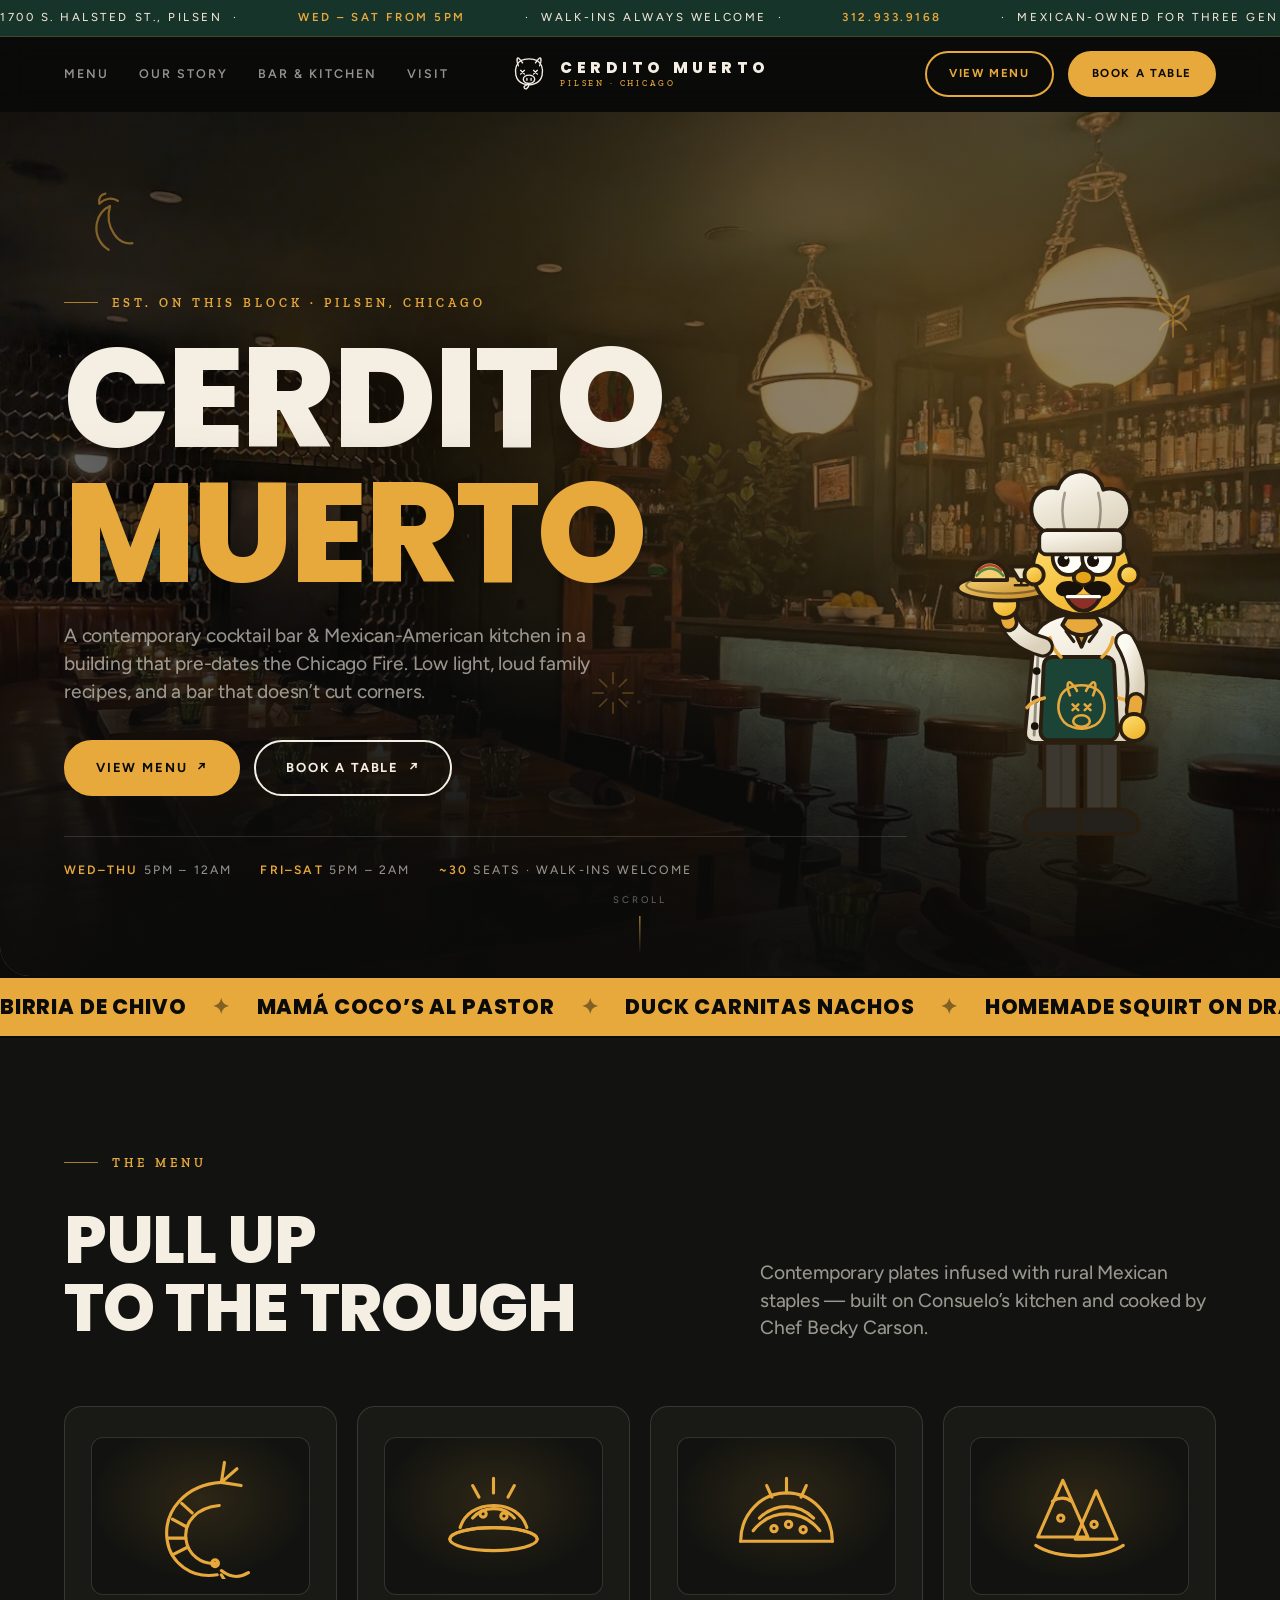
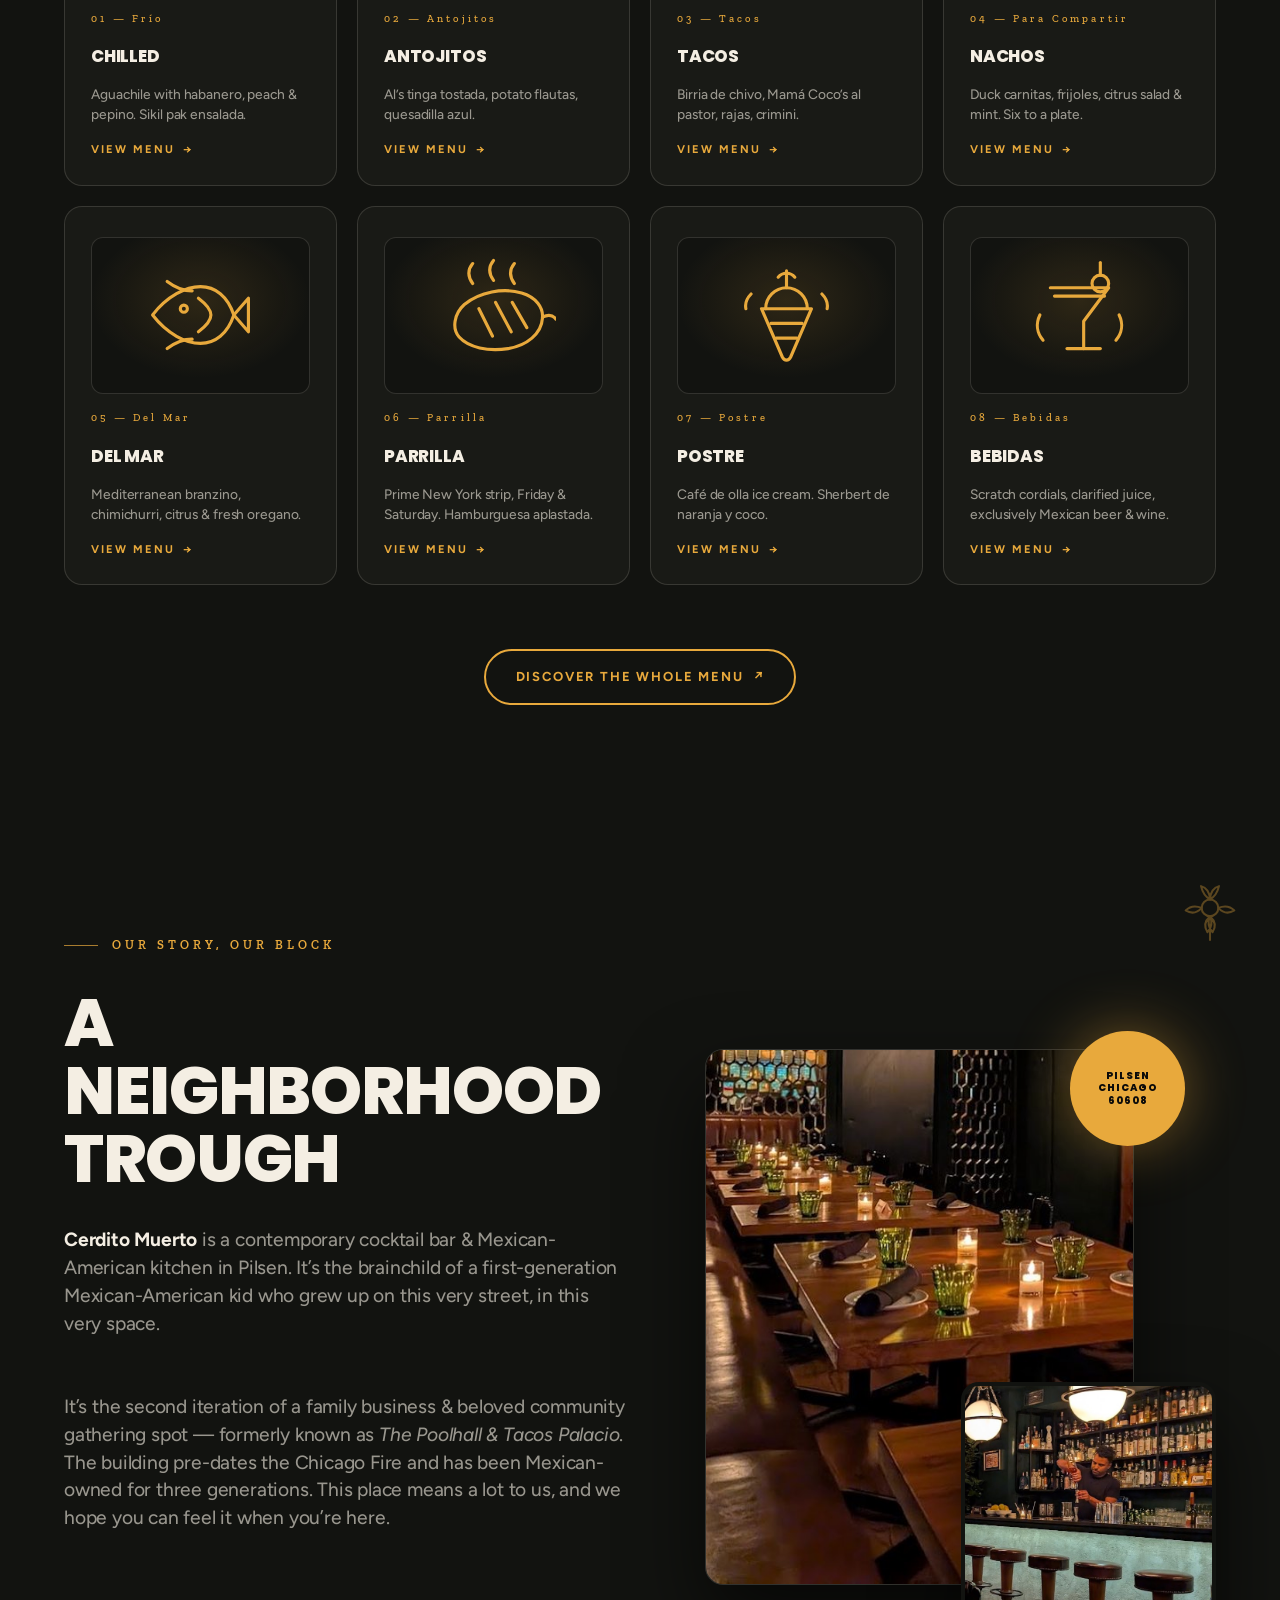
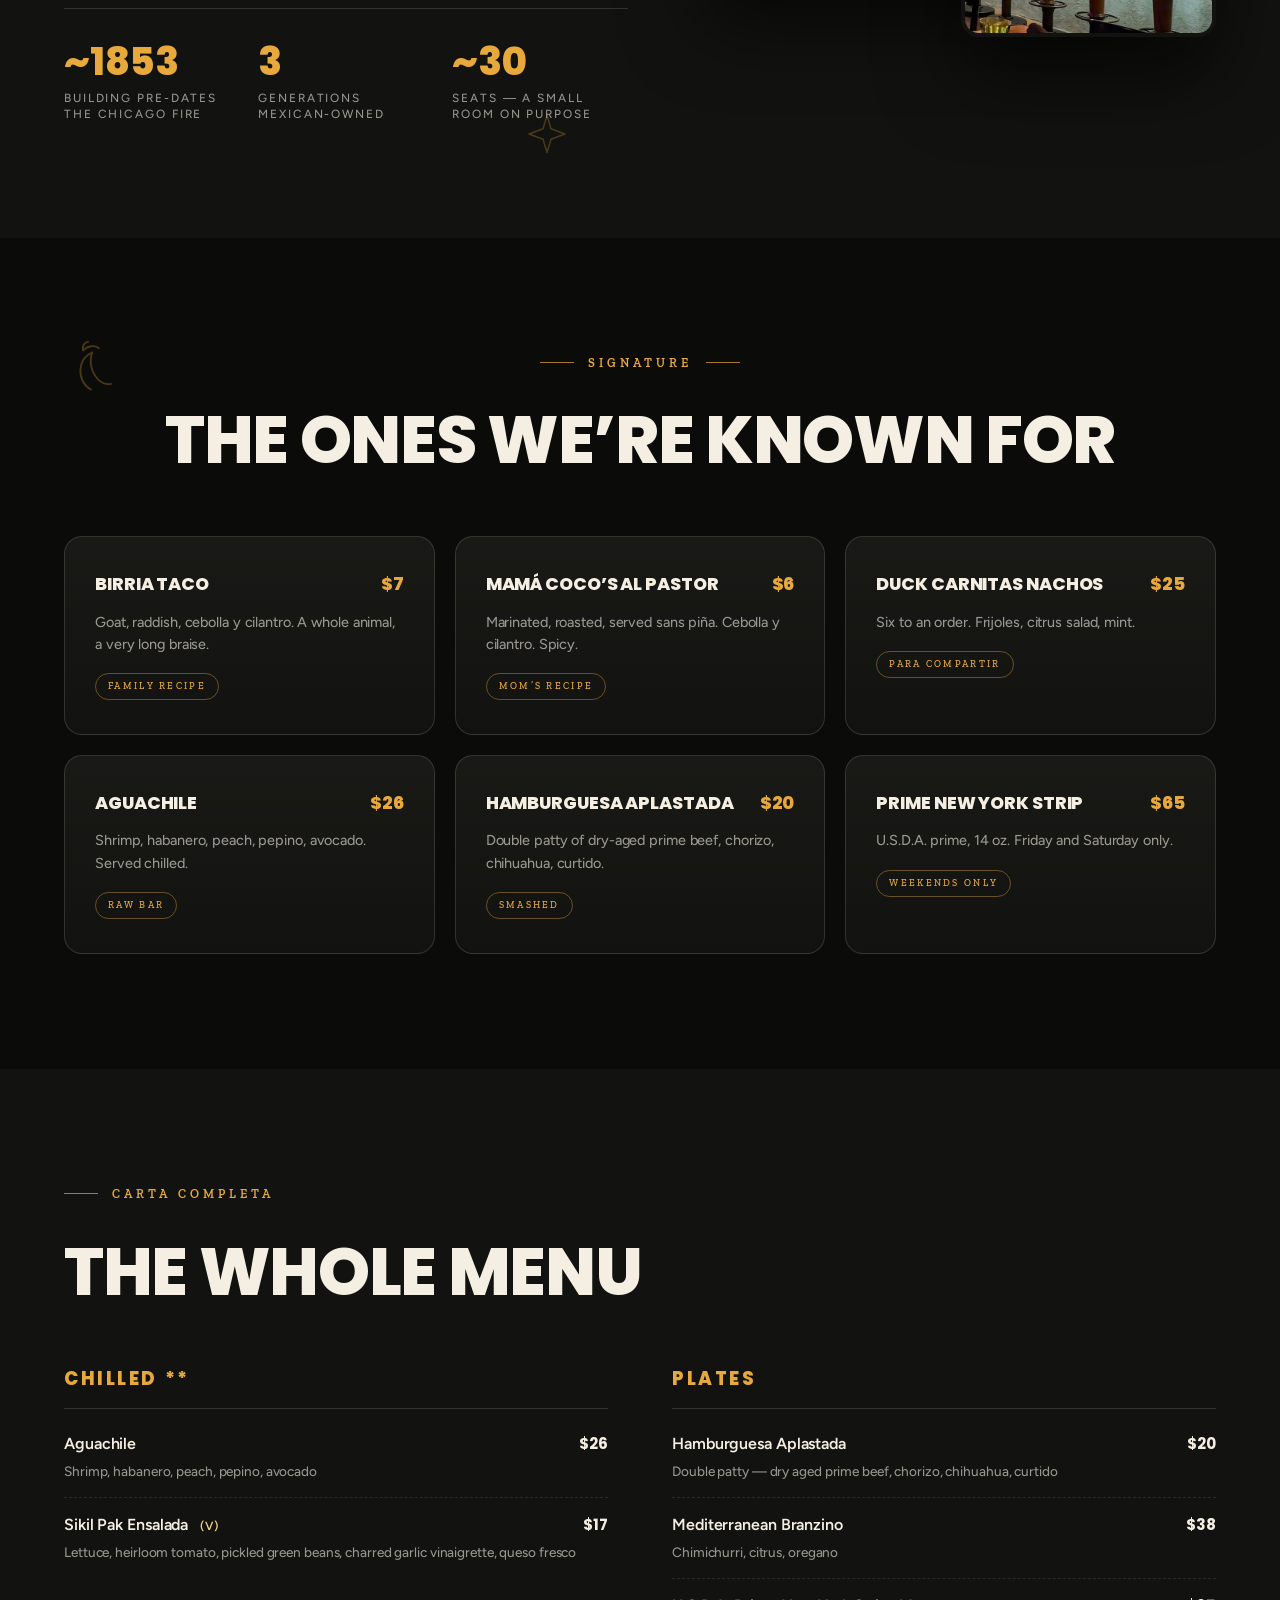
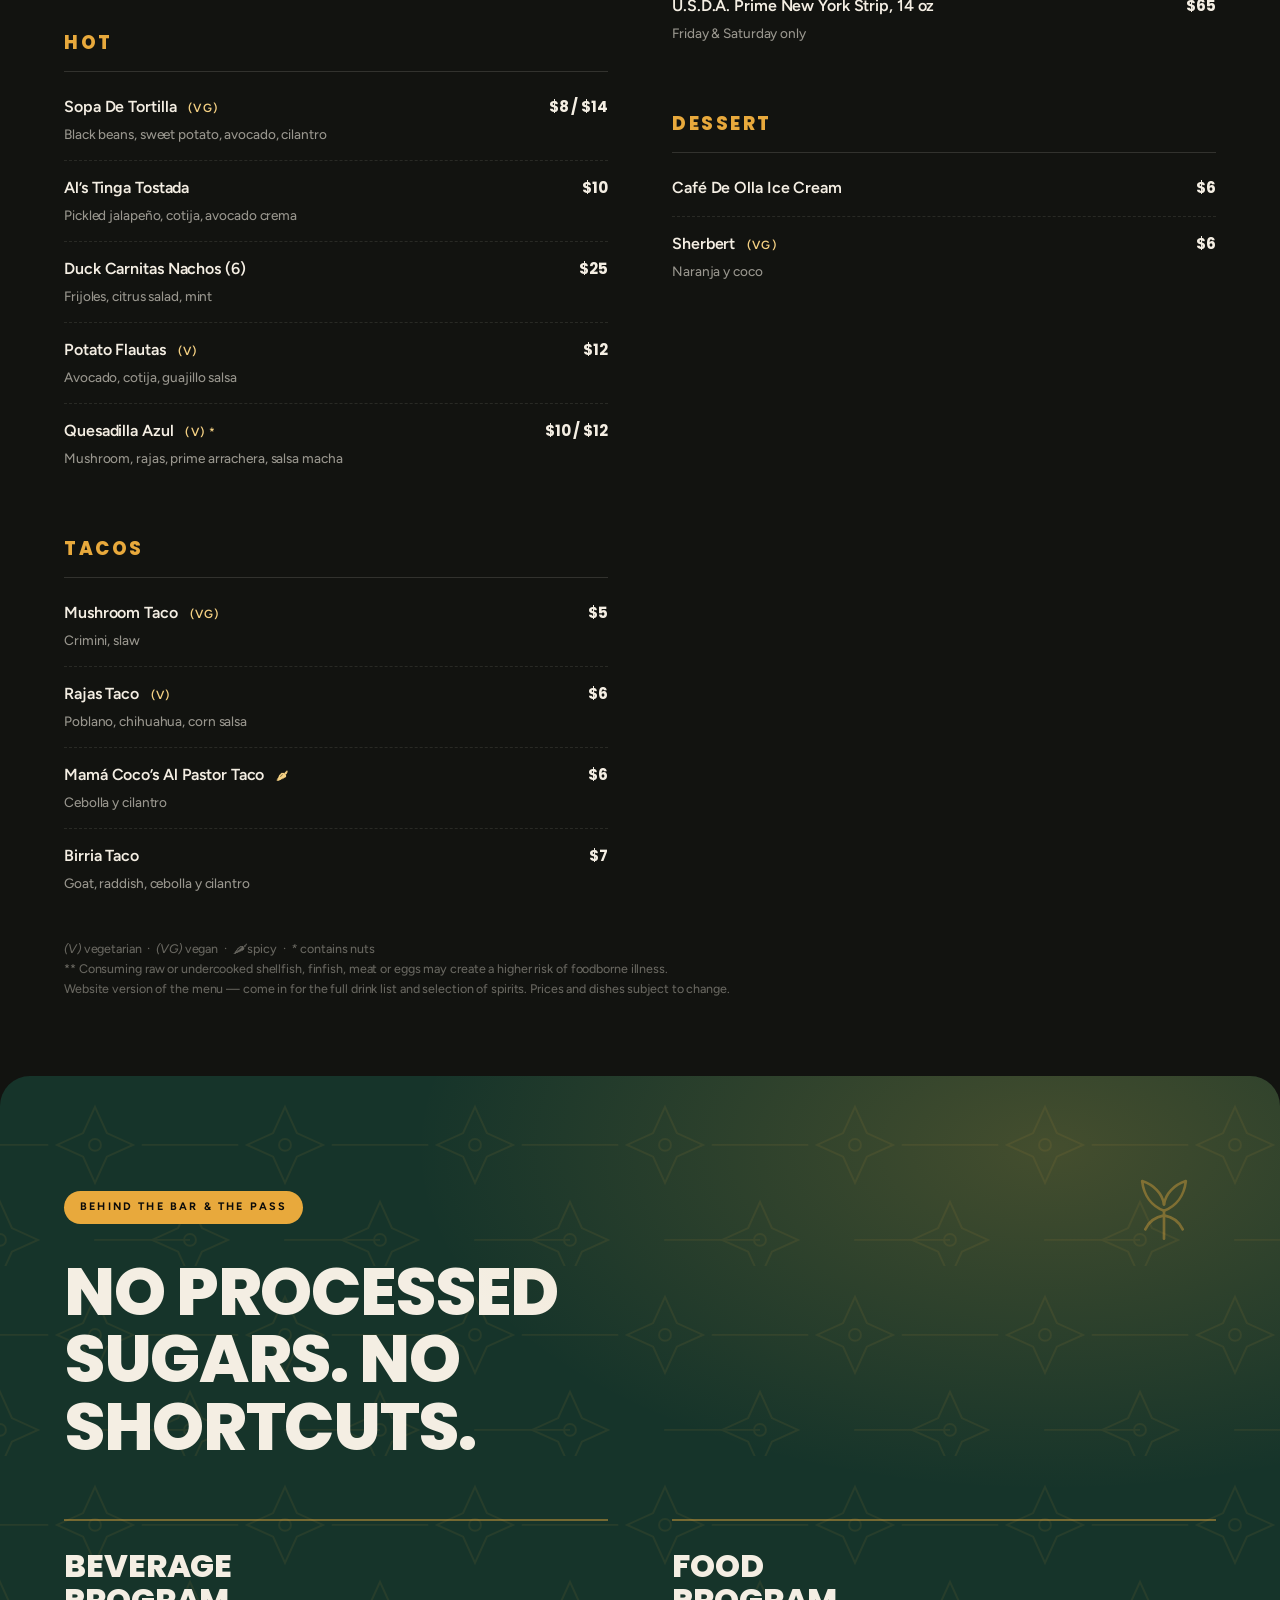
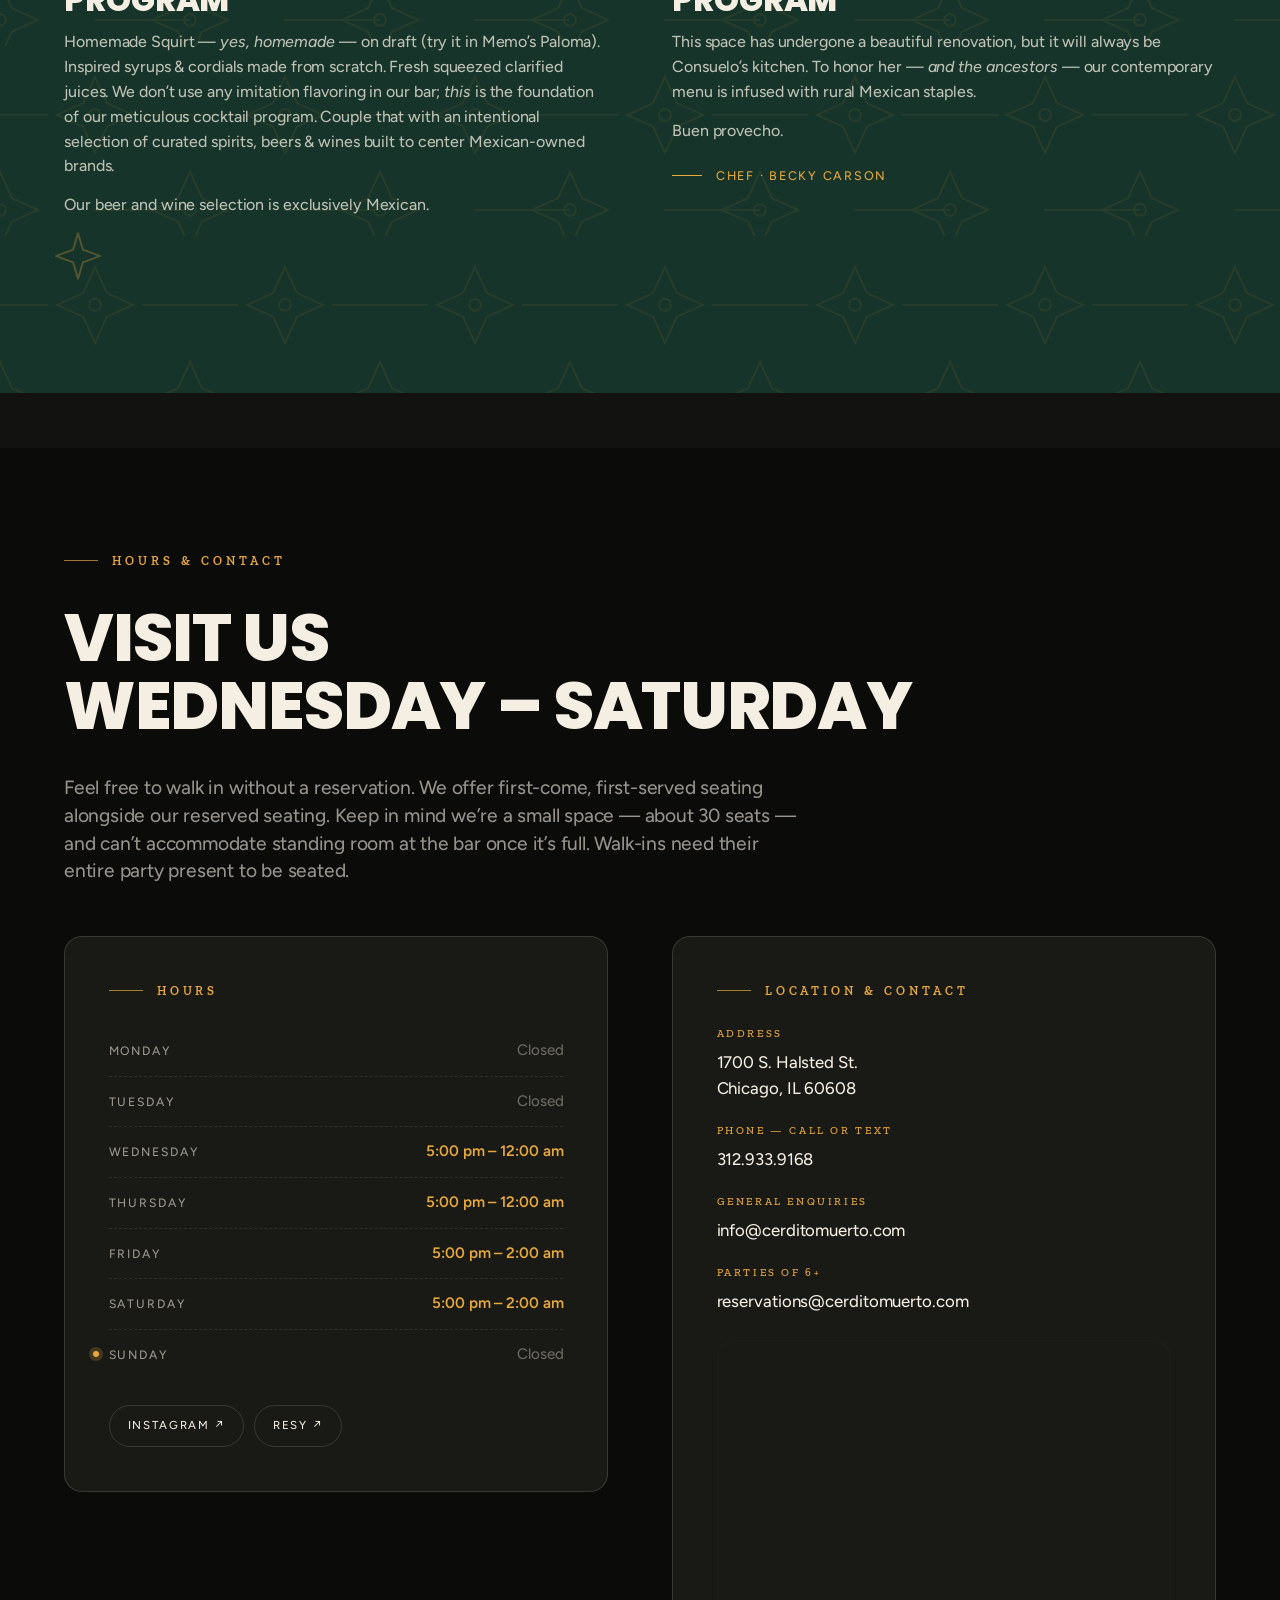
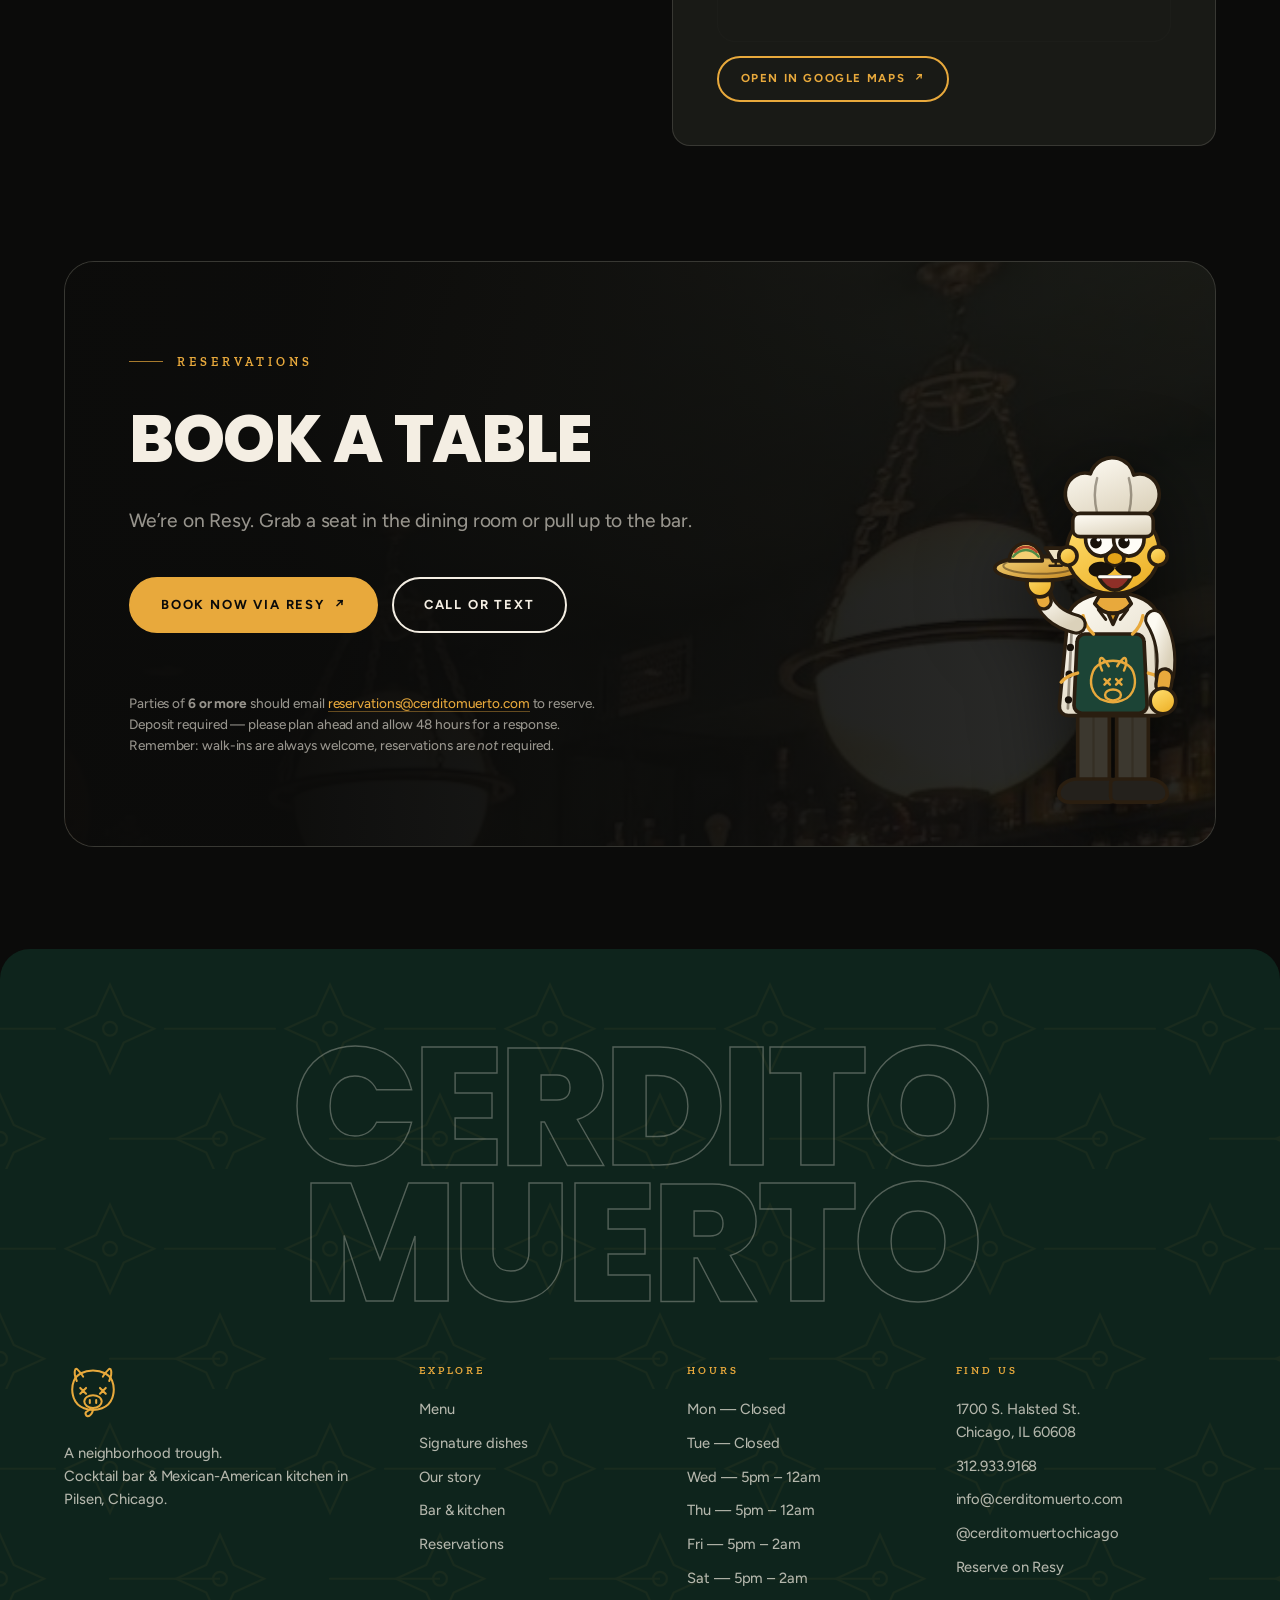
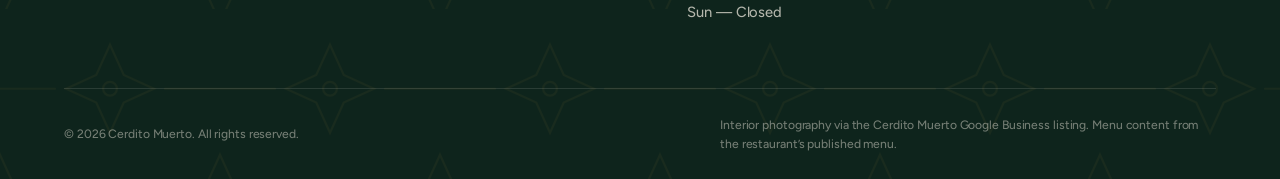
==== index.html @ 63a3d1e2 "initial commit" ====
<!DOCTYPE html>
<html lang="en">
<head>
<meta charset="utf-8">
<meta name="viewport" content="width=device-width, initial-scale=1">
<title>Cerdito Muerto — Cocktail Bar &amp; Mexican-American Kitchen in Pilsen, Chicago</title>
<meta name="description" content="A contemporary cocktail bar &amp; Mexican-American kitchen at 1700 S. Halsted St. in Pilsen. Birria, Mamá Coco's al pastor, duck carnitas nachos and a scratch cocktail program. Wednesday–Saturday from 5pm.">
<meta name="theme-color" content="#0B0B0A">

<meta property="og:type" content="restaurant">
<meta property="og:title" content="Cerdito Muerto — Pilsen, Chicago">
<meta property="og:description" content="A neighborhood trough. Cocktail bar &amp; Mexican-American kitchen at 1700 S. Halsted St.">
<meta property="og:image" content="assets/img/photos/hero-room.jpg">

<link rel="icon" href="assets/img/favicon.svg" type="image/svg+xml">
<link rel="preconnect" href="https://fonts.googleapis.com">
<link rel="preconnect" href="https://fonts.gstatic.com" crossorigin>
<link href="https://fonts.googleapis.com/css2?family=Poppins:wght@600;700;800;900&family=Figtree:wght@400;500;600;700&family=Zilla+Slab:wght@500;600&display=swap" rel="stylesheet">
<script>document.documentElement.classList.add("js")</script>
<link rel="stylesheet" href="assets/css/style.css">

<script type="application/ld+json">
{
  "@context": "https://schema.org",
  "@type": "Restaurant",
  "name": "Cerdito Muerto",
  "servesCuisine": ["Mexican", "Mexican-American"],
  "priceRange": "$$$",
  "image": "assets/img/photos/hero-room.jpg",
  "telephone": "+1-312-933-9168",
  "email": "info@cerditomuerto.com",
  "url": "https://cerditomuerto.com/",
  "address": {
    "@type": "PostalAddress",
    "streetAddress": "1700 S. Halsted St.",
    "addressLocality": "Chicago",
    "addressRegion": "IL",
    "postalCode": "60608",
    "addressCountry": "US"
  },
  "geo": { "@type": "GeoCoordinates", "latitude": 41.859038, "longitude": -87.6468161 },
  "sameAs": ["https://www.instagram.com/cerditomuertochicago"],
  "acceptsReservations": "https://resy.com/cities/chicago-il/venues/cerdito-muerto",
  "openingHoursSpecification": [
    { "@type": "OpeningHoursSpecification", "dayOfWeek": ["Wednesday","Thursday"], "opens": "17:00", "closes": "00:00" },
    { "@type": "OpeningHoursSpecification", "dayOfWeek": ["Friday","Saturday"], "opens": "17:00", "closes": "02:00" }
  ]
}
</script>
</head>

<body>

<!-- ============================ TOP TICKER ============================ -->
<div class="topbar" aria-hidden="true">
  <div class="topbar__track">
    <span>1700 S. Halsted St., Pilsen&nbsp;&nbsp;·&nbsp;&nbsp;<b>Wed – Sat from 5pm</b>&nbsp;&nbsp;·&nbsp;&nbsp;Walk-ins always welcome&nbsp;&nbsp;·&nbsp;&nbsp;<b>312.933.9168</b>&nbsp;&nbsp;·&nbsp;&nbsp;Mexican-owned for three generations</span>
    <span>1700 S. Halsted St., Pilsen&nbsp;&nbsp;·&nbsp;&nbsp;<b>Wed – Sat from 5pm</b>&nbsp;&nbsp;·&nbsp;&nbsp;Walk-ins always welcome&nbsp;&nbsp;·&nbsp;&nbsp;<b>312.933.9168</b>&nbsp;&nbsp;·&nbsp;&nbsp;Mexican-owned for three generations</span>
  </div>
</div>

<!-- ============================ HEADER ============================ -->
<header class="header" id="site-header">
  <div class="shell header__inner">

    <button class="burger" id="burger" aria-label="Open menu" aria-expanded="false" aria-controls="drawer">
      <i></i><i></i><i></i>
    </button>

    <nav class="header__nav" aria-label="Primary">
      <a href="#menu">Menu</a>
      <a href="#story">Our Story</a>
      <a href="#programs">Bar &amp; Kitchen</a>
      <a href="#visit">Visit</a>
    </nav>

    <a class="brandmark" href="#top" aria-label="Cerdito Muerto — home">
      <svg viewBox="0 0 200 210" fill="none" aria-hidden="true"><g stroke="currentColor" stroke-width="7" stroke-linecap="round" stroke-linejoin="round"><path d="M44 62c-6-14-9-28-6-38 1-4 5-5 8-2 8 8 15 16 20 25"/><path d="M156 62c6-14 9-28 6-38-1-4-5-5-8-2-8 8-15 16-20 25"/><path d="M100 26c-31 0-57 13-66 36-6 15-7 34-3 50 5 21 19 37 38 44 10 4 21 6 31 6s21-2 31-6c19-7 33-23 38-44 4-16 3-35-3-50-9-23-35-36-66-36z"/><path d="M56 86l20 20M76 86l-20 20M124 86l20 20M144 86l-20 20"/><ellipse cx="100" cy="133" rx="30" ry="22"/><path d="M89 128v10M111 128v10"/><path d="M100 155c0 12-4 21-11 26-5 4-12 3-14-3-2-5 1-10 6-12 6-3 10-6 12-11"/></g></svg>
      <span class="brandmark__txt">Cerdito Muerto<small>Pilsen · Chicago</small></span>
    </a>

    <div class="header__end">
      <a class="btn btn--sm btn--gold" href="#menu">View Menu</a>
      <a class="btn btn--sm btn--solid" href="https://resy.com/cities/chicago-il/venues/cerdito-muerto" target="_blank" rel="noopener">Book a Table</a>
    </div>
  </div>
</header>

<!-- ============================ DRAWER ============================ -->
<div class="drawer" id="drawer" aria-hidden="true">
  <nav class="drawer__nav" aria-label="Mobile">
    <a href="#menu">Menu</a>
    <a href="#signature">Signature</a>
    <a href="#story">Our Story</a>
    <a href="#programs">Bar &amp; Kitchen</a>
    <a href="#visit">Visit</a>
    <a href="#reserve">Reserve</a>
  </nav>
  <div class="drawer__foot">
    <span>1700 S. Halsted St., Chicago, IL 60608</span>
    <a href="tel:+13129339168">312.933.9168</a>
    <a href="mailto:info@cerditomuerto.com">info@cerditomuerto.com</a>
    <a href="https://www.instagram.com/cerditomuertochicago" target="_blank" rel="noopener">@cerditomuertochicago</a>
  </div>
</div>

<main id="top">

<!-- ============================ HERO ============================ -->
<section class="hero">
  <div class="hero__media">
    <img src="assets/img/photos/hero-room.jpg" alt="The dining room at Cerdito Muerto: green walls, brass pendant globes, a leather banquette and the backlit bar." fetchpriority="high" width="1593" height="896">
  </div>
  <div class="hero__scrim"></div>

  <!-- hand-drawn doodles -->
  <span class="doodle doodle--1" aria-hidden="true">
    <svg viewBox="0 0 100 100" fill="none" stroke="currentColor" stroke-width="3.4" stroke-linecap="round" stroke-linejoin="round"><path d="M34 22c8-8 20-10 28-4"/><path d="M50 26c-4 14-2 30 6 42 7 11 18 16 28 14"/><path d="M50 26c-10 4-18 14-20 26-3 16 4 32 18 40"/><path d="M34 22c-2-8 2-14 9-15"/></svg>
  </span>
  <span class="doodle doodle--2" aria-hidden="true">
    <svg viewBox="0 0 100 100" fill="none" stroke="currentColor" stroke-width="3.4" stroke-linecap="round" stroke-linejoin="round"><path d="M50 88V54"/><path d="M50 54C36 48 26 36 24 20c14 4 24 14 26 28"/><path d="M50 54c14-6 24-18 26-34-14 4-24 14-26 28"/><path d="M50 60c-10 2-18 8-22 16M50 60c10 2 18 8 22 16"/></svg>
  </span>
  <span class="doodle doodle--3" aria-hidden="true">
    <svg viewBox="0 0 100 100" fill="none" stroke="currentColor" stroke-width="3.4" stroke-linecap="round"><path d="M50 8v22M50 70v22M8 50h22M70 50h22M22 22l15 15M63 63l15 15M78 22L63 37M37 63L22 78"/></svg>
  </span>

  <div class="shell hero__inner">
    <div class="hero__grid">
      <div>
        <p class="eyebrow">Est. on this block · Pilsen, Chicago</p>
        <h1 class="display">
          <span>Cerdito</span>
          <span class="line-2">Muerto</span>
        </h1>
        <p class="lead hero__sub">
          A contemporary cocktail bar &amp; Mexican-American kitchen in a building that
          pre-dates the Chicago Fire. Low light, loud family recipes, and a bar that
          doesn&rsquo;t cut corners.
        </p>

        <div class="hero__cta">
          <a class="btn btn--solid" href="#menu">View Menu <span class="arw" aria-hidden="true">↗</span></a>
          <a class="btn" href="https://resy.com/cities/chicago-il/venues/cerdito-muerto" target="_blank" rel="noopener">Book a Table <span class="arw" aria-hidden="true">↗</span></a>
        </div>

        <div class="hero__meta">
          <span><b>Wed–Thu</b> 5pm – 12am</span>
          <span><b>Fri–Sat</b> 5pm – 2am</span>
          <span><b>~30</b> seats · walk-ins welcome</span>
        </div>
      </div>

      <img class="hero__chef" src="assets/img/art/chef.svg" width="400" height="640"
           alt="Cerdito Muerto's cartoon chef mascot, holding a tray with a taco, a coupe and a candle.">
    </div>
  </div>

  <div class="scrollcue" aria-hidden="true"><span>Scroll</span><i></i></div>
</section>

<!-- ============================ MARQUEE ============================ -->
<div class="marquee" aria-hidden="true">
  <div class="marquee__track">
    <span>Birria de Chivo <em>✦</em> Mamá Coco&rsquo;s Al Pastor <em>✦</em> Duck Carnitas Nachos <em>✦</em> Homemade Squirt on Draft <em>✦</em> Mezcal &amp; Tequila <em>✦</em> Aguachile <em>✦</em></span>
    <span>Birria de Chivo <em>✦</em> Mamá Coco&rsquo;s Al Pastor <em>✦</em> Duck Carnitas Nachos <em>✦</em> Homemade Squirt on Draft <em>✦</em> Mezcal &amp; Tequila <em>✦</em> Aguachile <em>✦</em></span>
  </div>
</div>

<!-- ============================ CATEGORIES ============================ -->
<section class="cats section" id="menu">
  <div class="shell">
    <div class="cats__head reveal">
      <div class="stack">
        <p class="eyebrow">The Menu</p>
        <h2 class="display">Pull up<br>to the trough</h2>
      </div>
      <p class="lead" style="max-width:38ch">
        Contemporary plates infused with rural Mexican staples — built on Consuelo&rsquo;s
        kitchen and cooked by Chef Becky Carson.
      </p>
    </div>

    <div class="cats__grid">
      <a class="cat reveal" href="#full-menu">
        <span class="cat__art"><img src="assets/img/art/cat/chilled.svg" alt="" width="120" height="120" loading="lazy"></span>
        <span class="cat__no">01 — Frío</span>
        <h3>Chilled</h3>
        <p>Aguachile with habanero, peach &amp; pepino. Sikil pak ensalada.</p>
        <span class="cat__go">View menu <span class="arw" aria-hidden="true">→</span></span>
      </a>

      <a class="cat reveal" href="#full-menu">
        <span class="cat__art"><img src="assets/img/art/cat/antojitos.svg" alt="" width="120" height="120" loading="lazy"></span>
        <span class="cat__no">02 — Antojitos</span>
        <h3>Antojitos</h3>
        <p>Al&rsquo;s tinga tostada, potato flautas, quesadilla azul.</p>
        <span class="cat__go">View menu <span class="arw" aria-hidden="true">→</span></span>
      </a>

      <a class="cat reveal" href="#full-menu">
        <span class="cat__art"><img src="assets/img/art/cat/tacos.svg" alt="" width="120" height="120" loading="lazy"></span>
        <span class="cat__no">03 — Tacos</span>
        <h3>Tacos</h3>
        <p>Birria de chivo, Mamá Coco&rsquo;s al pastor, rajas, crimini.</p>
        <span class="cat__go">View menu <span class="arw" aria-hidden="true">→</span></span>
      </a>

      <a class="cat reveal" href="#full-menu">
        <span class="cat__art"><img src="assets/img/art/cat/nachos.svg" alt="" width="120" height="120" loading="lazy"></span>
        <span class="cat__no">04 — Para Compartir</span>
        <h3>Nachos</h3>
        <p>Duck carnitas, frijoles, citrus salad &amp; mint. Six to a plate.</p>
        <span class="cat__go">View menu <span class="arw" aria-hidden="true">→</span></span>
      </a>

      <a class="cat reveal" href="#full-menu">
        <span class="cat__art"><img src="assets/img/art/cat/plates.svg" alt="" width="120" height="120" loading="lazy"></span>
        <span class="cat__no">05 — Del Mar</span>
        <h3>Del Mar</h3>
        <p>Mediterranean branzino, chimichurri, citrus &amp; fresh oregano.</p>
        <span class="cat__go">View menu <span class="arw" aria-hidden="true">→</span></span>
      </a>

      <a class="cat reveal" href="#full-menu">
        <span class="cat__art"><img src="assets/img/art/cat/parrilla.svg" alt="" width="120" height="120" loading="lazy"></span>
        <span class="cat__no">06 — Parrilla</span>
        <h3>Parrilla</h3>
        <p>Prime New York strip, Friday &amp; Saturday. Hamburguesa aplastada.</p>
        <span class="cat__go">View menu <span class="arw" aria-hidden="true">→</span></span>
      </a>

      <a class="cat reveal" href="#full-menu">
        <span class="cat__art"><img src="assets/img/art/cat/dessert.svg" alt="" width="120" height="120" loading="lazy"></span>
        <span class="cat__no">07 — Postre</span>
        <h3>Postre</h3>
        <p>Café de olla ice cream. Sherbert de naranja y coco.</p>
        <span class="cat__go">View menu <span class="arw" aria-hidden="true">→</span></span>
      </a>

      <a class="cat reveal" href="#programs">
        <span class="cat__art"><img src="assets/img/art/cat/bebidas.svg" alt="" width="120" height="120" loading="lazy"></span>
        <span class="cat__no">08 — Bebidas</span>
        <h3>Bebidas</h3>
        <p>Scratch cordials, clarified juice, exclusively Mexican beer &amp; wine.</p>
        <span class="cat__go">View menu <span class="arw" aria-hidden="true">→</span></span>
      </a>
    </div>

    <div class="cats__foot reveal">
      <a class="btn btn--gold" href="#full-menu">Discover the whole menu <span class="arw" aria-hidden="true">↗</span></a>
    </div>
  </div>
</section>

<!-- ============================ STORY ============================ -->
<section class="story section" id="story">
  <span class="doodle doodle--story-1" aria-hidden="true"><svg viewBox="0 0 100 100" fill="none" stroke="currentColor" stroke-width="3.2" stroke-linecap="round" stroke-linejoin="round"><circle cx="50" cy="42" r="13"/><path d="M50 29c0-11 6-19 14-21-2 9-6 16-14 21M50 29c0-11-6-19-14-21 2 9 6 16 14 21M63 42c10-4 19-2 25 4-8 5-16 6-25-4M37 42c-10-4-19-2-25 4 8 5 16 6 25-4M50 55c-4 10-2 19 4 25 5-8 6-16-4-25M50 55c4 10 2 19-4 25-5-8-6-16 4-25"/><path d="M50 68v24"/></svg></span>
  <span class="doodle doodle--story-2" aria-hidden="true"><svg viewBox="0 0 100 100" fill="none" stroke="currentColor" stroke-width="3.4" stroke-linecap="round" stroke-linejoin="round"><path d="M50 8l9 30 32 12-32 12-9 30-9-30L9 50l32-12z"/></svg></span>
  <div class="shell story__grid">
    <div class="story__copy stack reveal">
      <p class="eyebrow">Our story, our block</p>
      <h2 class="display">A neighborhood<br>trough</h2>
      <p class="lead">
        <strong>Cerdito Muerto</strong> is a contemporary cocktail bar &amp; Mexican-American
        kitchen in Pilsen. It&rsquo;s the brainchild of a first-generation Mexican-American kid
        who grew up on this very street, in this very space.
      </p>
      <p class="lead">
        It&rsquo;s the second iteration of a family business &amp; beloved community gathering
        spot — formerly known as <em>The Poolhall &amp; Tacos Palacio</em>. The building
        pre-dates the Chicago Fire and has been Mexican-owned for three generations.
        This place means a lot to us, and we hope you can feel it when you&rsquo;re here.
      </p>

      <dl class="facts">
        <div><dt>~1853</dt><dd>Building pre-dates<br>the Chicago Fire</dd></div>
        <div><dt>3</dt><dd>Generations<br>Mexican-owned</dd></div>
        <div><dt>~30</dt><dd>Seats — a small<br>room on purpose</dd></div>
      </dl>
    </div>

    <div class="story__art reveal">
      <img class="im-a" src="assets/img/photos/detail-tables.jpg" alt="Candlelit tables and the leather banquette running along the dining room wall." loading="lazy" width="900" height="602">
      <img class="im-b" src="assets/img/photos/detail-bar.jpg" alt="A bartender pouring at the backlit bar, shelves of agave spirits behind." loading="lazy" width="638" height="719">
      <span class="story__badge" aria-hidden="true"><span>Pilsen<br>Chicago<br>60608</span></span>
    </div>
  </div>
</section>

<!-- ============================ SIGNATURE ============================ -->
<section class="sig section" id="signature">
  <span class="doodle doodle--sig" aria-hidden="true"><svg viewBox="0 0 100 100" fill="none" stroke="currentColor" stroke-width="3.4" stroke-linecap="round" stroke-linejoin="round"><path d="M34 22c8-8 20-10 28-4"/><path d="M50 26c-4 14-2 30 6 42 7 11 18 16 28 14"/><path d="M50 26c-10 4-18 14-20 26-3 16 4 32 18 40"/><path d="M34 22c-2-8 2-14 9-15"/></svg></span>
  <div class="shell">
    <div class="stack center reveal">
      <p class="eyebrow is-centered">Signature</p>
      <h2 class="display">The ones we&rsquo;re known for</h2>
    </div>

    <div class="sig__grid">
      <article class="dish reveal">
        <div class="dish__top"><h3>Birria Taco</h3><span class="dish__price">$7</span></div>
        <p>Goat, raddish, cebolla y cilantro. A whole animal, a very long braise.</p>
        <span class="dish__tag">Family recipe</span>
      </article>

      <article class="dish reveal">
        <div class="dish__top"><h3>Mamá Coco&rsquo;s Al Pastor</h3><span class="dish__price">$6</span></div>
        <p>Marinated, roasted, served sans piña. Cebolla y cilantro. Spicy.</p>
        <span class="dish__tag">Mom&rsquo;s recipe</span>
      </article>

      <article class="dish reveal">
        <div class="dish__top"><h3>Duck Carnitas Nachos</h3><span class="dish__price">$25</span></div>
        <p>Six to an order. Frijoles, citrus salad, mint.</p>
        <span class="dish__tag">Para compartir</span>
      </article>

      <article class="dish reveal">
        <div class="dish__top"><h3>Aguachile</h3><span class="dish__price">$26</span></div>
        <p>Shrimp, habanero, peach, pepino, avocado. Served chilled.</p>
        <span class="dish__tag">Raw bar</span>
      </article>

      <article class="dish reveal">
        <div class="dish__top"><h3>Hamburguesa Aplastada</h3><span class="dish__price">$20</span></div>
        <p>Double patty of dry-aged prime beef, chorizo, chihuahua, curtido.</p>
        <span class="dish__tag">Smashed</span>
      </article>

      <article class="dish reveal">
        <div class="dish__top"><h3>Prime New York Strip</h3><span class="dish__price">$65</span></div>
        <p>U.S.D.A. prime, 14 oz. Friday and Saturday only.</p>
        <span class="dish__tag">Weekends only</span>
      </article>
    </div>
  </div>
</section>

<!-- ============================ FULL MENU ============================ -->
<section class="menu section" id="full-menu">
  <div class="shell">
    <div class="stack reveal" style="margin-bottom:8px">
      <p class="eyebrow">Carta completa</p>
      <h2 class="display">The whole menu</h2>
    </div>

    <div class="menu__cols">
      <div class="reveal">
        <div class="menu__block">
          <h3>Chilled **</h3>
          <div class="row">
            <span class="row__name">Aguachile</span><span class="row__price">$26</span>
            <span class="row__desc">Shrimp, habanero, peach, pepino, avocado</span>
          </div>
          <div class="row">
            <span class="row__name">Sikil Pak Ensalada <em>(V)</em></span><span class="row__price">$17</span>
            <span class="row__desc">Lettuce, heirloom tomato, pickled green beans, charred garlic vinaigrette, queso fresco</span>
          </div>
        </div>

        <div class="menu__block">
          <h3>Hot</h3>
          <div class="row">
            <span class="row__name">Sopa De Tortilla <em>(VG)</em></span><span class="row__price">$8 / $14</span>
            <span class="row__desc">Black beans, sweet potato, avocado, cilantro</span>
          </div>
          <div class="row">
            <span class="row__name">Al&rsquo;s Tinga Tostada</span><span class="row__price">$10</span>
            <span class="row__desc">Pickled jalapeño, cotija, avocado crema</span>
          </div>
          <div class="row">
            <span class="row__name">Duck Carnitas Nachos (6)</span><span class="row__price">$25</span>
            <span class="row__desc">Frijoles, citrus salad, mint</span>
          </div>
          <div class="row">
            <span class="row__name">Potato Flautas <em>(V)</em></span><span class="row__price">$12</span>
            <span class="row__desc">Avocado, cotija, guajillo salsa</span>
          </div>
          <div class="row">
            <span class="row__name">Quesadilla Azul <em>(V) *</em></span><span class="row__price">$10 / $12</span>
            <span class="row__desc">Mushroom, rajas, prime arrachera, salsa macha</span>
          </div>
        </div>
        <div class="menu__block">
          <h3>Tacos</h3>
          <div class="row">
            <span class="row__name">Mushroom Taco <em>(VG)</em></span><span class="row__price">$5</span>
            <span class="row__desc">Crimini, slaw</span>
          </div>
          <div class="row">
            <span class="row__name">Rajas Taco <em>(V)</em></span><span class="row__price">$6</span>
            <span class="row__desc">Poblano, chihuahua, corn salsa</span>
          </div>
          <div class="row">
            <span class="row__name">Mamá Coco&rsquo;s Al Pastor Taco <em>🌶</em></span><span class="row__price">$6</span>
            <span class="row__desc">Cebolla y cilantro</span>
          </div>
          <div class="row">
            <span class="row__name">Birria Taco</span><span class="row__price">$7</span>
            <span class="row__desc">Goat, raddish, cebolla y cilantro</span>
          </div>
        </div>
      </div>

      <div class="reveal">
        <div class="menu__block">
          <h3>Plates</h3>
          <div class="row">
            <span class="row__name">Hamburguesa Aplastada</span><span class="row__price">$20</span>
            <span class="row__desc">Double patty — dry aged prime beef, chorizo, chihuahua, curtido</span>
          </div>
          <div class="row">
            <span class="row__name">Mediterranean Branzino</span><span class="row__price">$38</span>
            <span class="row__desc">Chimichurri, citrus, oregano</span>
          </div>
          <div class="row">
            <span class="row__name">U.S.D.A. Prime New York Strip, 14 oz</span><span class="row__price">$65</span>
            <span class="row__desc">Friday &amp; Saturday only</span>
          </div>
        </div>

        <div class="menu__block">
          <h3>Dessert</h3>
          <div class="row">
            <span class="row__name">Café De Olla Ice Cream</span><span class="row__price">$6</span>
          </div>
          <div class="row">
            <span class="row__name">Sherbert <em>(VG)</em></span><span class="row__price">$6</span>
            <span class="row__desc">Naranja y coco</span>
          </div>
        </div>
      </div>
    </div>

    <p class="menu__note">
      <em>(V)</em> vegetarian &nbsp;·&nbsp; <em>(VG)</em> vegan &nbsp;·&nbsp; <em>🌶</em> spicy &nbsp;·&nbsp; <em>*</em> contains nuts<br>
      ** Consuming raw or undercooked shellfish, finfish, meat or eggs may create a higher risk of foodborne illness.<br>
      Website version of the menu — come in for the full drink list and selection of spirits. Prices and dishes subject to change.
    </p>
  </div>

  <!-- ===== PROGRAMS PANEL (overlapping, patterned) ===== -->
  <div class="programs section" id="programs">
    <span class="doodle doodle--prog-1" aria-hidden="true"><svg viewBox="0 0 100 100" fill="none" stroke="currentColor" stroke-width="3.4" stroke-linecap="round" stroke-linejoin="round"><path d="M50 92V56"/><path d="M50 56C34 50 24 36 22 18c15 5 26 16 28 30"/><path d="M50 56c16-6 26-20 28-38-15 5-26 16-28 30"/><path d="M50 62c-11 2-20 9-24 18M50 62c11 2 20 9 24 18"/></svg></span>
    <span class="doodle doodle--prog-2" aria-hidden="true"><svg viewBox="0 0 100 100" fill="none" stroke="currentColor" stroke-width="3.4" stroke-linecap="round" stroke-linejoin="round"><path d="M50 8l9 30 32 12-32 12-9 30-9-30L9 50l32-12z"/></svg></span>
    <div class="shell">
      <div class="stack reveal">
        <span class="pill">Behind the bar &amp; the pass</span>
        <h2 class="display" style="max-width:16ch">No processed sugars. No shortcuts.</h2>
      </div>

      <div class="programs__grid">
        <article class="prog reveal">
          <h3>Beverage<br>Program</h3>
          <p>
            Homemade Squirt — <em>yes, homemade</em> — on draft (try it in Memo&rsquo;s Paloma).
            Inspired syrups &amp; cordials made from scratch. Fresh squeezed clarified juices.
            We don&rsquo;t use any imitation flavoring in our bar; <em>this</em> is the foundation
            of our meticulous cocktail program. Couple that with an intentional selection of
            curated spirits, beers &amp; wines built to center Mexican-owned brands.
          </p>
          <p>Our beer and wine selection is exclusively Mexican.</p>
        </article>

        <article class="prog reveal">
          <h3>Food<br>Program</h3>
          <p>
            This space has undergone a beautiful renovation, but it will always be
            Consuelo&rsquo;s kitchen. To honor her — <em>and the ancestors</em> — our
            contemporary menu is infused with rural Mexican staples.
          </p>
          <p>Buen provecho.</p>
          <span class="prog__chef"><span aria-hidden="true"></span> Chef · Becky Carson</span>
        </article>
      </div>
    </div>
  </div>
</section>

<!-- ============================ VISIT ============================ -->
<section class="visit section" id="visit">
  <div class="shell">
    <div class="stack reveal" style="margin-bottom:clamp(32px,4vw,56px)">
      <p class="eyebrow">Hours &amp; contact</p>
      <h2 class="display">Visit us<br>Wednesday – Saturday</h2>
      <p class="lead">
        Feel free to walk in without a reservation. We offer first-come, first-served seating
        alongside our reserved seating. Keep in mind we&rsquo;re a small space — about 30 seats —
        and can&rsquo;t accommodate standing room at the bar once it&rsquo;s full. Walk-ins need
        their entire party present to be seated.
      </p>
    </div>

    <div class="visit__grid">
      <div class="card reveal">
        <p class="eyebrow">Hours</p>
        <dl class="hours" id="hours">
          <div class="is-shut" data-day="1"><dt>Monday</dt><dd>Closed</dd></div>
          <div class="is-shut" data-day="2"><dt>Tuesday</dt><dd>Closed</dd></div>
          <div class="is-open" data-day="3"><dt>Wednesday</dt><dd>5:00 pm – 12:00 am</dd></div>
          <div class="is-open" data-day="4"><dt>Thursday</dt><dd>5:00 pm – 12:00 am</dd></div>
          <div class="is-open" data-day="5"><dt>Friday</dt><dd>5:00 pm – 2:00 am</dd></div>
          <div class="is-open" data-day="6"><dt>Saturday</dt><dd>5:00 pm – 2:00 am</dd></div>
          <div class="is-shut" data-day="0"><dt>Sunday</dt><dd>Closed</dd></div>
        </dl>

        <div class="socials">
          <a href="https://www.instagram.com/cerditomuertochicago" target="_blank" rel="noopener">Instagram ↗</a>
          <a href="https://resy.com/cities/chicago-il/venues/cerdito-muerto" target="_blank" rel="noopener">Resy ↗</a>
        </div>
      </div>

      <div class="card reveal">
        <p class="eyebrow">Location &amp; contact</p>
        <div class="contact">
          <p><small>Address</small>1700 S. Halsted St.<br>Chicago, IL 60608</p>
          <p><small>Phone — call or text</small><a href="tel:+13129339168">312.933.9168</a></p>
          <p><small>General enquiries</small><a href="mailto:info@cerditomuerto.com">info@cerditomuerto.com</a></p>
          <p><small>Parties of 6+</small><a href="mailto:reservations@cerditomuerto.com">reservations@cerditomuerto.com</a></p>
        </div>

        <div class="map">
          <iframe
            title="Map to Cerdito Muerto, 1700 S. Halsted St., Chicago"
            src="https://maps.google.com/maps?q=Cerdito%20Muerto%2C%201700%20S%20Halsted%20St%2C%20Chicago%2C%20IL%2060608&amp;t=m&amp;z=16&amp;output=embed"
            loading="lazy" referrerpolicy="no-referrer-when-downgrade"
            allowfullscreen></iframe>
        </div>
        <p style="margin-top:14px"><a class="btn btn--sm btn--gold" href="https://www.google.com/maps/place/CERDITO+MUERTO/@41.859038,-87.6468161,17z" target="_blank" rel="noopener">Open in Google Maps <span class="arw" aria-hidden="true">↗</span></a></p>
      </div>
    </div>
  </div>
</section>

<!-- ============================ RESERVE ============================ -->
<section class="reserve" id="reserve">
  <div class="reserve__media">
    <img src="assets/img/photos/detail-lights.jpg" alt="" loading="lazy" aria-hidden="true">
  </div>
  <img class="reserve__chef" src="assets/img/art/chef.svg" alt="" aria-hidden="true" loading="lazy">
  <div class="reserve__inner stack">
    <p class="eyebrow">Reservations</p>
    <h2 class="display">Book a table</h2>
    <p class="lead">We&rsquo;re on Resy. Grab a seat in the dining room or pull up to the bar.</p>
    <div class="hero__cta" style="margin-top:8px">
      <a class="btn btn--solid" href="https://resy.com/cities/chicago-il/venues/cerdito-muerto" target="_blank" rel="noopener">Book now via Resy <span class="arw" aria-hidden="true">↗</span></a>
      <a class="btn" href="tel:+13129339168">Call or text</a>
    </div>
    <p class="reserve__note">
      Parties of <strong>6 or more</strong> should email
      <a href="mailto:reservations@cerditomuerto.com">reservations@cerditomuerto.com</a> to reserve.
      Deposit required — please plan ahead and allow 48 hours for a response.
      Remember: walk-ins are always welcome, reservations are <em>not</em> required.
    </p>
  </div>
</section>

</main>

<!-- ============================ FOOTER ============================ -->
<footer class="footer">
  <div class="shell">
    <div class="footer__wordmark" aria-hidden="true">Cerdito Muerto</div>

    <div class="footer__grid">
      <div>
        <svg class="footer__pig" viewBox="0 0 200 210" fill="none" aria-hidden="true"><g stroke="currentColor" stroke-width="7" stroke-linecap="round" stroke-linejoin="round"><path d="M44 62c-6-14-9-28-6-38 1-4 5-5 8-2 8 8 15 16 20 25"/><path d="M156 62c6-14 9-28 6-38-1-4-5-5-8-2-8 8-15 16-20 25"/><path d="M100 26c-31 0-57 13-66 36-6 15-7 34-3 50 5 21 19 37 38 44 10 4 21 6 31 6s21-2 31-6c19-7 33-23 38-44 4-16 3-35-3-50-9-23-35-36-66-36z"/><path d="M56 86l20 20M76 86l-20 20M124 86l20 20M144 86l-20 20"/><ellipse cx="100" cy="133" rx="30" ry="22"/><path d="M89 128v10M111 128v10"/><path d="M100 155c0 12-4 21-11 26-5 4-12 3-14-3-2-5 1-10 6-12 6-3 10-6 12-11"/></g></svg>
        <p>A neighborhood trough.<br>Cocktail bar &amp; Mexican-American kitchen in Pilsen, Chicago.</p>
      </div>

      <div>
        <h4>Explore</h4>
        <ul>
          <li><a href="#menu">Menu</a></li>
          <li><a href="#signature">Signature dishes</a></li>
          <li><a href="#story">Our story</a></li>
          <li><a href="#programs">Bar &amp; kitchen</a></li>
          <li><a href="#reserve">Reservations</a></li>
        </ul>
      </div>

      <div>
        <h4>Hours</h4>
        <ul>
          <li>Mon — Closed</li>
          <li>Tue — Closed</li>
          <li>Wed — 5pm – 12am</li>
          <li>Thu — 5pm – 12am</li>
          <li>Fri — 5pm – 2am</li>
          <li>Sat — 5pm – 2am</li>
          <li>Sun — Closed</li>
        </ul>
      </div>

      <div>
        <h4>Find us</h4>
        <ul>
          <li>1700 S. Halsted St.<br>Chicago, IL 60608</li>
          <li><a href="tel:+13129339168">312.933.9168</a></li>
          <li><a href="mailto:info@cerditomuerto.com">info@cerditomuerto.com</a></li>
          <li><a href="https://www.instagram.com/cerditomuertochicago" target="_blank" rel="noopener">@cerditomuertochicago</a></li>
          <li><a href="https://resy.com/cities/chicago-il/venues/cerdito-muerto" target="_blank" rel="noopener">Reserve on Resy</a></li>
        </ul>
      </div>
    </div>

    <div class="footer__bar">
      <span>© <span id="yr">2026</span> Cerdito Muerto. All rights reserved.</span>
      <span class="credit">Interior photography via the Cerdito Muerto Google Business listing. Menu content from the restaurant&rsquo;s published menu.</span>
    </div>
  </div>
</footer>

<script src="assets/js/main.js" defer></script>
</body>
</html>
---- assets/css/style.css ----
/* ==========================================================================
   CERDITO MUERTO — 1700 S. Halsted St, Pilsen, Chicago
   Structure & layout system adapted from the burritomadre.rs reference:
   full-bleed rounded hero, 8-up category grid, overlapping image story block,
   patterned accent panel with negative-margin overlap, tall column footer.
   Palette sampled from the room itself: green walls, brass light, cream type.
   ========================================================================== */

/* ---------- tokens ---------- */
:root {
  --ink:        #0B0B0A;
  --ink-2:      #121310;
  --ink-3:      #191A16;
  --ink-4:      #22231D;

  --green:      #16342A;
  --green-2:    #235741;   /* sampled from the brand green */
  --green-3:    #0E241C;

  --gold:       #E8A93C;   /* the pendant lights */
  --gold-2:     #F5D183;
  --gold-soft:  rgba(232,169,60,.16);
  --ember:      #C4622D;

  --cream:      #F4EEE3;
  --cream-2:    #EFE6D6;
  --muted:      rgba(244,238,227,.60);
  --muted-2:    rgba(244,238,227,.38);
  --hair:       rgba(244,238,227,.14);

  --r:      30px;   /* the reference's signature panel radius */
  --r-md:   18px;
  --r-sm:   12px;

  --display: "Poppins", "Helvetica Neue", Arial, sans-serif;
  --body:    "Figtree", "Helvetica Neue", Arial, sans-serif;
  --label:   "Zilla Slab", Georgia, serif;

  --pad:    clamp(20px, 5vw, 64px);
  --gap-xl: clamp(64px, 9vw, 150px);

  --ease: cubic-bezier(.22, .61, .36, 1);
}

/* ---------- reset ---------- */
*, *::before, *::after { box-sizing: border-box; }
* { margin: 0; }
html { -webkit-text-size-adjust: 100%; }
@media (prefers-reduced-motion: no-preference) { html { scroll-behavior: smooth; } }

body {
  background: var(--ink);
  color: var(--cream);
  font-family: var(--body);
  font-size: 16px;
  font-weight: 450;
  line-height: 1.55;
  letter-spacing: -.1px;
  -webkit-font-smoothing: antialiased;
  overflow-x: hidden;
}

img, svg { display: block; max-width: 100%; }
img { height: auto; }
a { color: inherit; text-decoration: none; }
button { font: inherit; color: inherit; background: none; border: 0; cursor: pointer; }
ul { list-style: none; padding: 0; }

::selection { background: var(--gold); color: var(--ink); }

:focus-visible { outline: 2px solid var(--gold); outline-offset: 3px; border-radius: 4px; }

/* ---------- type scale ---------- */
.display {
  font-family: var(--display);
  font-weight: 800;
  text-transform: uppercase;
  line-height: .96;
  letter-spacing: -.02em;
}
h1.display  { font-size: clamp(3rem, 11vw, 9.5rem); }
h2.display  { font-size: clamp(2rem, 5.2vw, 4.2rem); line-height: 1.02; }
h3.display  { font-size: clamp(1.35rem, 2.4vw, 2rem); }

.eyebrow {
  font-family: var(--label);
  font-size: clamp(.68rem, 1.1vw, .78rem);
  font-weight: 600;
  text-transform: uppercase;
  letter-spacing: .32em;
  color: var(--gold);
  display: flex;
  align-items: center;
  gap: 14px;
}
.eyebrow::before {
  content: "";
  width: 34px; height: 1px;
  background: var(--gold);
  opacity: .7;
  flex: none;
}
.eyebrow.is-centered { justify-content: center; }
.eyebrow.is-centered::after {
  content: ""; width: 34px; height: 1px; background: var(--gold); opacity: .7; flex: none;
}

.lead {
  font-size: clamp(1.05rem, 1.5vw, 1.375rem);
  line-height: 1.45;
  letter-spacing: -.2px;
  color: var(--muted);
  max-width: 62ch;
}

/* ---------- layout ---------- */
.shell { width: 100%; max-width: 1560px; margin-inline: auto; padding-inline: var(--pad); }
.section { padding-block: var(--gap-xl); }
.stack   { display: flex; flex-direction: column; gap: clamp(20px, 3vw, 34px); }
.center  { text-align: center; align-items: center; }

/* ---------- buttons ---------- */
.btn {
  --btn-bg: transparent;
  --btn-fg: var(--cream);
  --btn-bd: var(--cream);
  position: relative;
  display: inline-flex;
  align-items: center;
  justify-content: center;
  gap: 10px;
  padding: 16px 30px;
  border: 2px solid var(--btn-bd);
  border-radius: 999px;
  background: var(--btn-bg);
  color: var(--btn-fg);
  font-family: var(--body);
  font-size: .8125rem;
  font-weight: 700;
  text-transform: uppercase;
  letter-spacing: .14em;
  white-space: nowrap;
  overflow: hidden;
  transition: color .35s var(--ease), border-color .35s var(--ease), transform .35s var(--ease);
  isolation: isolate;
}
.btn::after {
  content: "";
  position: absolute; inset: 0; z-index: -1;
  background: var(--btn-bd);
  transform: translateY(101%);
  transition: transform .45s var(--ease);
}
.btn:hover { color: var(--ink); transform: translateY(-2px); }
.btn:hover::after { transform: translateY(0); }
.btn .arw { transition: transform .35s var(--ease); }
.btn:hover .arw { transform: translate(3px, -3px); }

.btn--gold  { --btn-bd: var(--gold); --btn-fg: var(--gold); }
.btn--solid { --btn-bd: var(--gold); --btn-bg: var(--gold); --btn-fg: var(--ink); }
.btn--solid::after { background: var(--cream); }
.btn--solid:hover { color: var(--ink); }
.btn--ink   { --btn-bd: var(--ink); --btn-fg: var(--ink); }
.btn--ink::after { background: var(--ink); }
.btn--ink:hover { color: var(--cream); }
.btn--sm { padding: 12px 22px; font-size: .72rem; }

/* ==========================================================================
   HEADER
   ========================================================================== */
.topbar {
  background: var(--green);
  color: var(--cream-2);
  font-size: .72rem;
  letter-spacing: .22em;
  text-transform: uppercase;
  overflow: hidden;
  border-bottom: 1px solid rgba(232,169,60,.18);
}
.topbar__track {
  display: flex;
  gap: 3rem;
  width: max-content;
  padding-block: 9px;
  animation: ticker 44s linear infinite;
}
.topbar__track span { display: inline-flex; align-items: center; gap: 3rem; white-space: nowrap; }
.topbar__track b { color: var(--gold); font-weight: 600; }
@keyframes ticker { to { transform: translateX(-50%); } }
@media (prefers-reduced-motion: reduce) { .topbar__track { animation: none; } }

.header {
  position: sticky;
  top: 0;
  z-index: 60;
  background: rgba(11,11,10,.72);
  backdrop-filter: blur(14px) saturate(140%);
  -webkit-backdrop-filter: blur(14px) saturate(140%);
  border-bottom: 1px solid transparent;
  transition: background .4s var(--ease), border-color .4s var(--ease);
}
.header.is-stuck { background: rgba(11,11,10,.95); border-bottom-color: var(--hair); }

.header__inner {
  display: grid;
  grid-template-columns: 1fr auto 1fr;
  align-items: center;
  gap: 20px;
  padding-block: 14px;
}
.header__nav { display: flex; align-items: center; gap: 30px; }
.header__nav a {
  font-size: .78rem;
  font-weight: 600;
  text-transform: uppercase;
  letter-spacing: .16em;
  color: var(--muted);
  position: relative;
  padding-block: 4px;
  transition: color .3s var(--ease);
}
.header__nav a::after {
  content: ""; position: absolute; left: 0; bottom: 0;
  width: 100%; height: 1.5px; background: var(--gold);
  transform: scaleX(0); transform-origin: right;
  transition: transform .4s var(--ease);
}
.header__nav a:hover { color: var(--cream); }
.header__nav a:hover::after { transform: scaleX(1); transform-origin: left; }

.brandmark {
  display: flex;
  align-items: center;
  gap: 12px;
  justify-self: center;
  color: var(--cream);
}
.brandmark svg { width: 38px; color: var(--cream); transition: color .4s var(--ease), transform .5s var(--ease); }
.brandmark:hover svg { color: var(--gold); transform: rotate(-6deg); }
.brandmark__txt {
  font-family: var(--display);
  font-weight: 800;
  font-size: .95rem;
  letter-spacing: .3em;
  text-transform: uppercase;
  line-height: 1;
}
.brandmark__txt small {
  display: block;
  font-family: var(--label);
  font-size: .52rem;
  letter-spacing: .34em;
  color: var(--gold);
  margin-top: 4px;
  font-weight: 500;
}

.header__end { display: flex; align-items: center; gap: 14px; justify-self: end; }

.burger {
  display: none;
  width: 46px; height: 46px;
  border: 1px solid var(--hair);
  border-radius: 50%;
  align-items: center; justify-content: center;
  flex-direction: column; gap: 5px;
}
.burger i { display: block; width: 18px; height: 1.6px; background: var(--cream); transition: transform .35s var(--ease), opacity .3s; }
.burger.is-open i:nth-child(1) { transform: translateY(6.6px) rotate(45deg); }
.burger.is-open i:nth-child(2) { opacity: 0; }
.burger.is-open i:nth-child(3) { transform: translateY(-6.6px) rotate(-45deg); }

/* mobile drawer */
.drawer {
  position: fixed; inset: 0; z-index: 55;
  background: var(--ink);
  padding: 120px var(--pad) 48px;
  display: flex; flex-direction: column; justify-content: space-between;
  transform: translateY(-100%);
  transition: transform .6s var(--ease);
  overflow-y: auto;
}
.drawer.is-open { transform: translateY(0); }
.drawer__nav { display: flex; flex-direction: column; gap: 4px; }
.drawer__nav a {
  font-family: var(--display); font-weight: 800; text-transform: uppercase;
  font-size: clamp(2rem, 9vw, 3.4rem); line-height: 1.06;
  color: var(--cream); transition: color .3s var(--ease), padding-left .3s var(--ease);
}
.drawer__nav a:hover { color: var(--gold); padding-left: 10px; }
.drawer__foot { color: var(--muted); font-size: .85rem; display: grid; gap: 6px; padding-top: 30px; border-top: 1px solid var(--hair); }

/* ==========================================================================
   HERO  — full-bleed, radius 0 0 30px 30px (reference signature)
   ========================================================================== */
.hero {
  position: relative;
  min-height: min(96vh, 900px);
  display: flex;
  align-items: flex-end;
  overflow: hidden;
  border-radius: 0 0 var(--r) var(--r);
  isolation: isolate;
}
.hero__media { position: absolute; inset: 0; z-index: -2; }
.hero__media img { width: 100%; height: 100%; object-fit: cover; object-position: 60% 50%; }
.hero__scrim {
  position: absolute; inset: 0; z-index: -1;
  background:
    radial-gradient(120% 90% at 78% 26%, rgba(232,169,60,.30) 0%, transparent 58%),
    radial-gradient(90% 70% at 20% 90%, rgba(11,11,10,.92) 0%, transparent 70%),
    linear-gradient(to top, rgba(11,11,10,.96) 4%, rgba(11,11,10,.55) 42%, rgba(11,11,10,.62) 100%);
}
.hero__inner { position: relative; width: 100%; padding-block: clamp(48px, 8vw, 96px); }
.hero__grid { display: grid; grid-template-columns: minmax(0,1fr) auto; align-items: end; gap: 40px; }

.hero h1 {
  margin-top: 18px;
  text-shadow: 0 8px 60px rgba(0,0,0,.6);
}
.hero h1 span { display: block; }
.hero h1 .line-2 { color: var(--gold); }
.hero__sub { margin-top: 22px; max-width: 46ch; }
.hero__cta { display: flex; flex-wrap: wrap; gap: 14px; margin-top: 34px; }

.hero__meta {
  display: flex; flex-wrap: wrap; gap: 10px 28px;
  margin-top: 40px; padding-top: 24px;
  border-top: 1px solid var(--hair);
  font-size: .76rem; text-transform: uppercase; letter-spacing: .18em;
  color: var(--muted);
}
.hero__meta b { color: var(--gold); font-weight: 600; }

/* chef mascot in hero */
.hero__chef {
  width: clamp(190px, 21vw, 330px);
  filter: drop-shadow(0 26px 46px rgba(0,0,0,.6)) drop-shadow(0 0 60px rgba(232,169,60,.25));
  animation: bob 6s ease-in-out infinite;
  transform-origin: bottom center;
  justify-self: end;
}
@keyframes bob { 0%,100% { transform: translateY(0) rotate(-1.2deg);} 50% { transform: translateY(-14px) rotate(1.2deg);} }
@media (prefers-reduced-motion: reduce) { .hero__chef { animation: none; } }

.scrollcue {
  position: absolute; left: 50%; bottom: 22px; transform: translateX(-50%);
  display: flex; flex-direction: column; align-items: center; gap: 8px;
  font-size: .6rem; letter-spacing: .3em; text-transform: uppercase; color: var(--muted-2);
}
.scrollcue i { display: block; width: 1px; height: 38px; background: linear-gradient(var(--gold), transparent); }

/* floating doodles */
.doodle { position: absolute; color: var(--gold); opacity: .5; pointer-events: none; display: block; }
.doodle svg { width: 100%; }
.doodle--1 { top: 9%;   left: 6%;  width: 66px;  animation: drift 11s ease-in-out infinite; }
.doodle--2 { top: 20%;  right: 6%; width: 60px;  opacity: .4; animation: drift 14s ease-in-out infinite reverse; }
.doodle--3 { bottom: 30%; left: 46%; width: 48px; opacity: .3; animation: spin 26s linear infinite; }
@keyframes drift { 0%,100% { transform: translate(0,0) rotate(0); } 50% { transform: translate(10px,-16px) rotate(8deg); } }
@keyframes spin  { to { transform: rotate(360deg); } }
@media (prefers-reduced-motion: reduce) { .doodle { animation: none !important; } }

/* section doodles */
.doodle--story-1  { top: 6%;   right: 3%;  width: 64px; opacity: .34; animation: drift 13s ease-in-out infinite; }
.doodle--story-2  { bottom: 8%; left: 41%; width: 44px; opacity: .26; animation: spin 32s linear infinite; }
.doodle--prog-1   { top: 10%;  right: 6%;  width: 78px; opacity: .40; animation: drift 15s ease-in-out infinite reverse; }
.doodle--prog-2   { bottom: 12%; left: 4%; width: 54px; opacity: .30; animation: drift 17s ease-in-out infinite; }
.doodle--sig      { top: 12%;  left: 5%;   width: 56px; opacity: .28; animation: spin 40s linear infinite; }
@media (max-width: 720px) { .doodle--story-2, .doodle--prog-2, .doodle--sig { display: none; } }

/* ==========================================================================
   MARQUEE
   ========================================================================== */
.marquee {
  background: var(--gold);
  color: var(--ink);
  overflow: hidden;
  border-block: 2px solid var(--ink);
}
.marquee__track {
  display: flex; width: max-content; padding-block: 13px;
  animation: ticker 32s linear infinite;
  font-family: var(--display); font-weight: 800; text-transform: uppercase;
  font-size: clamp(.85rem, 1.7vw, 1.3rem); letter-spacing: .04em;
}
.marquee__track span { display: inline-flex; align-items: center; gap: 1.6rem; padding-right: 1.6rem; white-space: nowrap; }
.marquee__track em { font-style: normal; opacity: .45; }
@media (prefers-reduced-motion: reduce) { .marquee__track { animation: none; } }

/* ==========================================================================
   MENU CATEGORY GRID  — 4 up desktop / 2 up mobile (reference behaviour)
   ========================================================================== */
.cats { background: var(--ink-2); }
.cats__head { display: flex; flex-wrap: wrap; align-items: flex-end; justify-content: space-between; gap: 28px; margin-bottom: clamp(36px, 5vw, 68px); }

.cats__grid {
  display: grid;
  grid-template-columns: repeat(4, minmax(0, 1fr));
  gap: 20px;
}
.cat {
  position: relative;
  display: flex; flex-direction: column; gap: 16px;
  padding: 30px 26px 26px;
  background: var(--ink-3);
  border: 1px solid var(--hair);
  border-radius: var(--r-md);
  overflow: hidden;
  transition: transform .5s var(--ease), border-color .5s var(--ease), background .5s var(--ease);
}
.cat::before {
  content: "";
  position: absolute; inset: 0;
  background: radial-gradient(90% 70% at 50% 0%, var(--gold-soft), transparent 70%);
  opacity: 0; transition: opacity .5s var(--ease);
}
.cat:hover { transform: translateY(-8px); border-color: rgba(232,169,60,.45); background: var(--ink-4); }
.cat:hover::before { opacity: 1; }
.cat > * { position: relative; }

.cat__art {
  width: 100%; aspect-ratio: 1 / .72;
  display: grid; place-items: center;
  border-radius: var(--r-sm);
  background:
    radial-gradient(70% 70% at 50% 40%, rgba(232,169,60,.13), transparent 72%),
    var(--ink-2);
  border: 1px solid var(--hair);
}
.cat__art img { width: 58%; transition: transform .6s var(--ease); }
.cat:hover .cat__art img { transform: scale(1.09) rotate(-3deg); }

.cat__no { font-family: var(--label); font-size: .66rem; letter-spacing: .3em; color: var(--gold); }
.cat h3 { font-family: var(--display); font-weight: 800; text-transform: uppercase; font-size: 1.05rem; letter-spacing: -.01em; }
.cat p  { font-size: .86rem; color: var(--muted); line-height: 1.45; }
.cat__go { margin-top: auto; font-size: .7rem; font-weight: 700; letter-spacing: .18em; text-transform: uppercase; color: var(--gold); display: inline-flex; gap: 8px; align-items: center; }
.cat:hover .cat__go .arw { transform: translateX(4px); }
.cat__go .arw { transition: transform .35s var(--ease); }

.cats__foot { display: flex; justify-content: center; margin-top: clamp(38px, 5vw, 64px); }

/* ==========================================================================
   STORY  — overlapping image collage (reference layout)
   ========================================================================== */
.story { position: relative; background: var(--ink-2); overflow: hidden; }
.story__grid {
  display: grid;
  grid-template-columns: 1.05fr .95fr;
  gap: clamp(36px, 6vw, 90px);
  align-items: center;
}
.story__copy p + p { margin-top: 1.1em; }
.story__copy .lead strong { color: var(--cream); font-weight: 700; }

.story__art { position: relative; min-height: 560px; }
.story__art img { border-radius: var(--r-md); box-shadow: 0 36px 80px rgba(0,0,0,.62); }
.story__art .im-a {
  width: 84%; aspect-ratio: 4/5; object-fit: cover;
  border: 1px solid var(--hair);
}
.story__art .im-b {
  position: absolute; right: 0; bottom: -28px;
  width: 50%; aspect-ratio: 1/1; object-fit: cover;
  border: 4px solid var(--ink-2);
}
.story__badge {
  position: absolute; top: -18px; right: 6%;
  width: clamp(92px, 9vw, 128px); height: clamp(92px, 9vw, 128px);
  display: grid; place-items: center;
  border-radius: 50%;
  background: var(--gold); color: var(--ink);
  font-family: var(--display); font-weight: 800; text-transform: uppercase;
  font-size: .62rem; letter-spacing: .1em; text-align: center; line-height: 1.25;
  box-shadow: 0 0 60px rgba(232,169,60,.45);
  animation: spin 40s linear infinite;
}
.story__badge span { display: block; }
@media (prefers-reduced-motion: reduce) { .story__badge { animation: none; } }

.facts { display: grid; grid-template-columns: repeat(3, 1fr); gap: 18px; margin-top: 42px; padding-top: 34px; border-top: 1px solid var(--hair); }
.facts dt { font-family: var(--display); font-weight: 800; font-size: clamp(1.5rem, 3vw, 2.4rem); color: var(--gold); line-height: 1; }
.facts dd { margin: 8px 0 0; font-size: .74rem; text-transform: uppercase; letter-spacing: .16em; color: var(--muted); line-height: 1.4; }

/* ==========================================================================
   SIGNATURE DISHES
   ========================================================================== */
.sig { background: var(--ink); position: relative; overflow: hidden; }
.sig__grid { display: grid; grid-template-columns: repeat(3, 1fr); gap: 20px; margin-top: clamp(36px, 5vw, 62px); }
.dish {
  position: relative; padding: 34px 30px;
  border: 1px solid var(--hair); border-radius: var(--r-md);
  background: linear-gradient(180deg, var(--ink-3), var(--ink-2));
  display: flex; flex-direction: column; gap: 12px;
  transition: transform .5s var(--ease), border-color .5s var(--ease);
  overflow: hidden;
}
.dish::after {
  content: ""; position: absolute; left: 30px; right: 30px; top: 0; height: 2px;
  background: linear-gradient(90deg, transparent, var(--gold), transparent);
  opacity: 0; transition: opacity .5s var(--ease);
}
.dish:hover { transform: translateY(-6px); border-color: rgba(232,169,60,.4); }
.dish:hover::after { opacity: 1; }
.dish__top { display: flex; align-items: baseline; justify-content: space-between; gap: 16px; }
.dish h3 { font-family: var(--display); font-weight: 800; text-transform: uppercase; font-size: 1.1rem; }
.dish__price { font-family: var(--display); font-weight: 800; color: var(--gold); font-size: 1.1rem; }
.dish p { font-size: .9rem; color: var(--muted); }
.dish__tag {
  align-self: flex-start; margin-top: 6px;
  font-family: var(--label); font-size: .6rem; letter-spacing: .24em; text-transform: uppercase;
  color: var(--gold); border: 1px solid rgba(232,169,60,.4); border-radius: 999px; padding: 5px 12px;
}

/* ==========================================================================
   FULL MENU
   ========================================================================== */
.menu { background: var(--ink-2); }
.menu__cols { display: grid; grid-template-columns: repeat(2, 1fr); gap: clamp(34px, 5vw, 70px); margin-top: clamp(34px, 5vw, 60px); }
.menu__block + .menu__block { margin-top: clamp(34px, 4vw, 56px); }
.menu__block h3 {
  font-family: var(--display); font-weight: 800; text-transform: uppercase;
  font-size: 1.15rem; letter-spacing: .14em; color: var(--gold);
  padding-bottom: 14px; border-bottom: 1px solid var(--hair); margin-bottom: 8px;
}
.row { display: grid; grid-template-columns: 1fr auto; gap: 8px 18px; align-items: baseline; padding-block: 15px; border-bottom: 1px dashed rgba(244,238,227,.10); }
.row:last-child { border-bottom: 0; }
.row__name { font-weight: 600; font-size: 1rem; text-wrap: balance; }
.row__name em { font-style: normal; color: var(--gold-2); font-size: .74rem; letter-spacing: .1em; margin-left: 8px; }
.row__desc { grid-column: 1 / -1; font-size: .85rem; color: var(--muted); margin-top: -4px; }
.row__price { font-family: var(--display); font-weight: 700; color: var(--cream); font-size: .95rem; white-space: nowrap; }
.menu__note { margin-top: 30px; font-size: .78rem; color: var(--muted-2); line-height: 1.6; }

/* ==========================================================================
   PROGRAMS PANEL — green, patterned, rounded top, overlaps next block
   ========================================================================== */
.programs {
  position: relative;
  background: var(--green);
  border-radius: var(--r) var(--r) 0 0;
  overflow: hidden;
  margin-top: clamp(40px, 6vw, 80px);
  margin-bottom: -60px;
  padding-bottom: calc(var(--gap-xl) + 60px);
}
.programs::before {
  content: "";
  position: absolute; inset: 0;
  background-image: url("../img/art/pattern-talavera.svg");
  background-size: 190px;
  opacity: .16;
  pointer-events: none;
}
.programs::after {
  content: "";
  position: absolute; inset: 0;
  background: radial-gradient(80% 60% at 82% 8%, rgba(232,169,60,.22), transparent 62%);
  pointer-events: none;
}
.programs > * { position: relative; }
.programs > .doodle { position: absolute; }
.programs .pill {
  align-self: flex-start;
  display: inline-flex; align-items: center; gap: 9px;
  background: var(--gold); color: var(--ink);
  font-size: .68rem; font-weight: 700; letter-spacing: .2em; text-transform: uppercase;
  padding: 8px 16px; border-radius: 999px;
}
.programs__grid { display: grid; grid-template-columns: repeat(2, 1fr); gap: clamp(30px, 5vw, 64px); margin-top: clamp(34px, 5vw, 58px); }
.prog {
  border-top: 2px solid rgba(232,169,60,.45);
  padding-top: 28px;
  display: flex; flex-direction: column; gap: 14px;
}
.prog h3 { font-family: var(--display); font-weight: 800; text-transform: uppercase; font-size: clamp(1.3rem, 2.6vw, 2rem); line-height: 1.05; }
.prog p { color: rgba(244,238,227,.76); font-size: 1rem; line-height: 1.55; }
.prog__chef { display: flex; align-items: center; gap: 14px; margin-top: 8px; font-size: .78rem; letter-spacing: .14em; text-transform: uppercase; color: var(--gold); }
.prog__chef span { width: 30px; height: 1px; background: var(--gold); }

/* ==========================================================================
   VISIT — hours, address, map
   ========================================================================== */
.visit {
  position: relative;
  z-index: 1;
  background: var(--ink);
  border-radius: var(--r) var(--r) 0 0;
  padding-top: clamp(64px, 8vw, 120px);
}
.visit__grid { display: grid; grid-template-columns: 1fr 1fr; gap: clamp(32px, 5vw, 64px); align-items: start; }

.card {
  background: var(--ink-3);
  border: 1px solid var(--hair);
  border-radius: var(--r-md);
  padding: clamp(28px, 3.4vw, 46px);
}
.hours { margin-top: 26px; }
.hours div {
  display: flex; justify-content: space-between; gap: 16px; align-items: baseline;
  padding-block: 13px; border-bottom: 1px dashed rgba(244,238,227,.10);
  font-size: .95rem;
}
.hours div:last-child { border-bottom: 0; }
.hours dt { text-transform: uppercase; letter-spacing: .16em; font-size: .76rem; color: var(--muted); }
.hours dd { margin: 0; font-weight: 600; }
.hours .is-open dd { color: var(--gold); }
.hours .is-shut dd { color: var(--muted-2); font-weight: 450; }
.hours .is-now { position: relative; }
.hours .is-now::before {
  content: ""; position: absolute; left: -16px; top: 50%; transform: translateY(-50%);
  width: 6px; height: 6px; border-radius: 50%; background: var(--gold);
  box-shadow: 0 0 0 4px rgba(232,169,60,.2);
}

.contact { display: grid; gap: 22px; margin-top: 26px; }
.contact a, .contact p { color: var(--cream); font-size: 1.05rem; }
.contact small { display: block; font-size: .68rem; letter-spacing: .24em; text-transform: uppercase; color: var(--gold); margin-bottom: 6px; font-family: var(--label); }
.contact a:hover { color: var(--gold); }

.map { margin-top: 26px; border-radius: var(--r-md); overflow: hidden; border: 1px solid var(--hair); filter: grayscale(1) invert(.92) contrast(.86) sepia(.28) hue-rotate(2deg); }
.map iframe { width: 100%; height: 300px; border: 0; display: block; }

.socials { display: flex; gap: 10px; flex-wrap: wrap; margin-top: 26px; }
.socials a {
  display: inline-flex; align-items: center; gap: 9px;
  border: 1px solid var(--hair); border-radius: 999px; padding: 11px 18px;
  font-size: .72rem; letter-spacing: .16em; text-transform: uppercase;
  transition: border-color .35s var(--ease), color .35s var(--ease), background .35s var(--ease);
}
.socials a:hover { border-color: var(--gold); color: var(--gold); background: var(--gold-soft); }

/* ==========================================================================
   RESERVE
   ========================================================================== */
.reserve { position: relative; overflow: hidden; border-radius: var(--r); margin-inline: var(--pad); background: var(--ink-3); border: 1px solid var(--hair); }
.reserve__media { position: absolute; inset: 0; }
.reserve__media img { width: 100%; height: 100%; object-fit: cover; opacity: .30; }
.reserve__media::after { content: ""; position: absolute; inset: 0; background: linear-gradient(90deg, rgba(11,11,10,.96) 20%, rgba(11,11,10,.55) 100%); }
.reserve__inner { position: relative; padding: clamp(44px, 7vw, 108px) clamp(28px, 5vw, 84px); max-width: 780px; }
.reserve__note { margin-top: 26px; font-size: .85rem; color: var(--muted); max-width: 52ch; }
.reserve__note a { color: var(--gold); border-bottom: 1px solid rgba(232,169,60,.4); }

.reserve__chef {
  position: absolute; right: clamp(-30px, -2vw, 10px); bottom: 0;
  width: clamp(0px, 20vw, 280px);
  filter: drop-shadow(0 20px 40px rgba(0,0,0,.6));
  pointer-events: none;
}
@media (max-width: 980px) { .reserve__chef { display: none; } }

/* ==========================================================================
   FOOTER
   ========================================================================== */
.footer {
  background: var(--green-3);
  border-radius: var(--r) var(--r) 0 0;
  margin-top: clamp(60px, 8vw, 120px);
  padding-top: clamp(50px, 7vw, 96px);
  position: relative; overflow: hidden;
}
.footer::before {
  content: ""; position: absolute; inset: 0;
  background-image: url("../img/art/pattern-talavera.svg");
  background-size: 220px; opacity: .10; pointer-events: none;
}
.footer > * { position: relative; }

.footer__wordmark {
  font-family: var(--display); font-weight: 800; text-transform: uppercase;
  font-size: clamp(2.6rem, 13vw, 12rem); line-height: .82; letter-spacing: -.03em;
  color: transparent;
  -webkit-text-stroke: 1.4px rgba(244,238,227,.30);
  text-align: center;
  margin-bottom: clamp(30px, 4vw, 56px);
  user-select: none;
}

.footer__grid {
  display: grid;
  grid-template-columns: 1.4fr 1fr 1fr 1.2fr;
  gap: clamp(28px, 4vw, 56px);
  padding-bottom: clamp(40px, 5vw, 70px);
  border-bottom: 1px solid rgba(244,238,227,.12);
}
.footer h4 { font-family: var(--label); font-size: .68rem; letter-spacing: .26em; text-transform: uppercase; color: var(--gold); margin-bottom: 18px; font-weight: 600; }
.footer li + li { margin-top: 11px; }
.footer a, .footer p, .footer li { color: rgba(244,238,227,.72); font-size: .92rem; }
.footer a { transition: color .3s var(--ease); }
.footer a:hover { color: var(--gold); }
.footer__pig { width: 58px; color: var(--gold); margin-bottom: 18px; }

.footer__bar {
  display: flex; flex-wrap: wrap; gap: 14px 28px; align-items: center; justify-content: space-between;
  padding-block: 26px;
  font-size: .76rem; color: rgba(244,238,227,.45);
}
.footer__bar a { font-size: .76rem; }
.credit { max-width: 62ch; line-height: 1.6; }

/* ==========================================================================
   REVEAL
   ========================================================================== */
.js .reveal { opacity: 0; transform: translateY(28px); transition: opacity .9s var(--ease), transform .9s var(--ease); }
.js .reveal.is-in { opacity: 1; transform: none; }
@media (prefers-reduced-motion: reduce) { .js .reveal { opacity: 1; transform: none; transition: none; } }

/* ==========================================================================
   RESPONSIVE
   ========================================================================== */
@media (max-width: 1180px) {
  .cats__grid { grid-template-columns: repeat(3, minmax(0,1fr)); }
  .sig__grid  { grid-template-columns: repeat(2, 1fr); }
}
@media (max-width: 1024px) {
  .header__nav { display: none; }
  .burger { display: flex; }
  .header__inner { grid-template-columns: auto 1fr auto; }
  .brandmark { justify-self: center; }
  .hero__grid { grid-template-columns: 1fr; }
  .hero__chef { justify-self: center; width: clamp(160px, 38vw, 240px); margin-top: 10px; }
  .story__grid, .visit__grid, .programs__grid, .menu__cols { grid-template-columns: 1fr; }
  .story__art { min-height: 420px; }
  .footer__grid { grid-template-columns: 1fr 1fr; }
}
@media (max-width: 720px) {
  .cats__grid { grid-template-columns: repeat(2, minmax(0,1fr)); gap: 12px; }
  .cat { padding: 20px 16px 20px; gap: 12px; }
  .cat p { display: none; }
  .sig__grid { grid-template-columns: 1fr; }
  .facts { grid-template-columns: 1fr; gap: 22px; }
  .footer__grid { grid-template-columns: 1fr; }
  .hero { min-height: 88vh; }
  .header__end .btn { display: none; }
  .reserve { margin-inline: 0; border-radius: var(--r) var(--r) 0 0; }
  .story__art .im-b { width: 56%; bottom: -14px; }
  .btn { padding: 14px 24px; letter-spacing: .12em; }
  .hero__chef { width: clamp(120px, 30vw, 172px); }
  .hero__inner { padding-bottom: clamp(36px, 9vw, 64px); }
  .scrollcue { display: none; }
  .hero__meta { gap: 8px 18px; margin-top: 28px; padding-top: 18px; }
}
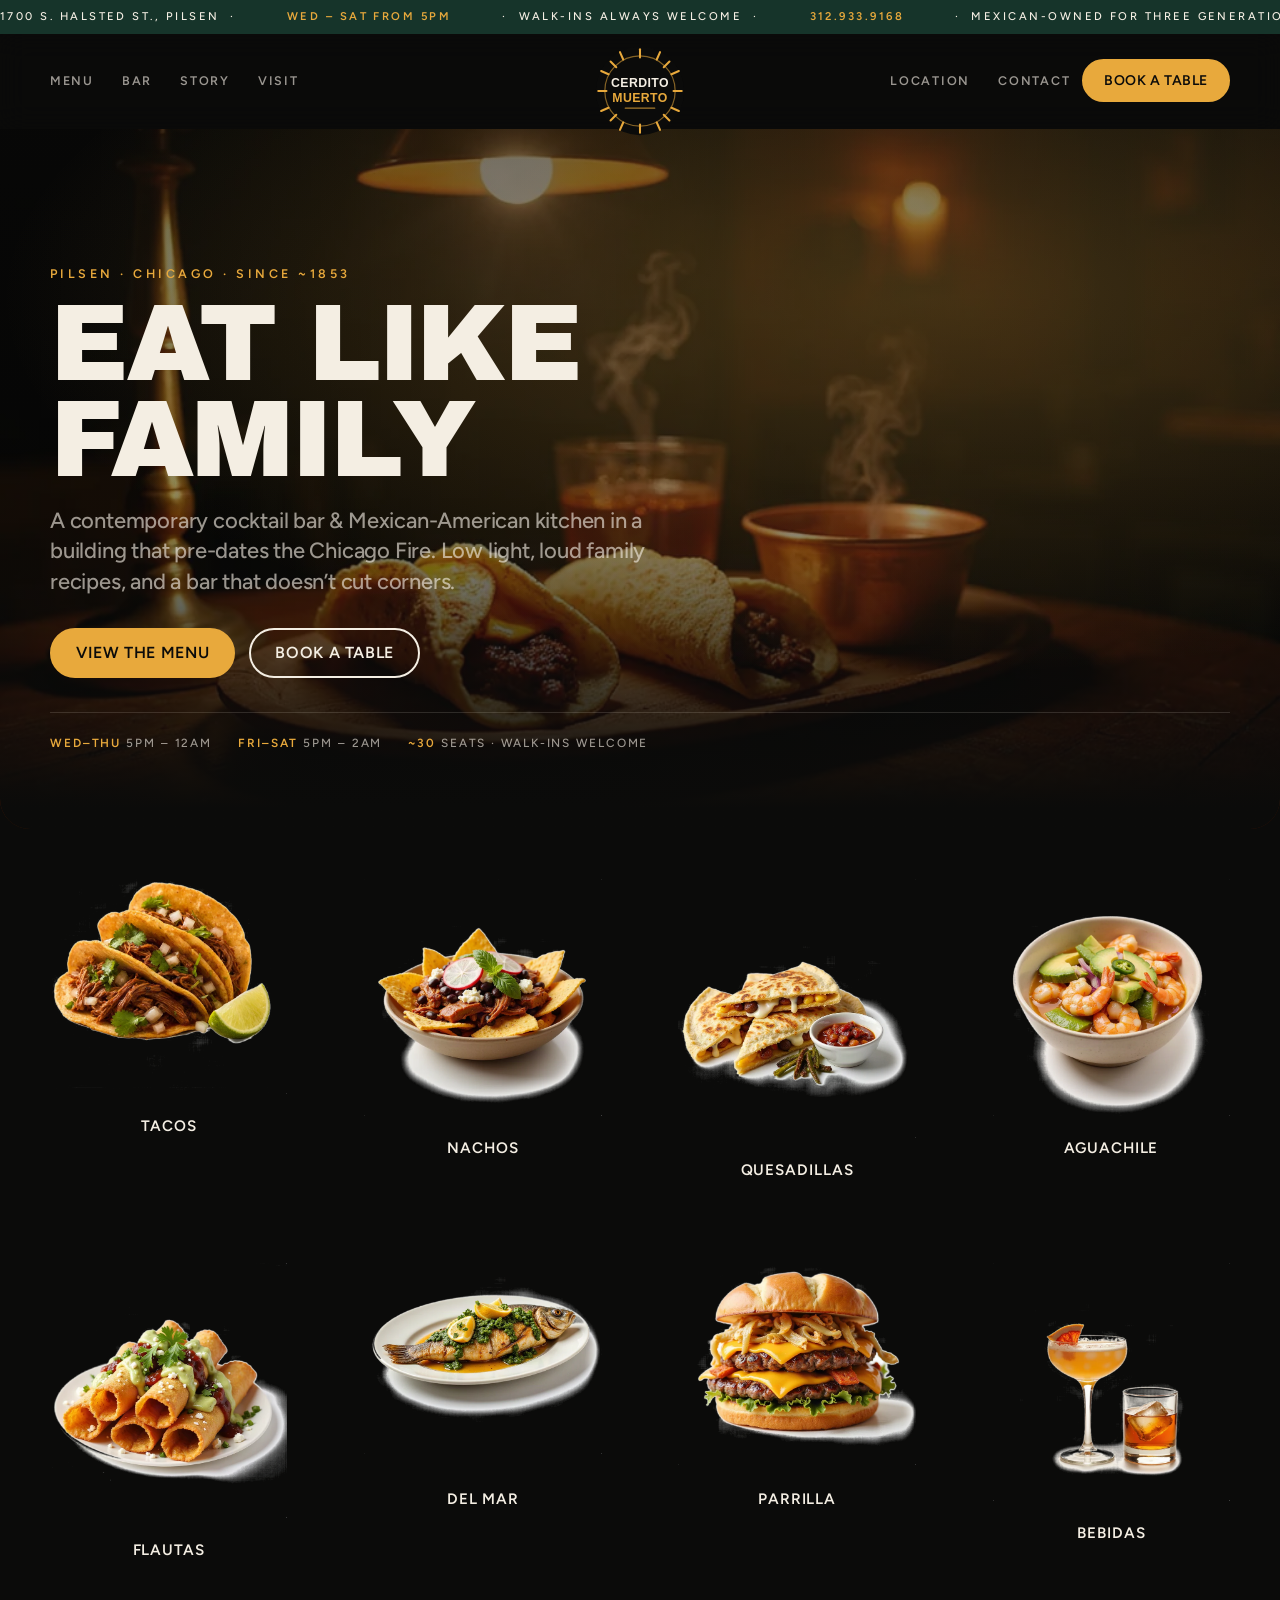
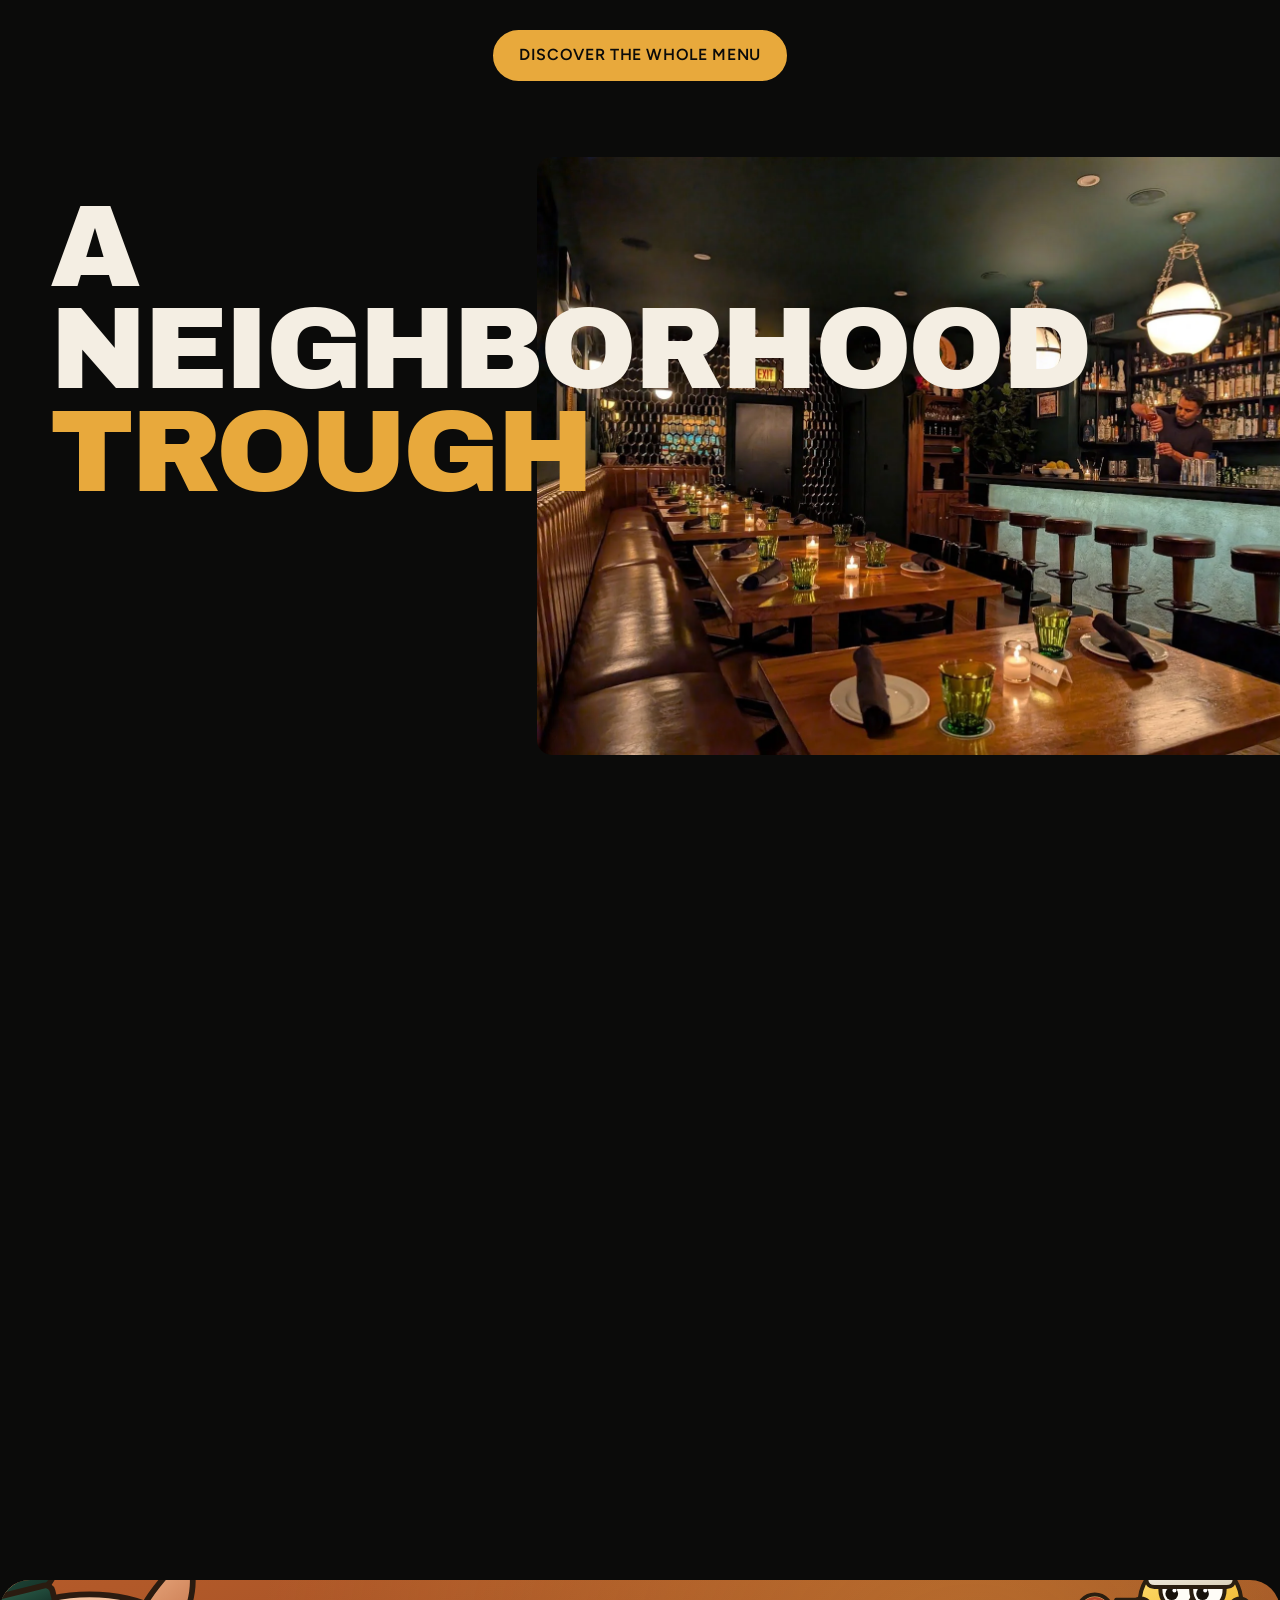
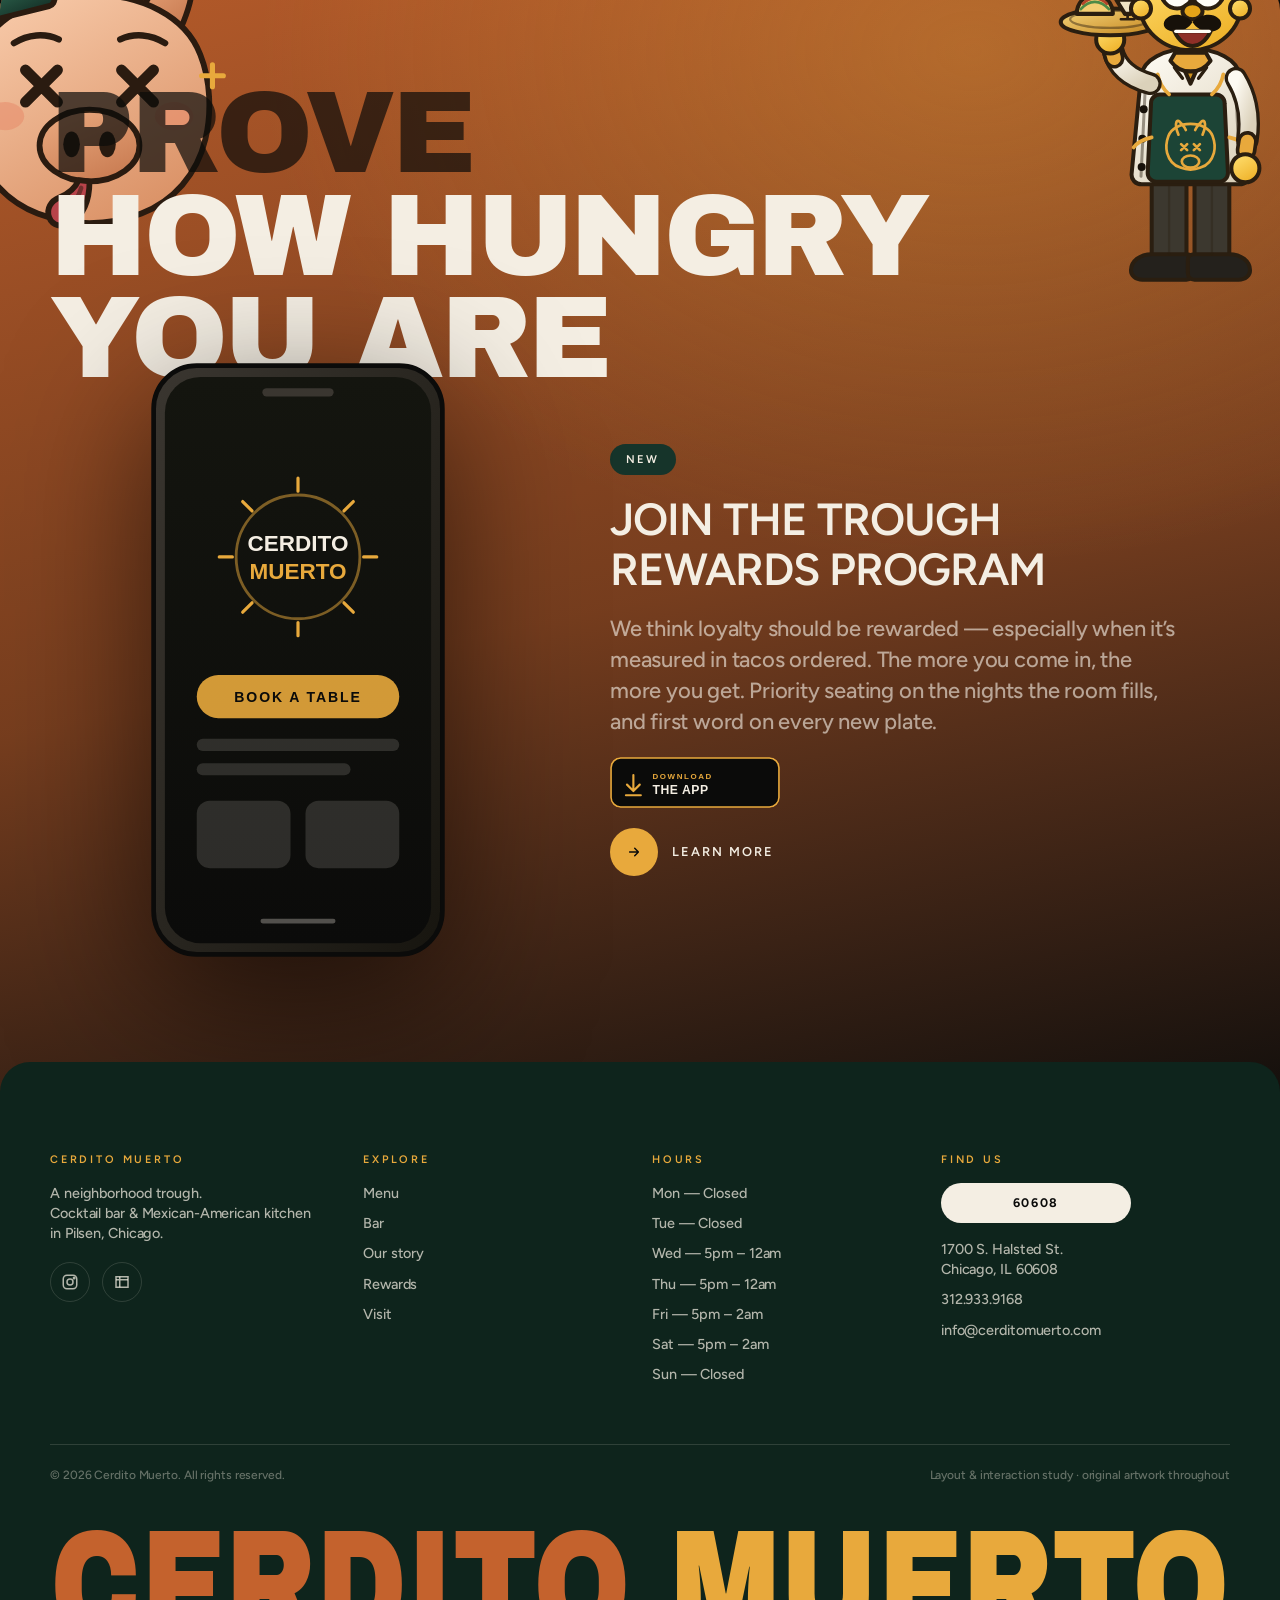
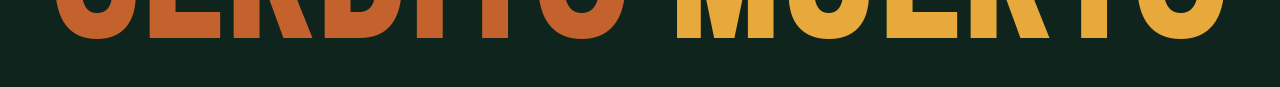
==== commit c0761b24: "comitt 2" ====
--- a/index.html
+++ b/index.html
@@ -3,98 +3,66 @@
 <head>
 <meta charset="utf-8">
 <meta name="viewport" content="width=device-width, initial-scale=1">
-<title>Cerdito Muerto — Cocktail Bar &amp; Mexican-American Kitchen in Pilsen, Chicago</title>
-<meta name="description" content="A contemporary cocktail bar &amp; Mexican-American kitchen at 1700 S. Halsted St. in Pilsen. Birria, Mamá Coco's al pastor, duck carnitas nachos and a scratch cocktail program. Wednesday–Saturday from 5pm.">
+<title>Cerdito Muerto — Cocktail Bar &amp; Mexican-American Kitchen, Pilsen Chicago</title>
+<meta name="description" content="A contemporary cocktail bar and Mexican-American kitchen at 1700 S. Halsted St. in Pilsen, Chicago. Birria, al pastor, duck carnitas nachos and a scratch cocktail program. Wednesday to Saturday from 5pm.">
 <meta name="theme-color" content="#0B0B0A">
-
-<meta property="og:type" content="restaurant">
 <meta property="og:title" content="Cerdito Muerto — Pilsen, Chicago">
 <meta property="og:description" content="A neighborhood trough. Cocktail bar &amp; Mexican-American kitchen at 1700 S. Halsted St.">
-<meta property="og:image" content="assets/img/photos/hero-room.jpg">
+<meta property="og:image" content="assets/img/gen/hero.webp">
 
 <link rel="icon" href="assets/img/favicon.svg" type="image/svg+xml">
 <link rel="preconnect" href="https://fonts.googleapis.com">
 <link rel="preconnect" href="https://fonts.gstatic.com" crossorigin>
-<link href="https://fonts.googleapis.com/css2?family=Poppins:wght@600;700;800;900&family=Figtree:wght@400;500;600;700&family=Zilla+Slab:wght@500;600&display=swap" rel="stylesheet">
-<script>document.documentElement.classList.add("js")</script>
+<link href="https://fonts.googleapis.com/css2?family=Archivo+Black&family=Figtree:wght@400;500;600;700&display=swap" rel="stylesheet">
+<script>document.documentElement.classList.add('js')</script>
+<link rel="stylesheet" href="assets/css/theme.css">
 <link rel="stylesheet" href="assets/css/style.css">
-
-<script type="application/ld+json">
-{
-  "@context": "https://schema.org",
-  "@type": "Restaurant",
-  "name": "Cerdito Muerto",
-  "servesCuisine": ["Mexican", "Mexican-American"],
-  "priceRange": "$$$",
-  "image": "assets/img/photos/hero-room.jpg",
-  "telephone": "+1-312-933-9168",
-  "email": "info@cerditomuerto.com",
-  "url": "https://cerditomuerto.com/",
-  "address": {
-    "@type": "PostalAddress",
-    "streetAddress": "1700 S. Halsted St.",
-    "addressLocality": "Chicago",
-    "addressRegion": "IL",
-    "postalCode": "60608",
-    "addressCountry": "US"
-  },
-  "geo": { "@type": "GeoCoordinates", "latitude": 41.859038, "longitude": -87.6468161 },
-  "sameAs": ["https://www.instagram.com/cerditomuertochicago"],
-  "acceptsReservations": "https://resy.com/cities/chicago-il/venues/cerdito-muerto",
-  "openingHoursSpecification": [
-    { "@type": "OpeningHoursSpecification", "dayOfWeek": ["Wednesday","Thursday"], "opens": "17:00", "closes": "00:00" },
-    { "@type": "OpeningHoursSpecification", "dayOfWeek": ["Friday","Saturday"], "opens": "17:00", "closes": "02:00" }
-  ]
-}
-</script>
+<style>:root { --swirl: url("assets/img/art/swirl.svg"); }</style>
 </head>
 
 <body>
 
-<!-- ============================ TOP TICKER ============================ -->
-<div class="topbar" aria-hidden="true">
-  <div class="topbar__track">
-    <span>1700 S. Halsted St., Pilsen&nbsp;&nbsp;·&nbsp;&nbsp;<b>Wed – Sat from 5pm</b>&nbsp;&nbsp;·&nbsp;&nbsp;Walk-ins always welcome&nbsp;&nbsp;·&nbsp;&nbsp;<b>312.933.9168</b>&nbsp;&nbsp;·&nbsp;&nbsp;Mexican-owned for three generations</span>
-    <span>1700 S. Halsted St., Pilsen&nbsp;&nbsp;·&nbsp;&nbsp;<b>Wed – Sat from 5pm</b>&nbsp;&nbsp;·&nbsp;&nbsp;Walk-ins always welcome&nbsp;&nbsp;·&nbsp;&nbsp;<b>312.933.9168</b>&nbsp;&nbsp;·&nbsp;&nbsp;Mexican-owned for three generations</span>
+<!-- ============================== TICKER ============================== -->
+<div class="ticker" aria-hidden="true">
+  <div class="ticker__row">
+    <span>1700 S. Halsted St., Pilsen&nbsp; · &nbsp;<b>Wed – Sat from 5pm</b>&nbsp; · &nbsp;Walk-ins always welcome&nbsp; · &nbsp;<b>312.933.9168</b>&nbsp; · &nbsp;Mexican-owned for three generations&nbsp; · &nbsp;</span>
+    <span>1700 S. Halsted St., Pilsen&nbsp; · &nbsp;<b>Wed – Sat from 5pm</b>&nbsp; · &nbsp;Walk-ins always welcome&nbsp; · &nbsp;<b>312.933.9168</b>&nbsp; · &nbsp;Mexican-owned for three generations&nbsp; · &nbsp;</span>
   </div>
 </div>
 
-<!-- ============================ HEADER ============================ -->
-<header class="header" id="site-header">
-  <div class="shell header__inner">
-
-    <button class="burger" id="burger" aria-label="Open menu" aria-expanded="false" aria-controls="drawer">
-      <i></i><i></i><i></i>
-    </button>
-
-    <nav class="header__nav" aria-label="Primary">
+<!-- ============================== HEADER ============================== -->
+<header class="header" data-header>
+  <div class="shell header__bar">
+    <button class="burger" data-burger aria-label="Open menu" aria-expanded="false" aria-controls="drawer"><i></i><i></i><i></i></button>
+
+    <nav class="nav" aria-label="Primary">
       <a href="#menu">Menu</a>
-      <a href="#story">Our Story</a>
-      <a href="#programs">Bar &amp; Kitchen</a>
+      <a href="#bar">Bar</a>
+      <a href="#story">Story</a>
       <a href="#visit">Visit</a>
     </nav>
 
-    <a class="brandmark" href="#top" aria-label="Cerdito Muerto — home">
-      <svg viewBox="0 0 200 210" fill="none" aria-hidden="true"><g stroke="currentColor" stroke-width="7" stroke-linecap="round" stroke-linejoin="round"><path d="M44 62c-6-14-9-28-6-38 1-4 5-5 8-2 8 8 15 16 20 25"/><path d="M156 62c6-14 9-28 6-38-1-4-5-5-8-2-8 8-15 16-20 25"/><path d="M100 26c-31 0-57 13-66 36-6 15-7 34-3 50 5 21 19 37 38 44 10 4 21 6 31 6s21-2 31-6c19-7 33-23 38-44 4-16 3-35-3-50-9-23-35-36-66-36z"/><path d="M56 86l20 20M76 86l-20 20M124 86l20 20M144 86l-20 20"/><ellipse cx="100" cy="133" rx="30" ry="22"/><path d="M89 128v10M111 128v10"/><path d="M100 155c0 12-4 21-11 26-5 4-12 3-14-3-2-5 1-10 6-12 6-3 10-6 12-11"/></g></svg>
-      <span class="brandmark__txt">Cerdito Muerto<small>Pilsen · Chicago</small></span>
+    <a class="badge" href="#top" aria-label="Cerdito Muerto — home">
+      <img src="assets/img/art/badge.svg" alt="" width="220" height="220">
     </a>
 
     <div class="header__end">
-      <a class="btn btn--sm btn--gold" href="#menu">View Menu</a>
-      <a class="btn btn--sm btn--solid" href="https://resy.com/cities/chicago-il/venues/cerdito-muerto" target="_blank" rel="noopener">Book a Table</a>
+      <nav class="nav nav--end" aria-label="Secondary">
+        <a href="#visit">Location</a>
+        <a href="#visit">Contact</a>
+      </nav>
+      <a class="btn btn--sm" href="https://resy.com/cities/chicago-il/venues/cerdito-muerto" target="_blank" rel="noopener">Book a table</a>
     </div>
   </div>
 </header>
 
-<!-- ============================ DRAWER ============================ -->
-<div class="drawer" id="drawer" aria-hidden="true">
-  <nav class="drawer__nav" aria-label="Mobile">
+<div class="drawer" id="drawer" data-drawer aria-hidden="true">
+  <nav aria-label="Mobile">
     <a href="#menu">Menu</a>
-    <a href="#signature">Signature</a>
-    <a href="#story">Our Story</a>
-    <a href="#programs">Bar &amp; Kitchen</a>
+    <a href="#bar">Bar</a>
+    <a href="#story">Story</a>
+    <a href="#loyalty">Rewards</a>
     <a href="#visit">Visit</a>
-    <a href="#reserve">Reserve</a>
   </nav>
   <div class="drawer__foot">
     <span>1700 S. Halsted St., Chicago, IL 60608</span>
@@ -106,476 +74,183 @@
 
 <main id="top">
 
-<!-- ============================ HERO ============================ -->
+<!-- ================================ HERO ================================ -->
 <section class="hero">
   <div class="hero__media">
-    <img src="assets/img/photos/hero-room.jpg" alt="The dining room at Cerdito Muerto: green walls, brass pendant globes, a leather banquette and the backlit bar." fetchpriority="high" width="1593" height="896">
+    <img src="assets/img/gen/hero.webp" alt="Birria tacos and a copper cup of consommé on the bar, lit by a warm pendant lamp." fetchpriority="high" width="1024" height="576">
   </div>
   <div class="hero__scrim"></div>
 
-  <!-- hand-drawn doodles -->
-  <span class="doodle doodle--1" aria-hidden="true">
-    <svg viewBox="0 0 100 100" fill="none" stroke="currentColor" stroke-width="3.4" stroke-linecap="round" stroke-linejoin="round"><path d="M34 22c8-8 20-10 28-4"/><path d="M50 26c-4 14-2 30 6 42 7 11 18 16 28 14"/><path d="M50 26c-10 4-18 14-20 26-3 16 4 32 18 40"/><path d="M34 22c-2-8 2-14 9-15"/></svg>
-  </span>
-  <span class="doodle doodle--2" aria-hidden="true">
-    <svg viewBox="0 0 100 100" fill="none" stroke="currentColor" stroke-width="3.4" stroke-linecap="round" stroke-linejoin="round"><path d="M50 88V54"/><path d="M50 54C36 48 26 36 24 20c14 4 24 14 26 28"/><path d="M50 54c14-6 24-18 26-34-14 4-24 14-26 28"/><path d="M50 60c-10 2-18 8-22 16M50 60c10 2 18 8 22 16"/></svg>
-  </span>
-  <span class="doodle doodle--3" aria-hidden="true">
-    <svg viewBox="0 0 100 100" fill="none" stroke="currentColor" stroke-width="3.4" stroke-linecap="round"><path d="M50 8v22M50 70v22M8 50h22M70 50h22M22 22l15 15M63 63l15 15M78 22L63 37M37 63L22 78"/></svg>
-  </span>
-
   <div class="shell hero__inner">
-    <div class="hero__grid">
-      <div>
-        <p class="eyebrow">Est. on this block · Pilsen, Chicago</p>
-        <h1 class="display">
-          <span>Cerdito</span>
-          <span class="line-2">Muerto</span>
-        </h1>
-        <p class="lead hero__sub">
-          A contemporary cocktail bar &amp; Mexican-American kitchen in a building that
-          pre-dates the Chicago Fire. Low light, loud family recipes, and a bar that
-          doesn&rsquo;t cut corners.
+    <p class="eyebrow" data-reveal="down" data-delay="100">Pilsen · Chicago · Since ~1853</p>
+    <h1 class="display d-xl" data-reveal="up" data-delay="200" style="margin-top:14px">
+      Eat like<br>family
+    </h1>
+    <p class="lead" data-reveal="up" data-delay="300" style="max-width:46ch;margin-top:18px">
+      A contemporary cocktail bar &amp; Mexican-American kitchen in a building that
+      pre-dates the Chicago Fire. Low light, loud family recipes, and a bar that
+      doesn&rsquo;t cut corners.
+    </p>
+
+    <div class="hero__cta" data-reveal="up" data-delay="380">
+      <a class="btn" href="#menu">View the menu</a>
+      <a class="btn btn--ghost" href="https://resy.com/cities/chicago-il/venues/cerdito-muerto" target="_blank" rel="noopener">Book a table</a>
+    </div>
+
+    <div class="hero__meta" data-reveal="up" data-delay="460">
+      <span><b>Wed–Thu</b> 5pm – 12am</span>
+      <span><b>Fri–Sat</b> 5pm – 2am</span>
+      <span><b>~30</b> seats · walk-ins welcome</span>
+    </div>
+  </div>
+</section>
+
+<!-- ============================= CATEGORIES ============================= -->
+<section class="cats" id="menu">
+  <div class="shell">
+    <div class="cats__grid">
+      <a class="cat" href="#menu" data-reveal="up"><span class="cat__shot"><img src="assets/img/gen/cat-tacos.webp" alt="Three birria tacos with onion, cilantro and lime" loading="lazy"></span><h3>Tacos</h3></a>
+      <a class="cat" href="#menu" data-reveal="up" data-delay="80"><span class="cat__shot"><img src="assets/img/gen/cat-nachos.webp" alt="A bowl of duck carnitas nachos" loading="lazy"></span><h3>Nachos</h3></a>
+      <a class="cat" href="#menu" data-reveal="up" data-delay="160"><span class="cat__shot"><img src="assets/img/gen/cat-quesadilla.webp" alt="Quesadilla wedges with salsa macha" loading="lazy"></span><h3>Quesadillas</h3></a>
+      <a class="cat" href="#menu" data-reveal="up" data-delay="240"><span class="cat__shot"><img src="assets/img/gen/cat-aguachile.webp" alt="A bowl of shrimp aguachile with avocado" loading="lazy"></span><h3>Aguachile</h3></a>
+      <a class="cat" href="#menu" data-reveal="up"><span class="cat__shot"><img src="assets/img/gen/cat-flautas.webp" alt="Potato flautas with avocado crema" loading="lazy"></span><h3>Flautas</h3></a>
+      <a class="cat" href="#menu" data-reveal="up" data-delay="80"><span class="cat__shot"><img src="assets/img/gen/cat-branzino.webp" alt="Whole roasted branzino with chimichurri" loading="lazy"></span><h3>Del Mar</h3></a>
+      <a class="cat" href="#menu" data-reveal="up" data-delay="160"><span class="cat__shot"><img src="assets/img/gen/cat-burger.webp" alt="A double smashed burger with chorizo" loading="lazy"></span><h3>Parrilla</h3></a>
+      <a class="cat" href="#bar" data-reveal="up" data-delay="240"><span class="cat__shot"><img src="assets/img/gen/cat-cocktail.webp" alt="A coupe cocktail and a tumbler of mezcal" loading="lazy"></span><h3>Bebidas</h3></a>
+    </div>
+
+    <div class="cats__cta" data-reveal="up">
+      <a class="btn" href="#menu">Discover the whole menu</a>
+    </div>
+  </div>
+</section>
+
+<!-- =============================== STORY =============================== -->
+<section class="story" id="story">
+  <div class="shell">
+
+    <!-- scroll-scrubbed display headline, overlapping the photo -->
+    <h2 class="display d-xxl play story__headline" data-play="stagger:110">
+      <span class="word" style="--i:0">A</span>
+      <span class="word" style="--i:1">neighborhood</span><br>
+      <span class="word is-accent" style="--i:2">trough</span>
+    </h2>
+
+    <figure class="story__photo" data-parallax="speed:3; range:0,53; on:desktop,tablet">
+      <img src="assets/img/gen/venue-wide.webp" alt="The dining room: green walls, brass pendant globes and a leather banquette." loading="lazy" width="1593" height="1200">
+    </figure>
+
+    <div class="story__row">
+      <figure data-reveal="right" data-delay="100">
+        <img src="assets/img/gen/story-bar.webp" alt="A bartender pouring at the backlit bar." loading="lazy" width="638" height="719">
+      </figure>
+
+      <div class="story__copy" data-reveal="up" data-delay="200">
+        <h3 class="h-sec">Our story, our room</h3>
+        <p class="lead">
+          Cerdito Muerto is the brainchild of a first-generation Mexican-American kid who
+          grew up on this very street, in this very space. It&rsquo;s the second iteration of a
+          family business and beloved community gathering spot. The building pre-dates the
+          Chicago Fire and has been Mexican-owned for three generations.
         </p>
-
-        <div class="hero__cta">
-          <a class="btn btn--solid" href="#menu">View Menu <span class="arw" aria-hidden="true">↗</span></a>
-          <a class="btn" href="https://resy.com/cities/chicago-il/venues/cerdito-muerto" target="_blank" rel="noopener">Book a Table <span class="arw" aria-hidden="true">↗</span></a>
+        <a class="arrow-link" href="#visit">
+          <i><svg viewBox="0 0 60 60" aria-hidden="true"><g stroke="currentColor" stroke-width="4" stroke-linecap="round" stroke-linejoin="round" fill="none"><path d="M18 30h24M32 20l10 10-10 10"/></g></svg></i>
+          Learn more
+        </a>
+      </div>
+    </div>
+  </div>
+</section>
+
+<!-- ============================ PROMO CARDS ============================ -->
+<div class="shell" id="bar">
+  <div class="promos">
+    <a class="promo promo--gold" href="#visit" data-reveal="up">
+      <span class="promo__swirl" aria-hidden="true" style="background-image:var(--swirl);background-size:420px"></span>
+      <img class="promo__art" src="assets/img/gen/promo-drink.webp" alt="" aria-hidden="true" loading="lazy">
+      <h3 class="display d-lg">Choose<br>your table</h3>
+      <p>Thirty seats. The bar fills first.</p>
+    </a>
+
+    <a class="promo promo--green" href="#visit" data-reveal="up" data-delay="120">
+      <span class="promo__swirl" aria-hidden="true" style="background-image:var(--swirl);background-size:420px"></span>
+      <img class="promo__art" src="assets/img/gen/promo-room.webp" alt="" aria-hidden="true" loading="lazy">
+      <h3 class="display d-lg">Join<br>the crew</h3>
+      <p>Your chosen family. People who get you.</p>
+    </a>
+  </div>
+</div>
+
+<!-- ============================== LOYALTY ============================== -->
+<section class="loyalty" id="loyalty">
+  <span class="loyalty__swirl" aria-hidden="true"></span>
+
+  <img class="loyalty__char loyalty__char--left" src="assets/img/art/cerdito.svg" alt="" aria-hidden="true"
+       data-parallax="speed:4; range:0,50; dir:-1; on:desktop">
+  <img class="loyalty__char loyalty__char--right" src="assets/img/art/chef.svg" alt="" aria-hidden="true"
+       data-parallax="speed:1; range:0,100">
+
+  <div class="shell">
+    <h2 class="display d-xxl play loyalty__headline" data-play="stagger:95">
+      <span class="word is-shadow" style="--i:0">Prove</span><br>
+      <span class="word" style="--i:1">how</span>
+      <span class="word" style="--i:2">hungry</span><br>
+      <span class="word" style="--i:3">you</span>
+      <span class="word" style="--i:4">are</span>
+    </h2>
+
+    <div class="loyalty__row">
+      <img class="loyalty__phone" src="assets/img/art/phone.svg" alt="The Cerdito Muerto booking screen on a phone" loading="lazy"
+           data-parallax="speed:2; range:0,100; on:desktop,tablet">
+
+      <div class="loyalty__copy">
+        <span class="pill-new" data-reveal="up">New</span>
+        <h2 class="h-sec" data-reveal="up" data-delay="80">Join the trough<br>rewards program</h2>
+        <p class="lead" data-reveal="up" data-delay="160">
+          We think loyalty should be rewarded — especially when it&rsquo;s measured in tacos
+          ordered. The more you come in, the more you get. Priority seating on the nights
+          the room fills, and first word on every new plate.
+        </p>
+        <div class="stores" data-reveal="up" data-delay="240">
+          <a href="#loyalty" aria-label="Download the app"><img src="assets/img/art/get-app.svg" alt="Download the app" loading="lazy"></a>
         </div>
-
-        <div class="hero__meta">
-          <span><b>Wed–Thu</b> 5pm – 12am</span>
-          <span><b>Fri–Sat</b> 5pm – 2am</span>
-          <span><b>~30</b> seats · walk-ins welcome</span>
-        </div>
-      </div>
-
-      <img class="hero__chef" src="assets/img/art/chef.svg" width="400" height="640"
-           alt="Cerdito Muerto's cartoon chef mascot, holding a tray with a taco, a coupe and a candle.">
-    </div>
-  </div>
-
-  <div class="scrollcue" aria-hidden="true"><span>Scroll</span><i></i></div>
+        <a class="arrow-link" href="#loyalty" data-reveal="up" data-delay="320">
+          <i><svg viewBox="0 0 60 60" aria-hidden="true"><g stroke="currentColor" stroke-width="4" stroke-linecap="round" stroke-linejoin="round" fill="none"><path d="M18 30h24M32 20l10 10-10 10"/></g></svg></i>
+          Learn more
+        </a>
+      </div>
+    </div>
+  </div>
 </section>
 
-<!-- ============================ MARQUEE ============================ -->
-<div class="marquee" aria-hidden="true">
-  <div class="marquee__track">
-    <span>Birria de Chivo <em>✦</em> Mamá Coco&rsquo;s Al Pastor <em>✦</em> Duck Carnitas Nachos <em>✦</em> Homemade Squirt on Draft <em>✦</em> Mezcal &amp; Tequila <em>✦</em> Aguachile <em>✦</em></span>
-    <span>Birria de Chivo <em>✦</em> Mamá Coco&rsquo;s Al Pastor <em>✦</em> Duck Carnitas Nachos <em>✦</em> Homemade Squirt on Draft <em>✦</em> Mezcal &amp; Tequila <em>✦</em> Aguachile <em>✦</em></span>
-  </div>
-</div>
-
-<!-- ============================ CATEGORIES ============================ -->
-<section class="cats section" id="menu">
+</main>
+
+<!-- =============================== FOOTER =============================== -->
+<footer class="footer" id="visit">
+  <span class="footer__swirl" aria-hidden="true"></span>
   <div class="shell">
-    <div class="cats__head reveal">
-      <div class="stack">
-        <p class="eyebrow">The Menu</p>
-        <h2 class="display">Pull up<br>to the trough</h2>
-      </div>
-      <p class="lead" style="max-width:38ch">
-        Contemporary plates infused with rural Mexican staples — built on Consuelo&rsquo;s
-        kitchen and cooked by Chef Becky Carson.
-      </p>
-    </div>
-
-    <div class="cats__grid">
-      <a class="cat reveal" href="#full-menu">
-        <span class="cat__art"><img src="assets/img/art/cat/chilled.svg" alt="" width="120" height="120" loading="lazy"></span>
-        <span class="cat__no">01 — Frío</span>
-        <h3>Chilled</h3>
-        <p>Aguachile with habanero, peach &amp; pepino. Sikil pak ensalada.</p>
-        <span class="cat__go">View menu <span class="arw" aria-hidden="true">→</span></span>
-      </a>
-
-      <a class="cat reveal" href="#full-menu">
-        <span class="cat__art"><img src="assets/img/art/cat/antojitos.svg" alt="" width="120" height="120" loading="lazy"></span>
-        <span class="cat__no">02 — Antojitos</span>
-        <h3>Antojitos</h3>
-        <p>Al&rsquo;s tinga tostada, potato flautas, quesadilla azul.</p>
-        <span class="cat__go">View menu <span class="arw" aria-hidden="true">→</span></span>
-      </a>
-
-      <a class="cat reveal" href="#full-menu">
-        <span class="cat__art"><img src="assets/img/art/cat/tacos.svg" alt="" width="120" height="120" loading="lazy"></span>
-        <span class="cat__no">03 — Tacos</span>
-        <h3>Tacos</h3>
-        <p>Birria de chivo, Mamá Coco&rsquo;s al pastor, rajas, crimini.</p>
-        <span class="cat__go">View menu <span class="arw" aria-hidden="true">→</span></span>
-      </a>
-
-      <a class="cat reveal" href="#full-menu">
-        <span class="cat__art"><img src="assets/img/art/cat/nachos.svg" alt="" width="120" height="120" loading="lazy"></span>
-        <span class="cat__no">04 — Para Compartir</span>
-        <h3>Nachos</h3>
-        <p>Duck carnitas, frijoles, citrus salad &amp; mint. Six to a plate.</p>
-        <span class="cat__go">View menu <span class="arw" aria-hidden="true">→</span></span>
-      </a>
-
-      <a class="cat reveal" href="#full-menu">
-        <span class="cat__art"><img src="assets/img/art/cat/plates.svg" alt="" width="120" height="120" loading="lazy"></span>
-        <span class="cat__no">05 — Del Mar</span>
-        <h3>Del Mar</h3>
-        <p>Mediterranean branzino, chimichurri, citrus &amp; fresh oregano.</p>
-        <span class="cat__go">View menu <span class="arw" aria-hidden="true">→</span></span>
-      </a>
-
-      <a class="cat reveal" href="#full-menu">
-        <span class="cat__art"><img src="assets/img/art/cat/parrilla.svg" alt="" width="120" height="120" loading="lazy"></span>
-        <span class="cat__no">06 — Parrilla</span>
-        <h3>Parrilla</h3>
-        <p>Prime New York strip, Friday &amp; Saturday. Hamburguesa aplastada.</p>
-        <span class="cat__go">View menu <span class="arw" aria-hidden="true">→</span></span>
-      </a>
-
-      <a class="cat reveal" href="#full-menu">
-        <span class="cat__art"><img src="assets/img/art/cat/dessert.svg" alt="" width="120" height="120" loading="lazy"></span>
-        <span class="cat__no">07 — Postre</span>
-        <h3>Postre</h3>
-        <p>Café de olla ice cream. Sherbert de naranja y coco.</p>
-        <span class="cat__go">View menu <span class="arw" aria-hidden="true">→</span></span>
-      </a>
-
-      <a class="cat reveal" href="#programs">
-        <span class="cat__art"><img src="assets/img/art/cat/bebidas.svg" alt="" width="120" height="120" loading="lazy"></span>
-        <span class="cat__no">08 — Bebidas</span>
-        <h3>Bebidas</h3>
-        <p>Scratch cordials, clarified juice, exclusively Mexican beer &amp; wine.</p>
-        <span class="cat__go">View menu <span class="arw" aria-hidden="true">→</span></span>
-      </a>
-    </div>
-
-    <div class="cats__foot reveal">
-      <a class="btn btn--gold" href="#full-menu">Discover the whole menu <span class="arw" aria-hidden="true">↗</span></a>
-    </div>
-  </div>
-</section>
-
-<!-- ============================ STORY ============================ -->
-<section class="story section" id="story">
-  <span class="doodle doodle--story-1" aria-hidden="true"><svg viewBox="0 0 100 100" fill="none" stroke="currentColor" stroke-width="3.2" stroke-linecap="round" stroke-linejoin="round"><circle cx="50" cy="42" r="13"/><path d="M50 29c0-11 6-19 14-21-2 9-6 16-14 21M50 29c0-11-6-19-14-21 2 9 6 16 14 21M63 42c10-4 19-2 25 4-8 5-16 6-25-4M37 42c-10-4-19-2-25 4 8 5 16 6 25-4M50 55c-4 10-2 19 4 25 5-8 6-16-4-25M50 55c4 10 2 19-4 25-5-8-6-16 4-25"/><path d="M50 68v24"/></svg></span>
-  <span class="doodle doodle--story-2" aria-hidden="true"><svg viewBox="0 0 100 100" fill="none" stroke="currentColor" stroke-width="3.4" stroke-linecap="round" stroke-linejoin="round"><path d="M50 8l9 30 32 12-32 12-9 30-9-30L9 50l32-12z"/></svg></span>
-  <div class="shell story__grid">
-    <div class="story__copy stack reveal">
-      <p class="eyebrow">Our story, our block</p>
-      <h2 class="display">A neighborhood<br>trough</h2>
-      <p class="lead">
-        <strong>Cerdito Muerto</strong> is a contemporary cocktail bar &amp; Mexican-American
-        kitchen in Pilsen. It&rsquo;s the brainchild of a first-generation Mexican-American kid
-        who grew up on this very street, in this very space.
-      </p>
-      <p class="lead">
-        It&rsquo;s the second iteration of a family business &amp; beloved community gathering
-        spot — formerly known as <em>The Poolhall &amp; Tacos Palacio</em>. The building
-        pre-dates the Chicago Fire and has been Mexican-owned for three generations.
-        This place means a lot to us, and we hope you can feel it when you&rsquo;re here.
-      </p>
-
-      <dl class="facts">
-        <div><dt>~1853</dt><dd>Building pre-dates<br>the Chicago Fire</dd></div>
-        <div><dt>3</dt><dd>Generations<br>Mexican-owned</dd></div>
-        <div><dt>~30</dt><dd>Seats — a small<br>room on purpose</dd></div>
-      </dl>
-    </div>
-
-    <div class="story__art reveal">
-      <img class="im-a" src="assets/img/photos/detail-tables.jpg" alt="Candlelit tables and the leather banquette running along the dining room wall." loading="lazy" width="900" height="602">
-      <img class="im-b" src="assets/img/photos/detail-bar.jpg" alt="A bartender pouring at the backlit bar, shelves of agave spirits behind." loading="lazy" width="638" height="719">
-      <span class="story__badge" aria-hidden="true"><span>Pilsen<br>Chicago<br>60608</span></span>
-    </div>
-  </div>
-</section>
-
-<!-- ============================ SIGNATURE ============================ -->
-<section class="sig section" id="signature">
-  <span class="doodle doodle--sig" aria-hidden="true"><svg viewBox="0 0 100 100" fill="none" stroke="currentColor" stroke-width="3.4" stroke-linecap="round" stroke-linejoin="round"><path d="M34 22c8-8 20-10 28-4"/><path d="M50 26c-4 14-2 30 6 42 7 11 18 16 28 14"/><path d="M50 26c-10 4-18 14-20 26-3 16 4 32 18 40"/><path d="M34 22c-2-8 2-14 9-15"/></svg></span>
-  <div class="shell">
-    <div class="stack center reveal">
-      <p class="eyebrow is-centered">Signature</p>
-      <h2 class="display">The ones we&rsquo;re known for</h2>
-    </div>
-
-    <div class="sig__grid">
-      <article class="dish reveal">
-        <div class="dish__top"><h3>Birria Taco</h3><span class="dish__price">$7</span></div>
-        <p>Goat, raddish, cebolla y cilantro. A whole animal, a very long braise.</p>
-        <span class="dish__tag">Family recipe</span>
-      </article>
-
-      <article class="dish reveal">
-        <div class="dish__top"><h3>Mamá Coco&rsquo;s Al Pastor</h3><span class="dish__price">$6</span></div>
-        <p>Marinated, roasted, served sans piña. Cebolla y cilantro. Spicy.</p>
-        <span class="dish__tag">Mom&rsquo;s recipe</span>
-      </article>
-
-      <article class="dish reveal">
-        <div class="dish__top"><h3>Duck Carnitas Nachos</h3><span class="dish__price">$25</span></div>
-        <p>Six to an order. Frijoles, citrus salad, mint.</p>
-        <span class="dish__tag">Para compartir</span>
-      </article>
-
-      <article class="dish reveal">
-        <div class="dish__top"><h3>Aguachile</h3><span class="dish__price">$26</span></div>
-        <p>Shrimp, habanero, peach, pepino, avocado. Served chilled.</p>
-        <span class="dish__tag">Raw bar</span>
-      </article>
-
-      <article class="dish reveal">
-        <div class="dish__top"><h3>Hamburguesa Aplastada</h3><span class="dish__price">$20</span></div>
-        <p>Double patty of dry-aged prime beef, chorizo, chihuahua, curtido.</p>
-        <span class="dish__tag">Smashed</span>
-      </article>
-
-      <article class="dish reveal">
-        <div class="dish__top"><h3>Prime New York Strip</h3><span class="dish__price">$65</span></div>
-        <p>U.S.D.A. prime, 14 oz. Friday and Saturday only.</p>
-        <span class="dish__tag">Weekends only</span>
-      </article>
-    </div>
-  </div>
-</section>
-
-<!-- ============================ FULL MENU ============================ -->
-<section class="menu section" id="full-menu">
-  <div class="shell">
-    <div class="stack reveal" style="margin-bottom:8px">
-      <p class="eyebrow">Carta completa</p>
-      <h2 class="display">The whole menu</h2>
-    </div>
-
-    <div class="menu__cols">
-      <div class="reveal">
-        <div class="menu__block">
-          <h3>Chilled **</h3>
-          <div class="row">
-            <span class="row__name">Aguachile</span><span class="row__price">$26</span>
-            <span class="row__desc">Shrimp, habanero, peach, pepino, avocado</span>
-          </div>
-          <div class="row">
-            <span class="row__name">Sikil Pak Ensalada <em>(V)</em></span><span class="row__price">$17</span>
-            <span class="row__desc">Lettuce, heirloom tomato, pickled green beans, charred garlic vinaigrette, queso fresco</span>
-          </div>
-        </div>
-
-        <div class="menu__block">
-          <h3>Hot</h3>
-          <div class="row">
-            <span class="row__name">Sopa De Tortilla <em>(VG)</em></span><span class="row__price">$8 / $14</span>
-            <span class="row__desc">Black beans, sweet potato, avocado, cilantro</span>
-          </div>
-          <div class="row">
-            <span class="row__name">Al&rsquo;s Tinga Tostada</span><span class="row__price">$10</span>
-            <span class="row__desc">Pickled jalapeño, cotija, avocado crema</span>
-          </div>
-          <div class="row">
-            <span class="row__name">Duck Carnitas Nachos (6)</span><span class="row__price">$25</span>
-            <span class="row__desc">Frijoles, citrus salad, mint</span>
-          </div>
-          <div class="row">
-            <span class="row__name">Potato Flautas <em>(V)</em></span><span class="row__price">$12</span>
-            <span class="row__desc">Avocado, cotija, guajillo salsa</span>
-          </div>
-          <div class="row">
-            <span class="row__name">Quesadilla Azul <em>(V) *</em></span><span class="row__price">$10 / $12</span>
-            <span class="row__desc">Mushroom, rajas, prime arrachera, salsa macha</span>
-          </div>
-        </div>
-        <div class="menu__block">
-          <h3>Tacos</h3>
-          <div class="row">
-            <span class="row__name">Mushroom Taco <em>(VG)</em></span><span class="row__price">$5</span>
-            <span class="row__desc">Crimini, slaw</span>
-          </div>
-          <div class="row">
-            <span class="row__name">Rajas Taco <em>(V)</em></span><span class="row__price">$6</span>
-            <span class="row__desc">Poblano, chihuahua, corn salsa</span>
-          </div>
-          <div class="row">
-            <span class="row__name">Mamá Coco&rsquo;s Al Pastor Taco <em>🌶</em></span><span class="row__price">$6</span>
-            <span class="row__desc">Cebolla y cilantro</span>
-          </div>
-          <div class="row">
-            <span class="row__name">Birria Taco</span><span class="row__price">$7</span>
-            <span class="row__desc">Goat, raddish, cebolla y cilantro</span>
-          </div>
-        </div>
-      </div>
-
-      <div class="reveal">
-        <div class="menu__block">
-          <h3>Plates</h3>
-          <div class="row">
-            <span class="row__name">Hamburguesa Aplastada</span><span class="row__price">$20</span>
-            <span class="row__desc">Double patty — dry aged prime beef, chorizo, chihuahua, curtido</span>
-          </div>
-          <div class="row">
-            <span class="row__name">Mediterranean Branzino</span><span class="row__price">$38</span>
-            <span class="row__desc">Chimichurri, citrus, oregano</span>
-          </div>
-          <div class="row">
-            <span class="row__name">U.S.D.A. Prime New York Strip, 14 oz</span><span class="row__price">$65</span>
-            <span class="row__desc">Friday &amp; Saturday only</span>
-          </div>
-        </div>
-
-        <div class="menu__block">
-          <h3>Dessert</h3>
-          <div class="row">
-            <span class="row__name">Café De Olla Ice Cream</span><span class="row__price">$6</span>
-          </div>
-          <div class="row">
-            <span class="row__name">Sherbert <em>(VG)</em></span><span class="row__price">$6</span>
-            <span class="row__desc">Naranja y coco</span>
-          </div>
-        </div>
-      </div>
-    </div>
-
-    <p class="menu__note">
-      <em>(V)</em> vegetarian &nbsp;·&nbsp; <em>(VG)</em> vegan &nbsp;·&nbsp; <em>🌶</em> spicy &nbsp;·&nbsp; <em>*</em> contains nuts<br>
-      ** Consuming raw or undercooked shellfish, finfish, meat or eggs may create a higher risk of foodborne illness.<br>
-      Website version of the menu — come in for the full drink list and selection of spirits. Prices and dishes subject to change.
-    </p>
-  </div>
-
-  <!-- ===== PROGRAMS PANEL (overlapping, patterned) ===== -->
-  <div class="programs section" id="programs">
-    <span class="doodle doodle--prog-1" aria-hidden="true"><svg viewBox="0 0 100 100" fill="none" stroke="currentColor" stroke-width="3.4" stroke-linecap="round" stroke-linejoin="round"><path d="M50 92V56"/><path d="M50 56C34 50 24 36 22 18c15 5 26 16 28 30"/><path d="M50 56c16-6 26-20 28-38-15 5-26 16-28 30"/><path d="M50 62c-11 2-20 9-24 18M50 62c11 2 20 9 24 18"/></svg></span>
-    <span class="doodle doodle--prog-2" aria-hidden="true"><svg viewBox="0 0 100 100" fill="none" stroke="currentColor" stroke-width="3.4" stroke-linecap="round" stroke-linejoin="round"><path d="M50 8l9 30 32 12-32 12-9 30-9-30L9 50l32-12z"/></svg></span>
-    <div class="shell">
-      <div class="stack reveal">
-        <span class="pill">Behind the bar &amp; the pass</span>
-        <h2 class="display" style="max-width:16ch">No processed sugars. No shortcuts.</h2>
-      </div>
-
-      <div class="programs__grid">
-        <article class="prog reveal">
-          <h3>Beverage<br>Program</h3>
-          <p>
-            Homemade Squirt — <em>yes, homemade</em> — on draft (try it in Memo&rsquo;s Paloma).
-            Inspired syrups &amp; cordials made from scratch. Fresh squeezed clarified juices.
-            We don&rsquo;t use any imitation flavoring in our bar; <em>this</em> is the foundation
-            of our meticulous cocktail program. Couple that with an intentional selection of
-            curated spirits, beers &amp; wines built to center Mexican-owned brands.
-          </p>
-          <p>Our beer and wine selection is exclusively Mexican.</p>
-        </article>
-
-        <article class="prog reveal">
-          <h3>Food<br>Program</h3>
-          <p>
-            This space has undergone a beautiful renovation, but it will always be
-            Consuelo&rsquo;s kitchen. To honor her — <em>and the ancestors</em> — our
-            contemporary menu is infused with rural Mexican staples.
-          </p>
-          <p>Buen provecho.</p>
-          <span class="prog__chef"><span aria-hidden="true"></span> Chef · Becky Carson</span>
-        </article>
-      </div>
-    </div>
-  </div>
-</section>
-
-<!-- ============================ VISIT ============================ -->
-<section class="visit section" id="visit">
-  <div class="shell">
-    <div class="stack reveal" style="margin-bottom:clamp(32px,4vw,56px)">
-      <p class="eyebrow">Hours &amp; contact</p>
-      <h2 class="display">Visit us<br>Wednesday – Saturday</h2>
-      <p class="lead">
-        Feel free to walk in without a reservation. We offer first-come, first-served seating
-        alongside our reserved seating. Keep in mind we&rsquo;re a small space — about 30 seats —
-        and can&rsquo;t accommodate standing room at the bar once it&rsquo;s full. Walk-ins need
-        their entire party present to be seated.
-      </p>
-    </div>
-
-    <div class="visit__grid">
-      <div class="card reveal">
-        <p class="eyebrow">Hours</p>
-        <dl class="hours" id="hours">
-          <div class="is-shut" data-day="1"><dt>Monday</dt><dd>Closed</dd></div>
-          <div class="is-shut" data-day="2"><dt>Tuesday</dt><dd>Closed</dd></div>
-          <div class="is-open" data-day="3"><dt>Wednesday</dt><dd>5:00 pm – 12:00 am</dd></div>
-          <div class="is-open" data-day="4"><dt>Thursday</dt><dd>5:00 pm – 12:00 am</dd></div>
-          <div class="is-open" data-day="5"><dt>Friday</dt><dd>5:00 pm – 2:00 am</dd></div>
-          <div class="is-open" data-day="6"><dt>Saturday</dt><dd>5:00 pm – 2:00 am</dd></div>
-          <div class="is-shut" data-day="0"><dt>Sunday</dt><dd>Closed</dd></div>
-        </dl>
-
-        <div class="socials">
-          <a href="https://www.instagram.com/cerditomuertochicago" target="_blank" rel="noopener">Instagram ↗</a>
-          <a href="https://resy.com/cities/chicago-il/venues/cerdito-muerto" target="_blank" rel="noopener">Resy ↗</a>
-        </div>
-      </div>
-
-      <div class="card reveal">
-        <p class="eyebrow">Location &amp; contact</p>
-        <div class="contact">
-          <p><small>Address</small>1700 S. Halsted St.<br>Chicago, IL 60608</p>
-          <p><small>Phone — call or text</small><a href="tel:+13129339168">312.933.9168</a></p>
-          <p><small>General enquiries</small><a href="mailto:info@cerditomuerto.com">info@cerditomuerto.com</a></p>
-          <p><small>Parties of 6+</small><a href="mailto:reservations@cerditomuerto.com">reservations@cerditomuerto.com</a></p>
-        </div>
-
-        <div class="map">
-          <iframe
-            title="Map to Cerdito Muerto, 1700 S. Halsted St., Chicago"
-            src="https://maps.google.com/maps?q=Cerdito%20Muerto%2C%201700%20S%20Halsted%20St%2C%20Chicago%2C%20IL%2060608&amp;t=m&amp;z=16&amp;output=embed"
-            loading="lazy" referrerpolicy="no-referrer-when-downgrade"
-            allowfullscreen></iframe>
-        </div>
-        <p style="margin-top:14px"><a class="btn btn--sm btn--gold" href="https://www.google.com/maps/place/CERDITO+MUERTO/@41.859038,-87.6468161,17z" target="_blank" rel="noopener">Open in Google Maps <span class="arw" aria-hidden="true">↗</span></a></p>
-      </div>
-    </div>
-  </div>
-</section>
-
-<!-- ============================ RESERVE ============================ -->
-<section class="reserve" id="reserve">
-  <div class="reserve__media">
-    <img src="assets/img/photos/detail-lights.jpg" alt="" loading="lazy" aria-hidden="true">
-  </div>
-  <img class="reserve__chef" src="assets/img/art/chef.svg" alt="" aria-hidden="true" loading="lazy">
-  <div class="reserve__inner stack">
-    <p class="eyebrow">Reservations</p>
-    <h2 class="display">Book a table</h2>
-    <p class="lead">We&rsquo;re on Resy. Grab a seat in the dining room or pull up to the bar.</p>
-    <div class="hero__cta" style="margin-top:8px">
-      <a class="btn btn--solid" href="https://resy.com/cities/chicago-il/venues/cerdito-muerto" target="_blank" rel="noopener">Book now via Resy <span class="arw" aria-hidden="true">↗</span></a>
-      <a class="btn" href="tel:+13129339168">Call or text</a>
-    </div>
-    <p class="reserve__note">
-      Parties of <strong>6 or more</strong> should email
-      <a href="mailto:reservations@cerditomuerto.com">reservations@cerditomuerto.com</a> to reserve.
-      Deposit required — please plan ahead and allow 48 hours for a response.
-      Remember: walk-ins are always welcome, reservations are <em>not</em> required.
-    </p>
-  </div>
-</section>
-
-</main>
-
-<!-- ============================ FOOTER ============================ -->
-<footer class="footer">
-  <div class="shell">
-    <div class="footer__wordmark" aria-hidden="true">Cerdito Muerto</div>
-
     <div class="footer__grid">
       <div>
-        <svg class="footer__pig" viewBox="0 0 200 210" fill="none" aria-hidden="true"><g stroke="currentColor" stroke-width="7" stroke-linecap="round" stroke-linejoin="round"><path d="M44 62c-6-14-9-28-6-38 1-4 5-5 8-2 8 8 15 16 20 25"/><path d="M156 62c6-14 9-28 6-38-1-4-5-5-8-2-8 8-15 16-20 25"/><path d="M100 26c-31 0-57 13-66 36-6 15-7 34-3 50 5 21 19 37 38 44 10 4 21 6 31 6s21-2 31-6c19-7 33-23 38-44 4-16 3-35-3-50-9-23-35-36-66-36z"/><path d="M56 86l20 20M76 86l-20 20M124 86l20 20M144 86l-20 20"/><ellipse cx="100" cy="133" rx="30" ry="22"/><path d="M89 128v10M111 128v10"/><path d="M100 155c0 12-4 21-11 26-5 4-12 3-14-3-2-5 1-10 6-12 6-3 10-6 12-11"/></g></svg>
+        <h4>Cerdito Muerto</h4>
         <p>A neighborhood trough.<br>Cocktail bar &amp; Mexican-American kitchen in Pilsen, Chicago.</p>
+        <div class="socials">
+          <a href="https://www.instagram.com/cerditomuertochicago" target="_blank" rel="noopener" aria-label="Instagram">
+            <svg width="18" viewBox="0 0 24 24" fill="none" stroke="currentColor" stroke-width="2"><rect x="3" y="3" width="18" height="18" rx="5"/><circle cx="12" cy="12" r="4"/><circle cx="17.5" cy="6.5" r="1"/></svg>
+          </a>
+          <a href="https://resy.com/cities/chicago-il/venues/cerdito-muerto" target="_blank" rel="noopener" aria-label="Resy">
+            <svg width="18" viewBox="0 0 24 24" fill="none" stroke="currentColor" stroke-width="2"><path d="M4 5h16v14H4z"/><path d="M4 9h16M9 5v14"/></svg>
+          </a>
+        </div>
       </div>
 
       <div>
         <h4>Explore</h4>
         <ul>
           <li><a href="#menu">Menu</a></li>
-          <li><a href="#signature">Signature dishes</a></li>
+          <li><a href="#bar">Bar</a></li>
           <li><a href="#story">Our story</a></li>
-          <li><a href="#programs">Bar &amp; kitchen</a></li>
-          <li><a href="#reserve">Reservations</a></li>
+          <li><a href="#loyalty">Rewards</a></li>
+          <li><a href="#visit">Visit</a></li>
         </ul>
       </div>
 
@@ -594,23 +269,37 @@
 
       <div>
         <h4>Find us</h4>
-        <ul>
+        <span class="rotator" data-rotate="1400" aria-label="Pilsen, Chicago">
+          <span data-word>Pilsen</span>
+          <span data-word>Chicago</span>
+          <span data-word>S. Halsted St.</span>
+          <span data-word>60608</span>
+        </span>
+        <ul style="margin-top:16px">
           <li>1700 S. Halsted St.<br>Chicago, IL 60608</li>
           <li><a href="tel:+13129339168">312.933.9168</a></li>
           <li><a href="mailto:info@cerditomuerto.com">info@cerditomuerto.com</a></li>
-          <li><a href="https://www.instagram.com/cerditomuertochicago" target="_blank" rel="noopener">@cerditomuertochicago</a></li>
-          <li><a href="https://resy.com/cities/chicago-il/venues/cerdito-muerto" target="_blank" rel="noopener">Reserve on Resy</a></li>
         </ul>
       </div>
     </div>
 
     <div class="footer__bar">
       <span>© <span id="yr">2026</span> Cerdito Muerto. All rights reserved.</span>
-      <span class="credit">Interior photography via the Cerdito Muerto Google Business listing. Menu content from the restaurant&rsquo;s published menu.</span>
-    </div>
+      <span>Layout &amp; interaction study · original artwork throughout</span>
+    </div>
+  </div>
+
+  <div class="footer__wordmark" aria-hidden="true">
+    <svg viewBox="0 0 1000 132" preserveAspectRatio="xMidYMid meet" role="presentation">
+      <text x="0" y="112" textLength="1000" lengthAdjust="spacingAndGlyphs"
+            font-family="Archivo Black, Arial Black, sans-serif" font-size="132">
+        <tspan class="w1">CERDITO</tspan><tspan class="w2"> MUERTO</tspan>
+      </text>
+    </svg>
   </div>
 </footer>
 
-<script src="assets/js/main.js" defer></script>
+<script src="assets/js/motion.js" defer></script>
+<script>document.getElementById('yr').textContent = new Date().getFullYear()</script>
 </body>
 </html>
--- a/assets/css/theme.css
+++ b/assets/css/theme.css
@@ -0,0 +1,74 @@
+/* ==========================================================================
+   THEME — the only file you edit to re-skin the site.
+   Every colour below is a ROLE, mapped from the reference layout's own roles.
+   Swap the right-hand values and the whole site re-skins.
+
+   reference role            reference value   this theme
+   ----------------------    ---------------   ----------------------------
+   page background           #FAE8DF cream     #0B0B0A near-black
+   body / display text       #5F0E00 maroon    #F4EEE3 cream
+   primary accent (CTA)      #F83E1C orange    #E8A93C warm gold
+   secondary accent          #F17F21 amber     #C4622D ember
+   deep panel                #053626 green     #16342A green
+   alert / highlight         #D1091E red       #C4402A brick
+   ========================================================================== */
+
+:root {
+  /* ---- palette ---- */
+  --bg:            #0B0B0A;
+  --surface:       #121310;
+  --surface-2:     #191A16;
+  --surface-3:     #22231D;
+
+  --ink:           #F4EEE3;
+  --ink-soft:      rgba(244, 238, 227, .62);
+  --ink-faint:     rgba(244, 238, 227, .38);
+  --hairline:      rgba(244, 238, 227, .14);
+
+  --accent:        #E8A93C;
+  --accent-soft:   #F5D183;
+  --accent-wash:   rgba(232, 169, 60, .16);
+  --accent-2:      #C4622D;
+
+  --green:         #16342A;
+  --green-deep:    #0E241C;
+  --green-lift:    #235741;
+
+  --red:           #C4402A;
+
+  /* on-accent text — must stay readable if the accent changes */
+  --on-accent:     #0B0B0A;
+  --on-green:      #F4EEE3;
+
+  /* ---- type ----
+     The reference pairs a heavy display face with a geometric text face.
+     Archivo Black is the closest free match to its display weight and width. */
+  --font-display: "Archivo Black", "Helvetica Neue", Arial, sans-serif;
+  --font-text:    "Figtree", "Helvetica Neue", Arial, sans-serif;
+  --font-label:   "Figtree", "Helvetica Neue", Arial, sans-serif;
+
+  --display-tracking: -.03em;
+  --display-leading:  .88;
+
+  /* ---- shape ---- */
+  --r-panel:  30px;   /* the reference's signature panel radius */
+  --r-card:   20px;
+  --r-media:  15px;
+  --r-sm:     10px;
+  --r-pill:   999px;
+
+  /* ---- rhythm ---- */
+  --pad-x:    50px;              /* 50 / 30 / 20 — see the breakpoint block */
+  --gap-sect: clamp(60px, 9vw, 150px);
+  --gap-grid: clamp(30px, 6vw, 100px);
+  --shell:    1920px;
+
+  /* ---- motion ---- */
+  --ease:      cubic-bezier(.22, .61, .36, 1);
+  /* the reference's motion-fx easing: a damped follow with ~3% overshoot */
+  --ease-mfx:  cubic-bezier(0, .33, .07, 1.03);
+  --ease-out:  cubic-bezier(.16, 1, .3, 1);
+  --t-fast:    .25s;
+  --t-base:    .4s;
+  --t-slow:    .7s;
+}
--- a/assets/css/style.css
+++ b/assets/css/style.css
@@ -1,741 +1,531 @@
 /* ==========================================================================
-   CERDITO MUERTO — 1700 S. Halsted St, Pilsen, Chicago
-   Structure & layout system adapted from the burritomadre.rs reference:
-   full-bleed rounded hero, 8-up category grid, overlapping image story block,
-   patterned accent panel with negative-margin overlap, tall column footer.
-   Palette sampled from the room itself: green walls, brass light, cream type.
+   STRUCTURE
+   Layout, components and the CSS half of the motion system.
+   All colour comes from theme.css — nothing here hard-codes a hex.
    ========================================================================== */
 
-/* ---------- tokens ---------- */
-:root {
-  --ink:        #0B0B0A;
-  --ink-2:      #121310;
-  --ink-3:      #191A16;
-  --ink-4:      #22231D;
-
-  --green:      #16342A;
-  --green-2:    #235741;   /* sampled from the brand green */
-  --green-3:    #0E241C;
-
-  --gold:       #E8A93C;   /* the pendant lights */
-  --gold-2:     #F5D183;
-  --gold-soft:  rgba(232,169,60,.16);
-  --ember:      #C4622D;
-
-  --cream:      #F4EEE3;
-  --cream-2:    #EFE6D6;
-  --muted:      rgba(244,238,227,.60);
-  --muted-2:    rgba(244,238,227,.38);
-  --hair:       rgba(244,238,227,.14);
-
-  --r:      30px;   /* the reference's signature panel radius */
-  --r-md:   18px;
-  --r-sm:   12px;
-
-  --display: "Poppins", "Helvetica Neue", Arial, sans-serif;
-  --body:    "Figtree", "Helvetica Neue", Arial, sans-serif;
-  --label:   "Zilla Slab", Georgia, serif;
-
-  --pad:    clamp(20px, 5vw, 64px);
-  --gap-xl: clamp(64px, 9vw, 150px);
-
-  --ease: cubic-bezier(.22, .61, .36, 1);
-}
-
-/* ---------- reset ---------- */
+/* ---------------------------------------------------------------- reset -- */
 *, *::before, *::after { box-sizing: border-box; }
 * { margin: 0; }
 html { -webkit-text-size-adjust: 100%; }
 @media (prefers-reduced-motion: no-preference) { html { scroll-behavior: smooth; } }
 
 body {
-  background: var(--ink);
-  color: var(--cream);
-  font-family: var(--body);
+  background: var(--bg);
+  color: var(--ink);
+  font-family: var(--font-text);
   font-size: 16px;
-  font-weight: 450;
-  line-height: 1.55;
+  font-weight: 500;
+  line-height: 1.4;
   letter-spacing: -.1px;
   -webkit-font-smoothing: antialiased;
   overflow-x: hidden;
 }
 
-img, svg { display: block; max-width: 100%; }
+img, svg, video { display: block; max-width: 100%; }
 img { height: auto; }
 a { color: inherit; text-decoration: none; }
 button { font: inherit; color: inherit; background: none; border: 0; cursor: pointer; }
 ul { list-style: none; padding: 0; }
-
-::selection { background: var(--gold); color: var(--ink); }
-
-:focus-visible { outline: 2px solid var(--gold); outline-offset: 3px; border-radius: 4px; }
-
-/* ---------- type scale ---------- */
+::selection { background: var(--accent); color: var(--on-accent); }
+:focus-visible { outline: 2px solid var(--accent); outline-offset: 3px; border-radius: 4px; }
+
+/* ----------------------------------------------------------------- type -- */
 .display {
-  font-family: var(--display);
-  font-weight: 800;
+  font-family: var(--font-display);
+  font-weight: 400;                 /* Archivo Black ships a single weight */
   text-transform: uppercase;
-  line-height: .96;
-  letter-spacing: -.02em;
-}
-h1.display  { font-size: clamp(3rem, 11vw, 9.5rem); }
-h2.display  { font-size: clamp(2rem, 5.2vw, 4.2rem); line-height: 1.02; }
-h3.display  { font-size: clamp(1.35rem, 2.4vw, 2rem); }
-
-.eyebrow {
-  font-family: var(--label);
-  font-size: clamp(.68rem, 1.1vw, .78rem);
+  line-height: var(--display-leading);
+  letter-spacing: var(--display-tracking);
+}
+.d-xxl { font-size: clamp(2.4rem, 9.1vw, 8.6rem); }
+.d-xl  { font-size: clamp(2.6rem, 8.5vw, 7rem); }
+.d-lg  { font-size: clamp(1.9rem, 4.2vw, 2.9rem); }
+.d-md  { font-size: clamp(1.5rem, 2.6vw, 2.1rem); }
+
+/* 45px desktop -> 30px from 1024px down; line-height 1.1em -> 1.2em */
+.h-sec {
+  font-family: var(--font-text);
   font-weight: 600;
   text-transform: uppercase;
-  letter-spacing: .32em;
-  color: var(--gold);
-  display: flex;
-  align-items: center;
-  gap: 14px;
-}
-.eyebrow::before {
-  content: "";
-  width: 34px; height: 1px;
-  background: var(--gold);
-  opacity: .7;
-  flex: none;
-}
-.eyebrow.is-centered { justify-content: center; }
-.eyebrow.is-centered::after {
-  content: ""; width: 34px; height: 1px; background: var(--gold); opacity: .7; flex: none;
-}
-
+  letter-spacing: -1px;
+  line-height: 1.1em;
+  font-size: 45px;
+}
+/* 22px desktop -> 18px from 1024px down */
 .lead {
-  font-size: clamp(1.05rem, 1.5vw, 1.375rem);
-  line-height: 1.45;
+  font-size: 22px;
+  line-height: 1.4em;
   letter-spacing: -.2px;
-  color: var(--muted);
-  max-width: 62ch;
-}
-
-/* ---------- layout ---------- */
-.shell { width: 100%; max-width: 1560px; margin-inline: auto; padding-inline: var(--pad); }
-.section { padding-block: var(--gap-xl); }
-.stack   { display: flex; flex-direction: column; gap: clamp(20px, 3vw, 34px); }
-.center  { text-align: center; align-items: center; }
-
-/* ---------- buttons ---------- */
+  color: var(--ink-soft);
+}
+.eyebrow {
+  font-family: var(--font-label);
+  font-size: .78rem;
+  font-weight: 600;
+  text-transform: uppercase;
+  letter-spacing: .28em;
+  color: var(--accent);
+}
+
+/* --------------------------------------------------------------- layout -- */
+.shell { width: 100%; max-width: var(--shell); margin-inline: auto; padding-inline: var(--pad-x); }
+.stack { display: flex; flex-direction: column; gap: clamp(18px, 2.4vw, 30px); align-items: flex-start; }
+
+/* -------------------------------------------------------------- buttons -- */
 .btn {
-  --btn-bg: transparent;
-  --btn-fg: var(--cream);
-  --btn-bd: var(--cream);
+  --b-bg: var(--accent);
+  --b-fg: var(--on-accent);
+  --b-bd: var(--accent);
   position: relative;
   display: inline-flex;
   align-items: center;
   justify-content: center;
   gap: 10px;
-  padding: 16px 30px;
-  border: 2px solid var(--btn-bd);
-  border-radius: 999px;
-  background: var(--btn-bg);
-  color: var(--btn-fg);
-  font-family: var(--body);
-  font-size: .8125rem;
-  font-weight: 700;
+  padding: 12px 24px;
+  border: 2px solid var(--b-bd);
+  border-radius: 30px;
+  background: var(--b-bg);
+  color: var(--b-fg);
+  font-size: 16px;
+  font-weight: 600;
   text-transform: uppercase;
-  letter-spacing: .14em;
+  letter-spacing: .04em;
   white-space: nowrap;
   overflow: hidden;
-  transition: color .35s var(--ease), border-color .35s var(--ease), transform .35s var(--ease);
   isolation: isolate;
+  transition: color var(--t-base) var(--ease), border-color var(--t-base) var(--ease),
+              background var(--t-base) var(--ease), transform var(--t-base) var(--ease);
 }
 .btn::after {
   content: "";
   position: absolute; inset: 0; z-index: -1;
-  background: var(--btn-bd);
+  background: var(--ink);
   transform: translateY(101%);
-  transition: transform .45s var(--ease);
-}
-.btn:hover { color: var(--ink); transform: translateY(-2px); }
+  transition: transform .45s var(--ease-out);
+}
+.btn:hover { transform: translateY(-2px); color: var(--bg); }
 .btn:hover::after { transform: translateY(0); }
-.btn .arw { transition: transform .35s var(--ease); }
-.btn:hover .arw { transform: translate(3px, -3px); }
-
-.btn--gold  { --btn-bd: var(--gold); --btn-fg: var(--gold); }
-.btn--solid { --btn-bd: var(--gold); --btn-bg: var(--gold); --btn-fg: var(--ink); }
-.btn--solid::after { background: var(--cream); }
-.btn--solid:hover { color: var(--ink); }
-.btn--ink   { --btn-bd: var(--ink); --btn-fg: var(--ink); }
-.btn--ink::after { background: var(--ink); }
-.btn--ink:hover { color: var(--cream); }
-.btn--sm { padding: 12px 22px; font-size: .72rem; }
-
-/* ==========================================================================
-   HEADER
-   ========================================================================== */
-.topbar {
+.btn--ghost { --b-bg: transparent; --b-fg: var(--ink); --b-bd: var(--ink); }
+.btn--ghost::after { background: var(--ink); }
+.btn--gold-ghost { --b-bg: transparent; --b-fg: var(--accent); --b-bd: var(--accent); }
+.btn--gold-ghost::after { background: var(--accent); }
+.btn--sm { padding: 10px 20px; font-size: 14px; }
+
+/* circular arrow link — the reference's hover-played "learn more" */
+.arrow-link {
+  display: inline-flex; align-items: center; gap: 14px;
+  font-size: .8rem; font-weight: 600; text-transform: uppercase; letter-spacing: .16em;
+  color: var(--ink);
+}
+.arrow-link i {
+  position: relative; flex: none;
+  width: 48px; height: 48px; border-radius: 50%;
+  background: var(--accent);
+  display: grid; place-items: center;
+  overflow: hidden;
+  transition: transform var(--t-base) var(--ease);
+}
+.arrow-link i svg { width: 22px; color: var(--on-accent); transition: transform .45s var(--ease-out); }
+.arrow-link i::after {
+  content: ""; position: absolute; inset: 0; border-radius: 50%;
+  background: var(--ink); transform: scale(0); transition: transform .45s var(--ease-out);
+}
+.arrow-link:hover i { transform: rotate(45deg); }
+.arrow-link:hover i::after { transform: scale(1); }
+.arrow-link:hover i svg { position: relative; z-index: 1; color: var(--bg); transform: translateX(3px); }
+.arrow-link:hover { color: var(--accent); }
+
+/* =========================================================== TOP TICKER == */
+.ticker {
   background: var(--green);
-  color: var(--cream-2);
-  font-size: .72rem;
-  letter-spacing: .22em;
-  text-transform: uppercase;
-  overflow: hidden;
-  border-bottom: 1px solid rgba(232,169,60,.18);
-}
-.topbar__track {
-  display: flex;
-  gap: 3rem;
-  width: max-content;
-  padding-block: 9px;
-  animation: ticker 44s linear infinite;
-}
-.topbar__track span { display: inline-flex; align-items: center; gap: 3rem; white-space: nowrap; }
-.topbar__track b { color: var(--gold); font-weight: 600; }
-@keyframes ticker { to { transform: translateX(-50%); } }
-@media (prefers-reduced-motion: reduce) { .topbar__track { animation: none; } }
-
+  color: var(--on-green);
+  overflow: hidden;
+  font-size: .7rem; letter-spacing: .22em; text-transform: uppercase;
+}
+.ticker__row { display: flex; width: max-content; padding-block: 9px; animation: slide 46s linear infinite; }
+.ticker__row span { display: inline-flex; gap: 2.5rem; padding-right: 2.5rem; white-space: nowrap; }
+.ticker__row b { color: var(--accent); font-weight: 600; }
+@keyframes slide { to { transform: translateX(-50%); } }
+
+/* ================================================================ HEADER == */
 .header {
-  position: sticky;
-  top: 0;
-  z-index: 60;
-  background: rgba(11,11,10,.72);
+  position: sticky; top: 0; z-index: 999;
+  background: color-mix(in srgb, var(--bg) 72%, transparent);
   backdrop-filter: blur(14px) saturate(140%);
   -webkit-backdrop-filter: blur(14px) saturate(140%);
   border-bottom: 1px solid transparent;
-  transition: background .4s var(--ease), border-color .4s var(--ease);
-}
-.header.is-stuck { background: rgba(11,11,10,.95); border-bottom-color: var(--hair); }
-
-.header__inner {
-  display: grid;
-  grid-template-columns: 1fr auto 1fr;
-  align-items: center;
-  gap: 20px;
-  padding-block: 14px;
-}
-.header__nav { display: flex; align-items: center; gap: 30px; }
-.header__nav a {
-  font-size: .78rem;
-  font-weight: 600;
-  text-transform: uppercase;
-  letter-spacing: .16em;
-  color: var(--muted);
-  position: relative;
-  padding-block: 4px;
-  transition: color .3s var(--ease);
-}
-.header__nav a::after {
-  content: ""; position: absolute; left: 0; bottom: 0;
-  width: 100%; height: 1.5px; background: var(--gold);
-  transform: scaleX(0); transform-origin: right;
-  transition: transform .4s var(--ease);
-}
-.header__nav a:hover { color: var(--cream); }
-.header__nav a:hover::after { transform: scaleX(1); transform-origin: left; }
-
-.brandmark {
-  display: flex;
-  align-items: center;
-  gap: 12px;
+  transition: background var(--t-base) var(--ease), border-color var(--t-base) var(--ease);
+}
+.header.is-stuck {
+  background: color-mix(in srgb, var(--bg) 95%, transparent);
+  border-bottom-color: var(--hairline);
+}
+.header__bar {
+  display: grid; grid-template-columns: 1fr auto 1fr; align-items: center;
+  gap: 24px; padding-block: 12px;
+}
+.nav { display: flex; align-items: center; gap: 28px; }
+.nav--end { justify-content: flex-end; }
+.nav a {
+  position: relative; padding-block: 6px;
+  font-size: .78rem; font-weight: 600; text-transform: uppercase; letter-spacing: .14em;
+  color: var(--ink-soft); transition: color var(--t-fast) var(--ease);
+}
+.nav a::after {
+  content: ""; position: absolute; left: 0; bottom: 0; width: 100%; height: 2px;
+  background: var(--accent); transform: scaleX(0); transform-origin: right;
+  transition: transform var(--t-base) var(--ease-out);
+}
+.nav a:hover { color: var(--ink); }
+.nav a:hover::after { transform: scaleX(1); transform-origin: left; }
+
+/* the centred badge hangs below the bar, as on the reference */
+.badge {
   justify-self: center;
-  color: var(--cream);
-}
-.brandmark svg { width: 38px; color: var(--cream); transition: color .4s var(--ease), transform .5s var(--ease); }
-.brandmark:hover svg { color: var(--gold); transform: rotate(-6deg); }
-.brandmark__txt {
-  font-family: var(--display);
-  font-weight: 800;
-  font-size: .95rem;
-  letter-spacing: .3em;
-  text-transform: uppercase;
-  line-height: 1;
-}
-.brandmark__txt small {
-  display: block;
-  font-family: var(--label);
-  font-size: .52rem;
-  letter-spacing: .34em;
-  color: var(--gold);
-  margin-top: 4px;
-  font-weight: 500;
-}
-
-.header__end { display: flex; align-items: center; gap: 14px; justify-self: end; }
+  width: 90px;
+  margin-bottom: -20px;
+  border-radius: 50%;
+  transition: transform var(--t-slow) var(--ease-out);
+}
+.badge:hover { transform: rotate(-8deg) scale(1.04); }
+.header__end { display: flex; align-items: center; gap: 12px; justify-self: end; }
 
 .burger {
-  display: none;
-  width: 46px; height: 46px;
-  border: 1px solid var(--hair);
-  border-radius: 50%;
-  align-items: center; justify-content: center;
-  flex-direction: column; gap: 5px;
-}
-.burger i { display: block; width: 18px; height: 1.6px; background: var(--cream); transition: transform .35s var(--ease), opacity .3s; }
-.burger.is-open i:nth-child(1) { transform: translateY(6.6px) rotate(45deg); }
+  display: none; width: 46px; height: 46px; border-radius: 50%;
+  border: 1px solid var(--hairline);
+  align-items: center; justify-content: center; flex-direction: column; gap: 5px;
+}
+.burger i { width: 18px; height: 2px; background: var(--ink); transition: transform var(--t-base) var(--ease), opacity var(--t-fast); }
+.burger.is-open i:nth-child(1) { transform: translateY(7px) rotate(45deg); }
 .burger.is-open i:nth-child(2) { opacity: 0; }
-.burger.is-open i:nth-child(3) { transform: translateY(-6.6px) rotate(-45deg); }
-
-/* mobile drawer */
+.burger.is-open i:nth-child(3) { transform: translateY(-7px) rotate(-45deg); }
+
 .drawer {
-  position: fixed; inset: 0; z-index: 55;
-  background: var(--ink);
-  padding: 120px var(--pad) 48px;
+  position: fixed; inset: 0; z-index: 75;
+  background: var(--bg);
+  padding: 120px var(--pad-x) 46px;
   display: flex; flex-direction: column; justify-content: space-between;
   transform: translateY(-100%);
-  transition: transform .6s var(--ease);
+  transition: transform .6s var(--ease-out);
   overflow-y: auto;
 }
-.drawer.is-open { transform: translateY(0); }
-.drawer__nav { display: flex; flex-direction: column; gap: 4px; }
-.drawer__nav a {
-  font-family: var(--display); font-weight: 800; text-transform: uppercase;
-  font-size: clamp(2rem, 9vw, 3.4rem); line-height: 1.06;
-  color: var(--cream); transition: color .3s var(--ease), padding-left .3s var(--ease);
-}
-.drawer__nav a:hover { color: var(--gold); padding-left: 10px; }
-.drawer__foot { color: var(--muted); font-size: .85rem; display: grid; gap: 6px; padding-top: 30px; border-top: 1px solid var(--hair); }
-
-/* ==========================================================================
-   HERO  — full-bleed, radius 0 0 30px 30px (reference signature)
-   ========================================================================== */
+.drawer.is-open { transform: none; }
+.drawer nav { display: flex; flex-direction: column; gap: 2px; }
+.drawer nav a {
+  font-family: var(--font-display); text-transform: uppercase;
+  font-size: clamp(1.9rem, 8vw, 3rem); line-height: 1.1; color: var(--ink);
+  transition: color var(--t-fast) var(--ease), padding-left var(--t-base) var(--ease);
+}
+.drawer nav a:hover { color: var(--accent); padding-left: 10px; }
+.drawer__foot { display: grid; gap: 6px; padding-top: 28px; border-top: 1px solid var(--hairline); color: var(--ink-soft); font-size: .88rem; }
+
+/* ================================================================== HERO == */
 .hero {
   position: relative;
-  min-height: min(96vh, 900px);
-  display: flex;
-  align-items: flex-end;
-  overflow: hidden;
-  border-radius: 0 0 var(--r) var(--r);
+  min-height: 700px;
+  display: flex; align-items: flex-end;
+  overflow: hidden;
+  border-radius: 0 0 var(--r-panel) var(--r-panel);
   isolation: isolate;
 }
 .hero__media { position: absolute; inset: 0; z-index: -2; }
-.hero__media img { width: 100%; height: 100%; object-fit: cover; object-position: 60% 50%; }
+.hero__media img { width: 100%; height: 100%; object-fit: cover; }
 .hero__scrim {
   position: absolute; inset: 0; z-index: -1;
   background:
-    radial-gradient(120% 90% at 78% 26%, rgba(232,169,60,.30) 0%, transparent 58%),
-    radial-gradient(90% 70% at 20% 90%, rgba(11,11,10,.92) 0%, transparent 70%),
-    linear-gradient(to top, rgba(11,11,10,.96) 4%, rgba(11,11,10,.55) 42%, rgba(11,11,10,.62) 100%);
-}
-.hero__inner { position: relative; width: 100%; padding-block: clamp(48px, 8vw, 96px); }
-.hero__grid { display: grid; grid-template-columns: minmax(0,1fr) auto; align-items: end; gap: 40px; }
-
-.hero h1 {
-  margin-top: 18px;
-  text-shadow: 0 8px 60px rgba(0,0,0,.6);
-}
-.hero h1 span { display: block; }
-.hero h1 .line-2 { color: var(--gold); }
-.hero__sub { margin-top: 22px; max-width: 46ch; }
-.hero__cta { display: flex; flex-wrap: wrap; gap: 14px; margin-top: 34px; }
-
+    radial-gradient(120% 90% at 72% 24%, color-mix(in srgb, var(--accent) 26%, transparent) 0%, transparent 60%),
+    linear-gradient(to top, var(--bg) 3%, color-mix(in srgb, var(--bg) 46%, transparent) 46%, color-mix(in srgb, var(--bg) 62%, transparent) 100%);
+}
+.hero__inner { position: relative; width: 100%; padding-block: clamp(40px, 6vw, 84px); }
+.hero__cta { display: flex; flex-wrap: wrap; gap: 14px; margin-top: 30px; }
 .hero__meta {
-  display: flex; flex-wrap: wrap; gap: 10px 28px;
-  margin-top: 40px; padding-top: 24px;
-  border-top: 1px solid var(--hair);
-  font-size: .76rem; text-transform: uppercase; letter-spacing: .18em;
-  color: var(--muted);
-}
-.hero__meta b { color: var(--gold); font-weight: 600; }
-
-/* chef mascot in hero */
-.hero__chef {
-  width: clamp(190px, 21vw, 330px);
-  filter: drop-shadow(0 26px 46px rgba(0,0,0,.6)) drop-shadow(0 0 60px rgba(232,169,60,.25));
-  animation: bob 6s ease-in-out infinite;
-  transform-origin: bottom center;
-  justify-self: end;
-}
-@keyframes bob { 0%,100% { transform: translateY(0) rotate(-1.2deg);} 50% { transform: translateY(-14px) rotate(1.2deg);} }
-@media (prefers-reduced-motion: reduce) { .hero__chef { animation: none; } }
-
-.scrollcue {
-  position: absolute; left: 50%; bottom: 22px; transform: translateX(-50%);
-  display: flex; flex-direction: column; align-items: center; gap: 8px;
-  font-size: .6rem; letter-spacing: .3em; text-transform: uppercase; color: var(--muted-2);
-}
-.scrollcue i { display: block; width: 1px; height: 38px; background: linear-gradient(var(--gold), transparent); }
-
-/* floating doodles */
-.doodle { position: absolute; color: var(--gold); opacity: .5; pointer-events: none; display: block; }
-.doodle svg { width: 100%; }
-.doodle--1 { top: 9%;   left: 6%;  width: 66px;  animation: drift 11s ease-in-out infinite; }
-.doodle--2 { top: 20%;  right: 6%; width: 60px;  opacity: .4; animation: drift 14s ease-in-out infinite reverse; }
-.doodle--3 { bottom: 30%; left: 46%; width: 48px; opacity: .3; animation: spin 26s linear infinite; }
-@keyframes drift { 0%,100% { transform: translate(0,0) rotate(0); } 50% { transform: translate(10px,-16px) rotate(8deg); } }
-@keyframes spin  { to { transform: rotate(360deg); } }
-@media (prefers-reduced-motion: reduce) { .doodle { animation: none !important; } }
-
-/* section doodles */
-.doodle--story-1  { top: 6%;   right: 3%;  width: 64px; opacity: .34; animation: drift 13s ease-in-out infinite; }
-.doodle--story-2  { bottom: 8%; left: 41%; width: 44px; opacity: .26; animation: spin 32s linear infinite; }
-.doodle--prog-1   { top: 10%;  right: 6%;  width: 78px; opacity: .40; animation: drift 15s ease-in-out infinite reverse; }
-.doodle--prog-2   { bottom: 12%; left: 4%; width: 54px; opacity: .30; animation: drift 17s ease-in-out infinite; }
-.doodle--sig      { top: 12%;  left: 5%;   width: 56px; opacity: .28; animation: spin 40s linear infinite; }
-@media (max-width: 720px) { .doodle--story-2, .doodle--prog-2, .doodle--sig { display: none; } }
-
-/* ==========================================================================
-   MARQUEE
-   ========================================================================== */
-.marquee {
-  background: var(--gold);
-  color: var(--ink);
-  overflow: hidden;
-  border-block: 2px solid var(--ink);
-}
-.marquee__track {
-  display: flex; width: max-content; padding-block: 13px;
-  animation: ticker 32s linear infinite;
-  font-family: var(--display); font-weight: 800; text-transform: uppercase;
-  font-size: clamp(.85rem, 1.7vw, 1.3rem); letter-spacing: .04em;
-}
-.marquee__track span { display: inline-flex; align-items: center; gap: 1.6rem; padding-right: 1.6rem; white-space: nowrap; }
-.marquee__track em { font-style: normal; opacity: .45; }
-@media (prefers-reduced-motion: reduce) { .marquee__track { animation: none; } }
-
-/* ==========================================================================
-   MENU CATEGORY GRID  — 4 up desktop / 2 up mobile (reference behaviour)
-   ========================================================================== */
-.cats { background: var(--ink-2); }
-.cats__head { display: flex; flex-wrap: wrap; align-items: flex-end; justify-content: space-between; gap: 28px; margin-bottom: clamp(36px, 5vw, 68px); }
-
+  display: flex; flex-wrap: wrap; gap: 8px 26px;
+  margin-top: 34px; padding-top: 22px; border-top: 1px solid var(--hairline);
+  font-size: .74rem; text-transform: uppercase; letter-spacing: .16em; color: var(--ink-soft);
+}
+.hero__meta b { color: var(--accent); font-weight: 600; }
+
+/* ============================================================ CATEGORIES == */
+.cats { background: var(--bg); padding-block: clamp(46px, 5vw, 50px) 0; }
 .cats__grid {
-  display: grid;
-  grid-template-columns: repeat(4, minmax(0, 1fr));
-  gap: 20px;
-}
+  display: grid; grid-template-columns: repeat(4, minmax(0, 1fr));
+  gap: var(--gap-grid);
+}
+/* the signature flip: a 5px rule moves from the bottom edge to the top on
+   hover. Total border thickness is unchanged, so the box stays put and the
+   content nudges 5px — real borders, not pseudo-elements. */
 .cat {
+  display: flex; flex-direction: column; align-items: center; gap: 22px;
+  text-align: center;
+  border-top: 0 solid var(--accent);
+  border-bottom: 5px solid transparent;
+  transition: border-width .3s var(--ease), border-color .3s var(--ease);
+}
+.cat:hover { border-top: 5px solid var(--accent); border-bottom-width: 0; }
+.cat__shot {
+  width: 100%; aspect-ratio: 1 / .86;
+  display: grid; place-items: center;
   position: relative;
-  display: flex; flex-direction: column; gap: 16px;
-  padding: 30px 26px 26px;
-  background: var(--ink-3);
-  border: 1px solid var(--hair);
-  border-radius: var(--r-md);
-  overflow: hidden;
-  transition: transform .5s var(--ease), border-color .5s var(--ease), background .5s var(--ease);
-}
-.cat::before {
-  content: "";
-  position: absolute; inset: 0;
-  background: radial-gradient(90% 70% at 50% 0%, var(--gold-soft), transparent 70%);
-  opacity: 0; transition: opacity .5s var(--ease);
-}
-.cat:hover { transform: translateY(-8px); border-color: rgba(232,169,60,.45); background: var(--ink-4); }
-.cat:hover::before { opacity: 1; }
-.cat > * { position: relative; }
-
-.cat__art {
-  width: 100%; aspect-ratio: 1 / .72;
-  display: grid; place-items: center;
-  border-radius: var(--r-sm);
+}
+.cat__shot::before {
+  content: ""; position: absolute; inset: 12% 8% 4%;
+  border-radius: 50%;
+  background: radial-gradient(60% 60% at 50% 55%, var(--accent-wash), transparent 70%);
+  opacity: 0; transition: opacity var(--t-slow) var(--ease);
+}
+.cat:hover .cat__shot::before { opacity: 1; }
+.cat__shot img {
+  max-height: 100%; width: auto; position: relative;
+  transition: transform .6s var(--ease-out);
+}
+.cat:hover .cat__shot img { transform: scale(1.06); }
+.cat h3 {
+  font-family: var(--font-text); font-size: .95rem; font-weight: 600;
+  text-transform: uppercase; letter-spacing: .06em;
+  transition: color var(--t-fast) var(--ease);
+}
+.cat:hover h3 { color: var(--accent); }
+.cats__cta { display: flex; justify-content: center; margin-top: clamp(40px, 5vw, 64px); }
+
+/* ================================================================= STORY == */
+.story {
+  position: relative;
+  padding-top: clamp(60px, 9vw, 150px);
+  padding-bottom: clamp(40px, 5vw, 50px);
+  overflow: hidden;
+}
+/* the oversized scrubbed headline, set left and overlapping the photo */
+.story__headline { position: relative; z-index: 2; width: 92%; pointer-events: none; }
+.story__photo {
+  position: absolute; z-index: 1;
+  top: clamp(40px, 6vw, 120px); right: -51px;
+  width: min(62vw, 900px);
+}
+.story__photo img { width: 100%; border-radius: var(--r-media); }
+
+.story__row {
+  position: relative; z-index: 3;
+  display: grid; grid-template-columns: 350px 1fr;
+  align-items: flex-end; gap: clamp(28px, 4vw, 50px);
+  margin-top: clamp(40px, 8vw, 130px);
+}
+.story__row > figure img { width: 100%; border-radius: var(--r-media); }
+.story__copy { max-width: 720px; display: flex; flex-direction: column; gap: 22px; align-items: flex-start; }
+
+/* ============================================================ PROMO CARDS == */
+.promos {
+  display: grid; grid-template-columns: repeat(2, 1fr);
+  gap: clamp(16px, 3vw, 50px);
+  padding-block: clamp(30px, 4vw, 20px) clamp(60px, 8vw, 100px);
+}
+.promo {
+  position: relative; overflow: hidden;
+  min-height: clamp(280px, 30vw, 340px);
+  border-radius: var(--r-card);
+  border-top: 5px solid var(--ink);
+  border-bottom: 0 solid var(--ink);
+  padding: clamp(24px, 3vw, 44px);
+  display: flex; flex-direction: column; justify-content: space-between;
+  transition: border-width var(--t-base) var(--ease), transform var(--t-base) var(--ease);
+  isolation: isolate;
+}
+/* the reference slides the rule from the top edge to the bottom on hover */
+.promo:hover { border-top-width: 0; border-bottom-width: 5px; transform: translateY(-4px); }
+.promo--gold { background: linear-gradient(135deg, var(--accent-2), color-mix(in srgb, var(--accent-2) 55%, var(--bg))); }
+.promo--green { background: linear-gradient(135deg, var(--green-lift), var(--green-deep)); }
+.promo__art {
+  position: absolute; z-index: -1; right: 0; bottom: 0;
+  width: clamp(190px, 50%, 360px); aspect-ratio: 4 / 3; object-fit: cover;
+  border-radius: var(--r-card) 0 var(--r-card) 0;
+  -webkit-mask-image: linear-gradient(255deg, #000 52%, transparent 88%);
+          mask-image: linear-gradient(255deg, #000 52%, transparent 88%);
+  transition: transform .8s var(--ease-out);
+}
+.promo:hover .promo__art { transform: scale(1.06) rotate(-2deg); }
+.promo h3 { color: var(--ink); max-width: 9ch; }
+.promo p { color: var(--ink); opacity: .82; font-size: .9rem; text-transform: uppercase; letter-spacing: .1em; line-height: 1.5; max-width: 22ch; }
+.promo__swirl { position: absolute; inset: 0; z-index: -2; opacity: .12; color: var(--ink); }
+
+/* =============================================================== LOYALTY == */
+.loyalty {
+  position: relative;
+  margin-top: clamp(30px, 5vw, 60px);
+  margin-bottom: -100px;
+  padding: clamp(60px, 8vw, 120px) 0 calc(clamp(60px, 8vw, 120px) + 100px);
+  /* -100 / -80 / -50 across the breakpoints */
+  border-radius: var(--r-panel) var(--r-panel) 0 0;
   background:
-    radial-gradient(70% 70% at 50% 40%, rgba(232,169,60,.13), transparent 72%),
-    var(--ink-2);
-  border: 1px solid var(--hair);
-}
-.cat__art img { width: 58%; transition: transform .6s var(--ease); }
-.cat:hover .cat__art img { transform: scale(1.09) rotate(-3deg); }
-
-.cat__no { font-family: var(--label); font-size: .66rem; letter-spacing: .3em; color: var(--gold); }
-.cat h3 { font-family: var(--display); font-weight: 800; text-transform: uppercase; font-size: 1.05rem; letter-spacing: -.01em; }
-.cat p  { font-size: .86rem; color: var(--muted); line-height: 1.45; }
-.cat__go { margin-top: auto; font-size: .7rem; font-weight: 700; letter-spacing: .18em; text-transform: uppercase; color: var(--gold); display: inline-flex; gap: 8px; align-items: center; }
-.cat:hover .cat__go .arw { transform: translateX(4px); }
-.cat__go .arw { transition: transform .35s var(--ease); }
-
-.cats__foot { display: flex; justify-content: center; margin-top: clamp(38px, 5vw, 64px); }
-
-/* ==========================================================================
-   STORY  — overlapping image collage (reference layout)
-   ========================================================================== */
-.story { position: relative; background: var(--ink-2); overflow: hidden; }
-.story__grid {
-  display: grid;
-  grid-template-columns: 1.05fr .95fr;
-  gap: clamp(36px, 6vw, 90px);
-  align-items: center;
-}
-.story__copy p + p { margin-top: 1.1em; }
-.story__copy .lead strong { color: var(--cream); font-weight: 700; }
-
-.story__art { position: relative; min-height: 560px; }
-.story__art img { border-radius: var(--r-md); box-shadow: 0 36px 80px rgba(0,0,0,.62); }
-.story__art .im-a {
-  width: 84%; aspect-ratio: 4/5; object-fit: cover;
-  border: 1px solid var(--hair);
-}
-.story__art .im-b {
-  position: absolute; right: 0; bottom: -28px;
-  width: 50%; aspect-ratio: 1/1; object-fit: cover;
-  border: 4px solid var(--ink-2);
-}
-.story__badge {
-  position: absolute; top: -18px; right: 6%;
-  width: clamp(92px, 9vw, 128px); height: clamp(92px, 9vw, 128px);
-  display: grid; place-items: center;
-  border-radius: 50%;
-  background: var(--gold); color: var(--ink);
-  font-family: var(--display); font-weight: 800; text-transform: uppercase;
-  font-size: .62rem; letter-spacing: .1em; text-align: center; line-height: 1.25;
-  box-shadow: 0 0 60px rgba(232,169,60,.45);
-  animation: spin 40s linear infinite;
-}
-.story__badge span { display: block; }
-@media (prefers-reduced-motion: reduce) { .story__badge { animation: none; } }
-
-.facts { display: grid; grid-template-columns: repeat(3, 1fr); gap: 18px; margin-top: 42px; padding-top: 34px; border-top: 1px solid var(--hair); }
-.facts dt { font-family: var(--display); font-weight: 800; font-size: clamp(1.5rem, 3vw, 2.4rem); color: var(--gold); line-height: 1; }
-.facts dd { margin: 8px 0 0; font-size: .74rem; text-transform: uppercase; letter-spacing: .16em; color: var(--muted); line-height: 1.4; }
-
-/* ==========================================================================
-   SIGNATURE DISHES
-   ========================================================================== */
-.sig { background: var(--ink); position: relative; overflow: hidden; }
-.sig__grid { display: grid; grid-template-columns: repeat(3, 1fr); gap: 20px; margin-top: clamp(36px, 5vw, 62px); }
-.dish {
-  position: relative; padding: 34px 30px;
-  border: 1px solid var(--hair); border-radius: var(--r-md);
-  background: linear-gradient(180deg, var(--ink-3), var(--ink-2));
-  display: flex; flex-direction: column; gap: 12px;
-  transition: transform .5s var(--ease), border-color .5s var(--ease);
-  overflow: hidden;
-}
-.dish::after {
-  content: ""; position: absolute; left: 30px; right: 30px; top: 0; height: 2px;
-  background: linear-gradient(90deg, transparent, var(--gold), transparent);
-  opacity: 0; transition: opacity .5s var(--ease);
-}
-.dish:hover { transform: translateY(-6px); border-color: rgba(232,169,60,.4); }
-.dish:hover::after { opacity: 1; }
-.dish__top { display: flex; align-items: baseline; justify-content: space-between; gap: 16px; }
-.dish h3 { font-family: var(--display); font-weight: 800; text-transform: uppercase; font-size: 1.1rem; }
-.dish__price { font-family: var(--display); font-weight: 800; color: var(--gold); font-size: 1.1rem; }
-.dish p { font-size: .9rem; color: var(--muted); }
-.dish__tag {
-  align-self: flex-start; margin-top: 6px;
-  font-family: var(--label); font-size: .6rem; letter-spacing: .24em; text-transform: uppercase;
-  color: var(--gold); border: 1px solid rgba(232,169,60,.4); border-radius: 999px; padding: 5px 12px;
-}
-
-/* ==========================================================================
-   FULL MENU
-   ========================================================================== */
-.menu { background: var(--ink-2); }
-.menu__cols { display: grid; grid-template-columns: repeat(2, 1fr); gap: clamp(34px, 5vw, 70px); margin-top: clamp(34px, 5vw, 60px); }
-.menu__block + .menu__block { margin-top: clamp(34px, 4vw, 56px); }
-.menu__block h3 {
-  font-family: var(--display); font-weight: 800; text-transform: uppercase;
-  font-size: 1.15rem; letter-spacing: .14em; color: var(--gold);
-  padding-bottom: 14px; border-bottom: 1px solid var(--hair); margin-bottom: 8px;
-}
-.row { display: grid; grid-template-columns: 1fr auto; gap: 8px 18px; align-items: baseline; padding-block: 15px; border-bottom: 1px dashed rgba(244,238,227,.10); }
-.row:last-child { border-bottom: 0; }
-.row__name { font-weight: 600; font-size: 1rem; text-wrap: balance; }
-.row__name em { font-style: normal; color: var(--gold-2); font-size: .74rem; letter-spacing: .1em; margin-left: 8px; }
-.row__desc { grid-column: 1 / -1; font-size: .85rem; color: var(--muted); margin-top: -4px; }
-.row__price { font-family: var(--display); font-weight: 700; color: var(--cream); font-size: .95rem; white-space: nowrap; }
-.menu__note { margin-top: 30px; font-size: .78rem; color: var(--muted-2); line-height: 1.6; }
-
-/* ==========================================================================
-   PROGRAMS PANEL — green, patterned, rounded top, overlaps next block
-   ========================================================================== */
-.programs {
-  position: relative;
-  background: var(--green);
-  border-radius: var(--r) var(--r) 0 0;
-  overflow: hidden;
-  margin-top: clamp(40px, 6vw, 80px);
-  margin-bottom: -60px;
-  padding-bottom: calc(var(--gap-xl) + 60px);
-}
-.programs::before {
-  content: "";
-  position: absolute; inset: 0;
-  background-image: url("../img/art/pattern-talavera.svg");
-  background-size: 190px;
-  opacity: .16;
-  pointer-events: none;
-}
-.programs::after {
-  content: "";
-  position: absolute; inset: 0;
-  background: radial-gradient(80% 60% at 82% 8%, rgba(232,169,60,.22), transparent 62%);
-  pointer-events: none;
-}
-.programs > * { position: relative; }
-.programs > .doodle { position: absolute; }
-.programs .pill {
-  align-self: flex-start;
-  display: inline-flex; align-items: center; gap: 9px;
-  background: var(--gold); color: var(--ink);
-  font-size: .68rem; font-weight: 700; letter-spacing: .2em; text-transform: uppercase;
-  padding: 8px 16px; border-radius: 999px;
-}
-.programs__grid { display: grid; grid-template-columns: repeat(2, 1fr); gap: clamp(30px, 5vw, 64px); margin-top: clamp(34px, 5vw, 58px); }
-.prog {
-  border-top: 2px solid rgba(232,169,60,.45);
-  padding-top: 28px;
-  display: flex; flex-direction: column; gap: 14px;
-}
-.prog h3 { font-family: var(--display); font-weight: 800; text-transform: uppercase; font-size: clamp(1.3rem, 2.6vw, 2rem); line-height: 1.05; }
-.prog p { color: rgba(244,238,227,.76); font-size: 1rem; line-height: 1.55; }
-.prog__chef { display: flex; align-items: center; gap: 14px; margin-top: 8px; font-size: .78rem; letter-spacing: .14em; text-transform: uppercase; color: var(--gold); }
-.prog__chef span { width: 30px; height: 1px; background: var(--gold); }
-
-/* ==========================================================================
-   VISIT — hours, address, map
-   ========================================================================== */
-.visit {
-  position: relative;
-  z-index: 1;
-  background: var(--ink);
-  border-radius: var(--r) var(--r) 0 0;
-  padding-top: clamp(64px, 8vw, 120px);
-}
-.visit__grid { display: grid; grid-template-columns: 1fr 1fr; gap: clamp(32px, 5vw, 64px); align-items: start; }
-
-.card {
-  background: var(--ink-3);
-  border: 1px solid var(--hair);
-  border-radius: var(--r-md);
-  padding: clamp(28px, 3.4vw, 46px);
-}
-.hours { margin-top: 26px; }
-.hours div {
-  display: flex; justify-content: space-between; gap: 16px; align-items: baseline;
-  padding-block: 13px; border-bottom: 1px dashed rgba(244,238,227,.10);
-  font-size: .95rem;
-}
-.hours div:last-child { border-bottom: 0; }
-.hours dt { text-transform: uppercase; letter-spacing: .16em; font-size: .76rem; color: var(--muted); }
-.hours dd { margin: 0; font-weight: 600; }
-.hours .is-open dd { color: var(--gold); }
-.hours .is-shut dd { color: var(--muted-2); font-weight: 450; }
-.hours .is-now { position: relative; }
-.hours .is-now::before {
-  content: ""; position: absolute; left: -16px; top: 50%; transform: translateY(-50%);
-  width: 6px; height: 6px; border-radius: 50%; background: var(--gold);
-  box-shadow: 0 0 0 4px rgba(232,169,60,.2);
-}
-
-.contact { display: grid; gap: 22px; margin-top: 26px; }
-.contact a, .contact p { color: var(--cream); font-size: 1.05rem; }
-.contact small { display: block; font-size: .68rem; letter-spacing: .24em; text-transform: uppercase; color: var(--gold); margin-bottom: 6px; font-family: var(--label); }
-.contact a:hover { color: var(--gold); }
-
-.map { margin-top: 26px; border-radius: var(--r-md); overflow: hidden; border: 1px solid var(--hair); filter: grayscale(1) invert(.92) contrast(.86) sepia(.28) hue-rotate(2deg); }
-.map iframe { width: 100%; height: 300px; border: 0; display: block; }
-
-.socials { display: flex; gap: 10px; flex-wrap: wrap; margin-top: 26px; }
-.socials a {
-  display: inline-flex; align-items: center; gap: 9px;
-  border: 1px solid var(--hair); border-radius: 999px; padding: 11px 18px;
-  font-size: .72rem; letter-spacing: .16em; text-transform: uppercase;
-  transition: border-color .35s var(--ease), color .35s var(--ease), background .35s var(--ease);
-}
-.socials a:hover { border-color: var(--gold); color: var(--gold); background: var(--gold-soft); }
-
-/* ==========================================================================
-   RESERVE
-   ========================================================================== */
-.reserve { position: relative; overflow: hidden; border-radius: var(--r); margin-inline: var(--pad); background: var(--ink-3); border: 1px solid var(--hair); }
-.reserve__media { position: absolute; inset: 0; }
-.reserve__media img { width: 100%; height: 100%; object-fit: cover; opacity: .30; }
-.reserve__media::after { content: ""; position: absolute; inset: 0; background: linear-gradient(90deg, rgba(11,11,10,.96) 20%, rgba(11,11,10,.55) 100%); }
-.reserve__inner { position: relative; padding: clamp(44px, 7vw, 108px) clamp(28px, 5vw, 84px); max-width: 780px; }
-.reserve__note { margin-top: 26px; font-size: .85rem; color: var(--muted); max-width: 52ch; }
-.reserve__note a { color: var(--gold); border-bottom: 1px solid rgba(232,169,60,.4); }
-
-.reserve__chef {
-  position: absolute; right: clamp(-30px, -2vw, 10px); bottom: 0;
-  width: clamp(0px, 20vw, 280px);
-  filter: drop-shadow(0 20px 40px rgba(0,0,0,.6));
-  pointer-events: none;
-}
-@media (max-width: 980px) { .reserve__chef { display: none; } }
-
-/* ==========================================================================
-   FOOTER
-   ========================================================================== */
+    radial-gradient(90% 70% at 76% 6%, color-mix(in srgb, var(--accent) 30%, transparent), transparent 62%),
+    linear-gradient(168deg, color-mix(in srgb, var(--accent-2) 92%, #000) 0%, color-mix(in srgb, var(--accent-2) 58%, var(--bg)) 52%, var(--bg) 100%);
+  overflow: hidden;
+  isolation: isolate;
+}
+.loyalty__swirl {
+  position: absolute; inset: 0; z-index: -1; color: var(--ink); opacity: .10;
+  background-image: var(--swirl); background-size: 620px;
+}
+.loyalty__char {
+  position: absolute; z-index: 0; pointer-events: none;
+}
+.loyalty__char--left  { top: -4%; left: -6%;  width: clamp(150px, 26vw, 380px); transform-origin: top left; }
+.loyalty__char--right { top: -8%; right: -4%; width: clamp(140px, 22vw, 320px); transform-origin: top right; }
+.loyalty__headline { position: relative; z-index: 1; width: 92%; }
+.loyalty__row {
+  position: relative; z-index: 2;
+  display: grid; grid-template-columns: minmax(0, .8fr) minmax(0, 1fr);
+  align-items: center; gap: clamp(28px, 5vw, 70px);
+  margin-top: clamp(-30px, -4vw, -10px);
+}
+.loyalty__phone { width: min(300px, 80%); margin-inline: auto; filter: drop-shadow(0 40px 70px rgba(0,0,0,.6)); }
+.loyalty__copy { display: flex; flex-direction: column; align-items: flex-start; gap: 20px; }
+.loyalty__copy h2 { max-width: 564px; }
+.loyalty__copy p { max-width: 570px; }
+.pill-new {
+  display: inline-flex; align-items: center;
+  background: var(--green); color: var(--on-green);
+  font-size: .7rem; font-weight: 600; letter-spacing: .2em; text-transform: uppercase;
+  padding: 8px 16px; border-radius: var(--r-pill);
+}
+.stores { display: flex; flex-wrap: wrap; gap: 14px; }
+.stores a img { width: 170px; border-radius: var(--r-sm); transition: transform var(--t-base) var(--ease); }
+.stores a:hover img { transform: translateY(-3px); }
+
+/* ================================================================ FOOTER == */
 .footer {
-  background: var(--green-3);
-  border-radius: var(--r) var(--r) 0 0;
-  margin-top: clamp(60px, 8vw, 120px);
-  padding-top: clamp(50px, 7vw, 96px);
-  position: relative; overflow: hidden;
-}
-.footer::before {
-  content: ""; position: absolute; inset: 0;
-  background-image: url("../img/art/pattern-talavera.svg");
-  background-size: 220px; opacity: .10; pointer-events: none;
-}
+  position: relative; z-index: 3;
+  min-height: 550px;
+  display: flex; flex-direction: column; justify-content: flex-end;
+  background: var(--green-deep);
+  border-radius: var(--r-panel) var(--r-panel) 0 0;
+  padding-top: clamp(50px, 7vw, 92px);
+  overflow: hidden;
+}
+.footer__swirl { position: absolute; inset: 0; color: var(--ink); opacity: .07; background-image: var(--swirl); background-size: 700px; }
 .footer > * { position: relative; }
-
-.footer__wordmark {
-  font-family: var(--display); font-weight: 800; text-transform: uppercase;
-  font-size: clamp(2.6rem, 13vw, 12rem); line-height: .82; letter-spacing: -.03em;
-  color: transparent;
-  -webkit-text-stroke: 1.4px rgba(244,238,227,.30);
-  text-align: center;
-  margin-bottom: clamp(30px, 4vw, 56px);
-  user-select: none;
-}
-
 .footer__grid {
-  display: grid;
-  grid-template-columns: 1.4fr 1fr 1fr 1.2fr;
-  gap: clamp(28px, 4vw, 56px);
-  padding-bottom: clamp(40px, 5vw, 70px);
-  border-bottom: 1px solid rgba(244,238,227,.12);
-}
-.footer h4 { font-family: var(--label); font-size: .68rem; letter-spacing: .26em; text-transform: uppercase; color: var(--gold); margin-bottom: 18px; font-weight: 600; }
-.footer li + li { margin-top: 11px; }
-.footer a, .footer p, .footer li { color: rgba(244,238,227,.72); font-size: .92rem; }
-.footer a { transition: color .3s var(--ease); }
-.footer a:hover { color: var(--gold); }
-.footer__pig { width: 58px; color: var(--gold); margin-bottom: 18px; }
-
+  display: grid; grid-template-columns: 1.1fr 1fr 1fr 1.2fr;
+  gap: clamp(24px, 4vw, 48px);
+  padding-bottom: clamp(36px, 5vw, 60px);
+}
+.footer h4 { font-size: .68rem; letter-spacing: .26em; text-transform: uppercase; color: var(--accent); margin-bottom: 16px; font-weight: 600; }
+.footer li + li { margin-top: 10px; }
+.footer a, .footer li, .footer p { color: color-mix(in srgb, var(--ink) 72%, transparent); font-size: .9rem; }
+.footer a { transition: color var(--t-fast) var(--ease); }
+.footer a:hover { color: var(--accent); }
+.socials { display: flex; gap: 12px; margin-top: 18px; }
+.socials a { display: grid; place-items: center; width: 40px; height: 40px; border-radius: 50%; border: 1px solid var(--hairline); }
+.socials a:hover { border-color: var(--accent); background: var(--accent-wash); }
+
+/* the rotating "locations" pill */
+.rotator {
+  display: inline-grid; align-items: center;
+  background: var(--ink); color: var(--bg);
+  border-radius: var(--r-pill);
+  padding: 9px 22px; min-width: 190px; height: 40px;
+  overflow: hidden; position: relative;
+}
+.rotator > span {
+  grid-area: 1 / 1; text-align: center;
+  font-size: .78rem; font-weight: 700; text-transform: uppercase; letter-spacing: .14em;
+  transform: translateY(120%); opacity: 0;
+  transition: transform .5s var(--ease-out), opacity .35s var(--ease);
+}
+.rotator > span.is-on { transform: none; opacity: 1; }
+.rotator > span.is-out { transform: translateY(-120%); opacity: 0; }
+
+.footer__wordmark { display: block; padding: 0 var(--pad-x) clamp(14px, 2vw, 28px); user-select: none; }
+.footer__wordmark svg { width: 100%; height: auto; display: block; }
+.footer__wordmark .w1 { fill: var(--accent-2); }
+.footer__wordmark .w2 { fill: var(--accent); }
 .footer__bar {
-  display: flex; flex-wrap: wrap; gap: 14px 28px; align-items: center; justify-content: space-between;
-  padding-block: 26px;
-  font-size: .76rem; color: rgba(244,238,227,.45);
-}
-.footer__bar a { font-size: .76rem; }
-.credit { max-width: 62ch; line-height: 1.6; }
-
-/* ==========================================================================
-   REVEAL
-   ========================================================================== */
-.js .reveal { opacity: 0; transform: translateY(28px); transition: opacity .9s var(--ease), transform .9s var(--ease); }
-.js .reveal.is-in { opacity: 1; transform: none; }
-@media (prefers-reduced-motion: reduce) { .js .reveal { opacity: 1; transform: none; transition: none; } }
-
-/* ==========================================================================
-   RESPONSIVE
-   ========================================================================== */
+  display: flex; flex-wrap: wrap; gap: 12px 26px; justify-content: space-between; align-items: center;
+  padding-block: 22px; border-top: 1px solid var(--hairline);
+  font-size: .75rem; color: var(--ink-faint);
+}
+
+/* ======================================================= MOTION (CSS half) == */
+
+/* entrance animations */
+[data-reveal] { opacity: 0; transition: opacity 1.25s var(--ease), transform 1.25s var(--ease-out); }
+[data-reveal="up"]    { transform: translateY(34px); }
+[data-reveal="down"]  { transform: translateY(-34px); }
+[data-reveal="right"] { transform: translateX(46px); }
+[data-reveal="left"]  { transform: translateX(-46px); }
+[data-reveal].is-in   { opacity: 1; transform: none; }
+html:not(.js) [data-reveal] { opacity: 1; transform: none; }
+
+/* --- big lettering: PLAYS ONCE ON ENTRY --------------------------------
+   The reference animates these with Lottie on an "arriving_to_viewport"
+   trigger, which fires once when the block arrives. It is not a scroll
+   scrub, so this is a one-shot staggered animation, not a --p mapping.
+   motion.js writes each word's animation-delay. */
+.play .word { display: inline-block; }
+.play.has-played .word { animation: wordIn 1.25s cubic-bezier(.16, 1, .3, 1) both; }
+@keyframes wordIn {
+  from { opacity: 0; transform: translate3d(-.16em, .38em, 0) scale(.94); }
+  to   { opacity: 1; transform: none; }
+}
+.play .word.is-accent { color: var(--accent); }
+.play .word.is-shadow { color: color-mix(in srgb, var(--bg) 70%, transparent); }
+/* fail-visible: no JS, or reduced motion, means fully readable type */
+html:not(.js) .play .word,
+html.is-static .play .word { opacity: 1; transform: none; animation: none; }
+
+/* --- scrub (available, unused by the reference) ------------------------ */
+.scrub { --p: 1; display: block; }
+.scrub .word {
+  display: inline-block;
+  --t: clamp(0, calc((var(--p) - var(--i) * .09) / .42), 1);
+  opacity: calc(.06 + .94 * var(--t));
+  transform: translate3d(calc((1 - var(--t)) * -.16em), calc((1 - var(--t)) * .34em), 0);
+}
+html:not(.js) .scrub .word { opacity: 1; transform: none; }
+
+/* underline that draws itself as you scroll */
+.scrub-rule {
+  --p: 1;
+  height: 3px; background: var(--accent); border-radius: 2px;
+  transform: scaleX(var(--p)); transform-origin: left;
+}
+
+/* parallax layers get promoted, nothing else does */
+/* the damped ~1s follow with slight overshoot IS the reference's parallax
+   feel; a rigid 1:1 lock reads wrong */
+[data-parallax] {
+  transition: transform 1s var(--ease-mfx);
+}
+
+/* ============================================================ RESPONSIVE == */
 @media (max-width: 1180px) {
-  .cats__grid { grid-template-columns: repeat(3, minmax(0,1fr)); }
-  .sig__grid  { grid-template-columns: repeat(2, 1fr); }
+  .story__row { grid-template-columns: 280px 1fr; }
 }
 @media (max-width: 1024px) {
-  .header__nav { display: none; }
+  :root { --pad-x: 30px; }
+  .h-sec { font-size: 30px; line-height: 1.2em; }
+  .lead  { font-size: 18px; }
+  .footer { min-height: 400px; }
+  .nav { display: none; }
   .burger { display: flex; }
-  .header__inner { grid-template-columns: auto 1fr auto; }
-  .brandmark { justify-self: center; }
-  .hero__grid { grid-template-columns: 1fr; }
-  .hero__chef { justify-self: center; width: clamp(160px, 38vw, 240px); margin-top: 10px; }
-  .story__grid, .visit__grid, .programs__grid, .menu__cols { grid-template-columns: 1fr; }
-  .story__art { min-height: 420px; }
+  .header__bar { grid-template-columns: auto 1fr auto; }
+  .cats__grid { grid-template-columns: repeat(2, minmax(0, 1fr)); }
+  .story__photo { position: relative; right: auto; top: auto; width: 100%; margin-top: 28px; }
+  .story__headline { width: 100%; }
+  .story__row { grid-template-columns: 1fr; align-items: flex-start; }
+  .loyalty__row { grid-template-columns: 1fr; }
+  .loyalty__phone { margin-inline: 0; }
   .footer__grid { grid-template-columns: 1fr 1fr; }
 }
-@media (max-width: 720px) {
-  .cats__grid { grid-template-columns: repeat(2, minmax(0,1fr)); gap: 12px; }
-  .cat { padding: 20px 16px 20px; gap: 12px; }
-  .cat p { display: none; }
-  .sig__grid { grid-template-columns: 1fr; }
-  .facts { grid-template-columns: 1fr; gap: 22px; }
+@media (max-width: 767px) {
+  :root { --pad-x: 20px; }
+  .hero { min-height: 55vh; border-radius: 0 0 20px 20px; }
+  .badge { width: 93px; margin-bottom: -10px; }
+  .footer { min-height: 0; }
+  .loyalty { margin-bottom: -50px; }
+  .promos { grid-template-columns: 1fr; }
   .footer__grid { grid-template-columns: 1fr; }
-  .hero { min-height: 88vh; }
+  .cats__grid { gap: clamp(26px, 8vw, 40px) 16px; }
   .header__end .btn { display: none; }
-  .reserve { margin-inline: 0; border-radius: var(--r) var(--r) 0 0; }
-  .story__art .im-b { width: 56%; bottom: -14px; }
-  .btn { padding: 14px 24px; letter-spacing: .12em; }
-  .hero__chef { width: clamp(120px, 30vw, 172px); }
-  .hero__inner { padding-bottom: clamp(36px, 9vw, 64px); }
-  .scrollcue { display: none; }
-  .hero__meta { gap: 8px 18px; margin-top: 28px; padding-top: 18px; }
-}
+  .loyalty__char--left { width: 46vw; left: -12%; }
+  .loyalty__char--right { width: 40vw; right: -10%; }
+}
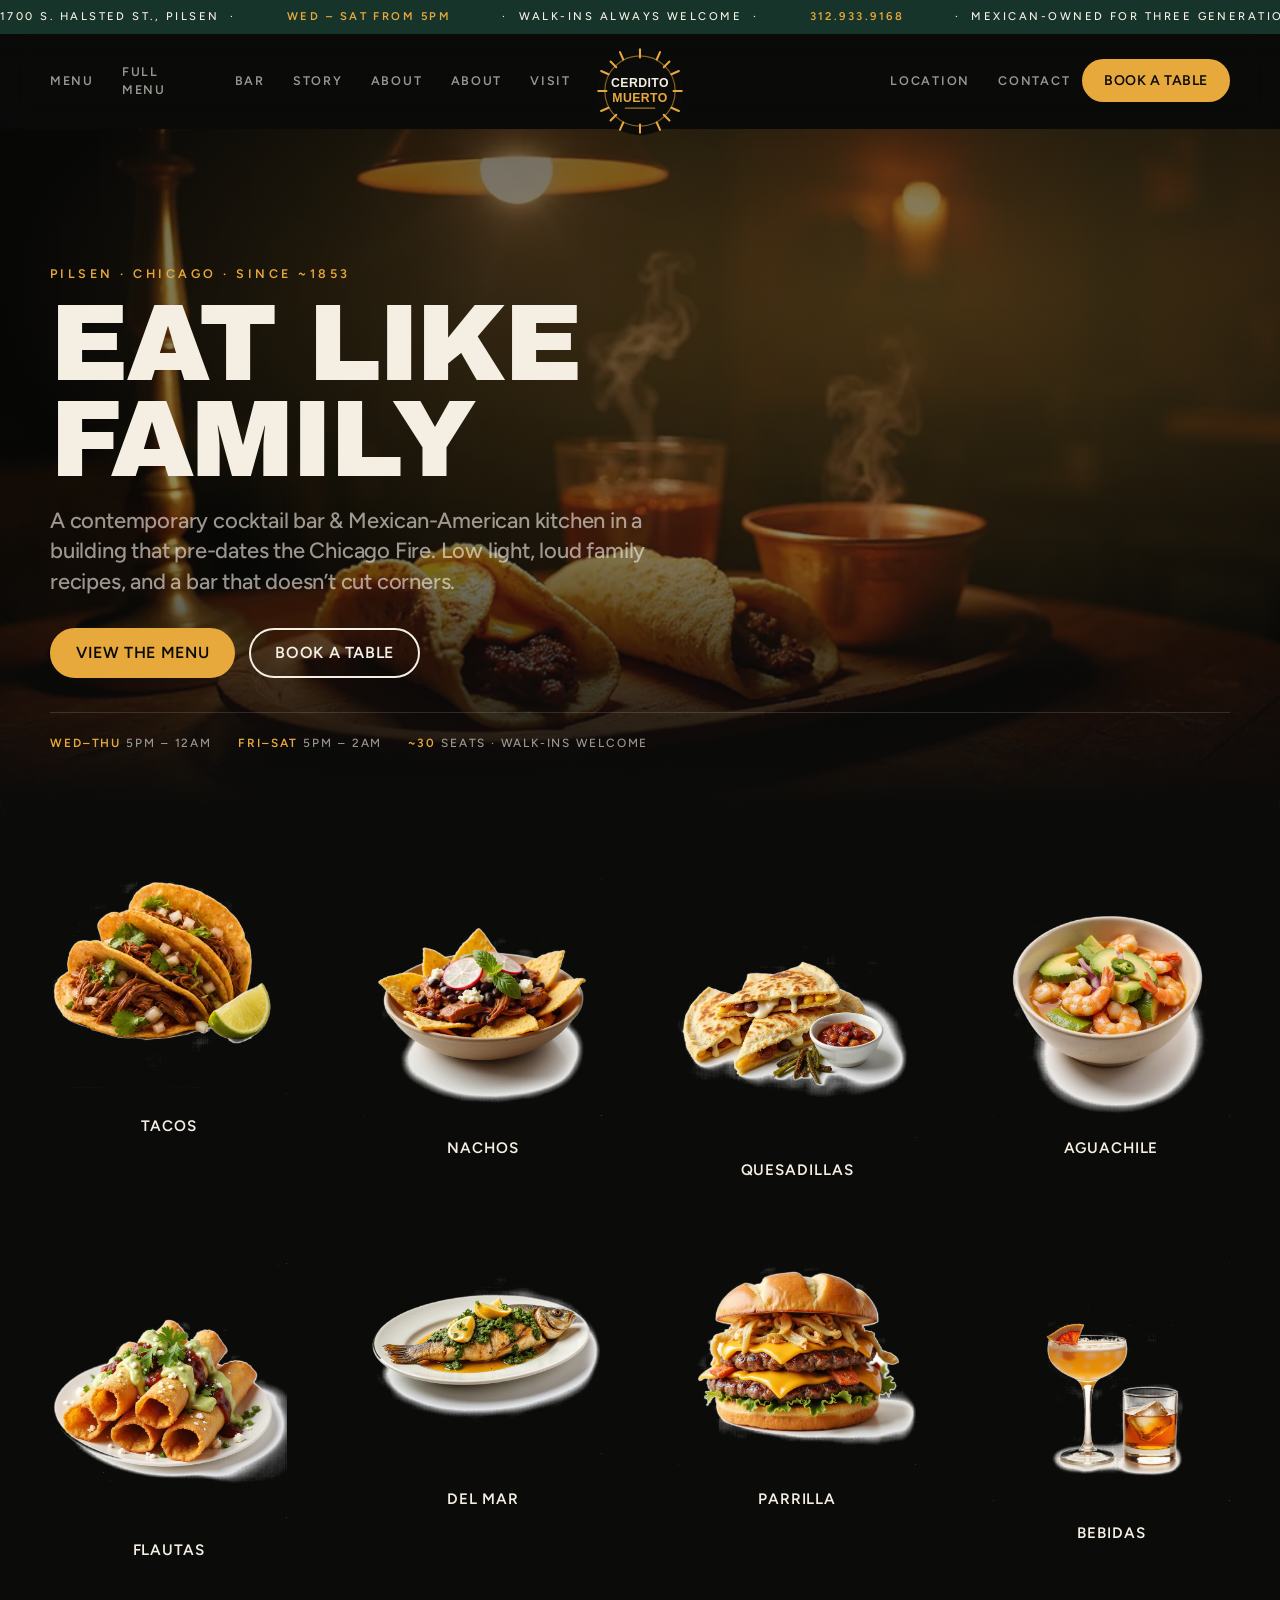
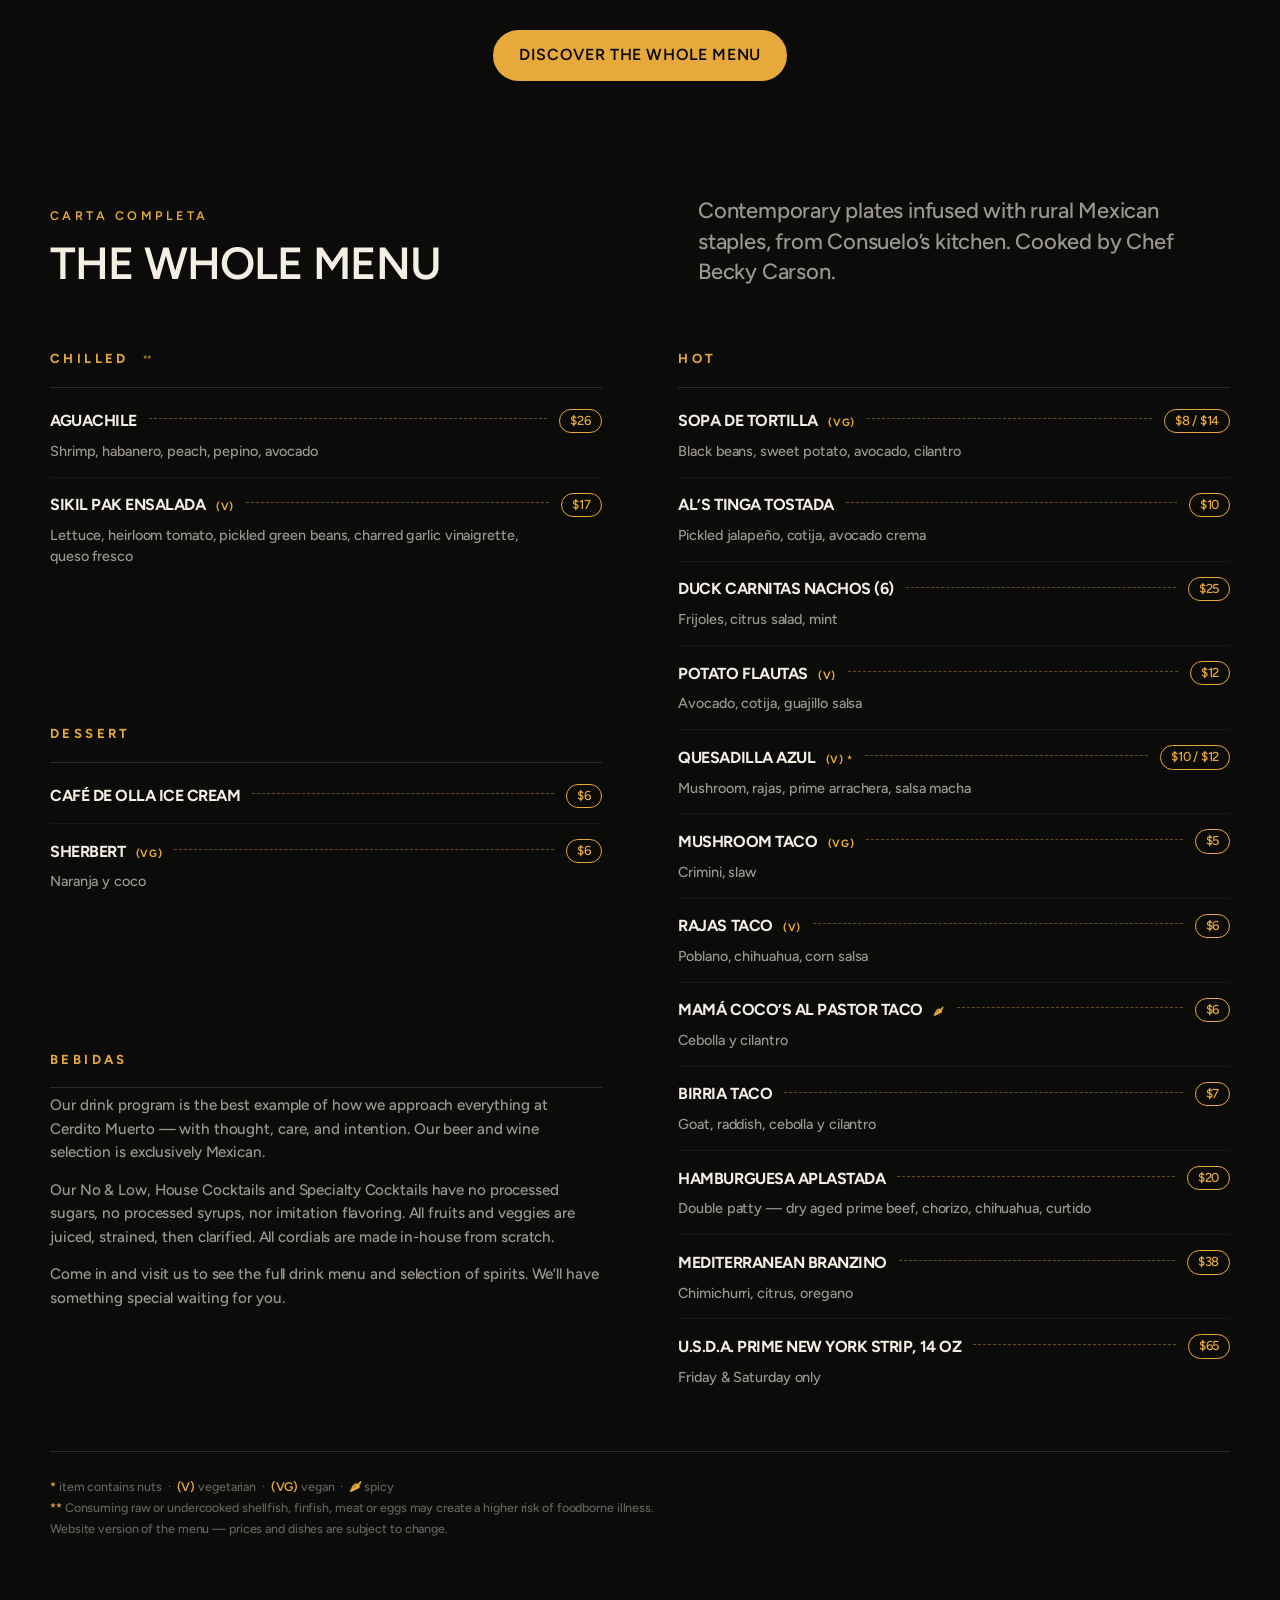
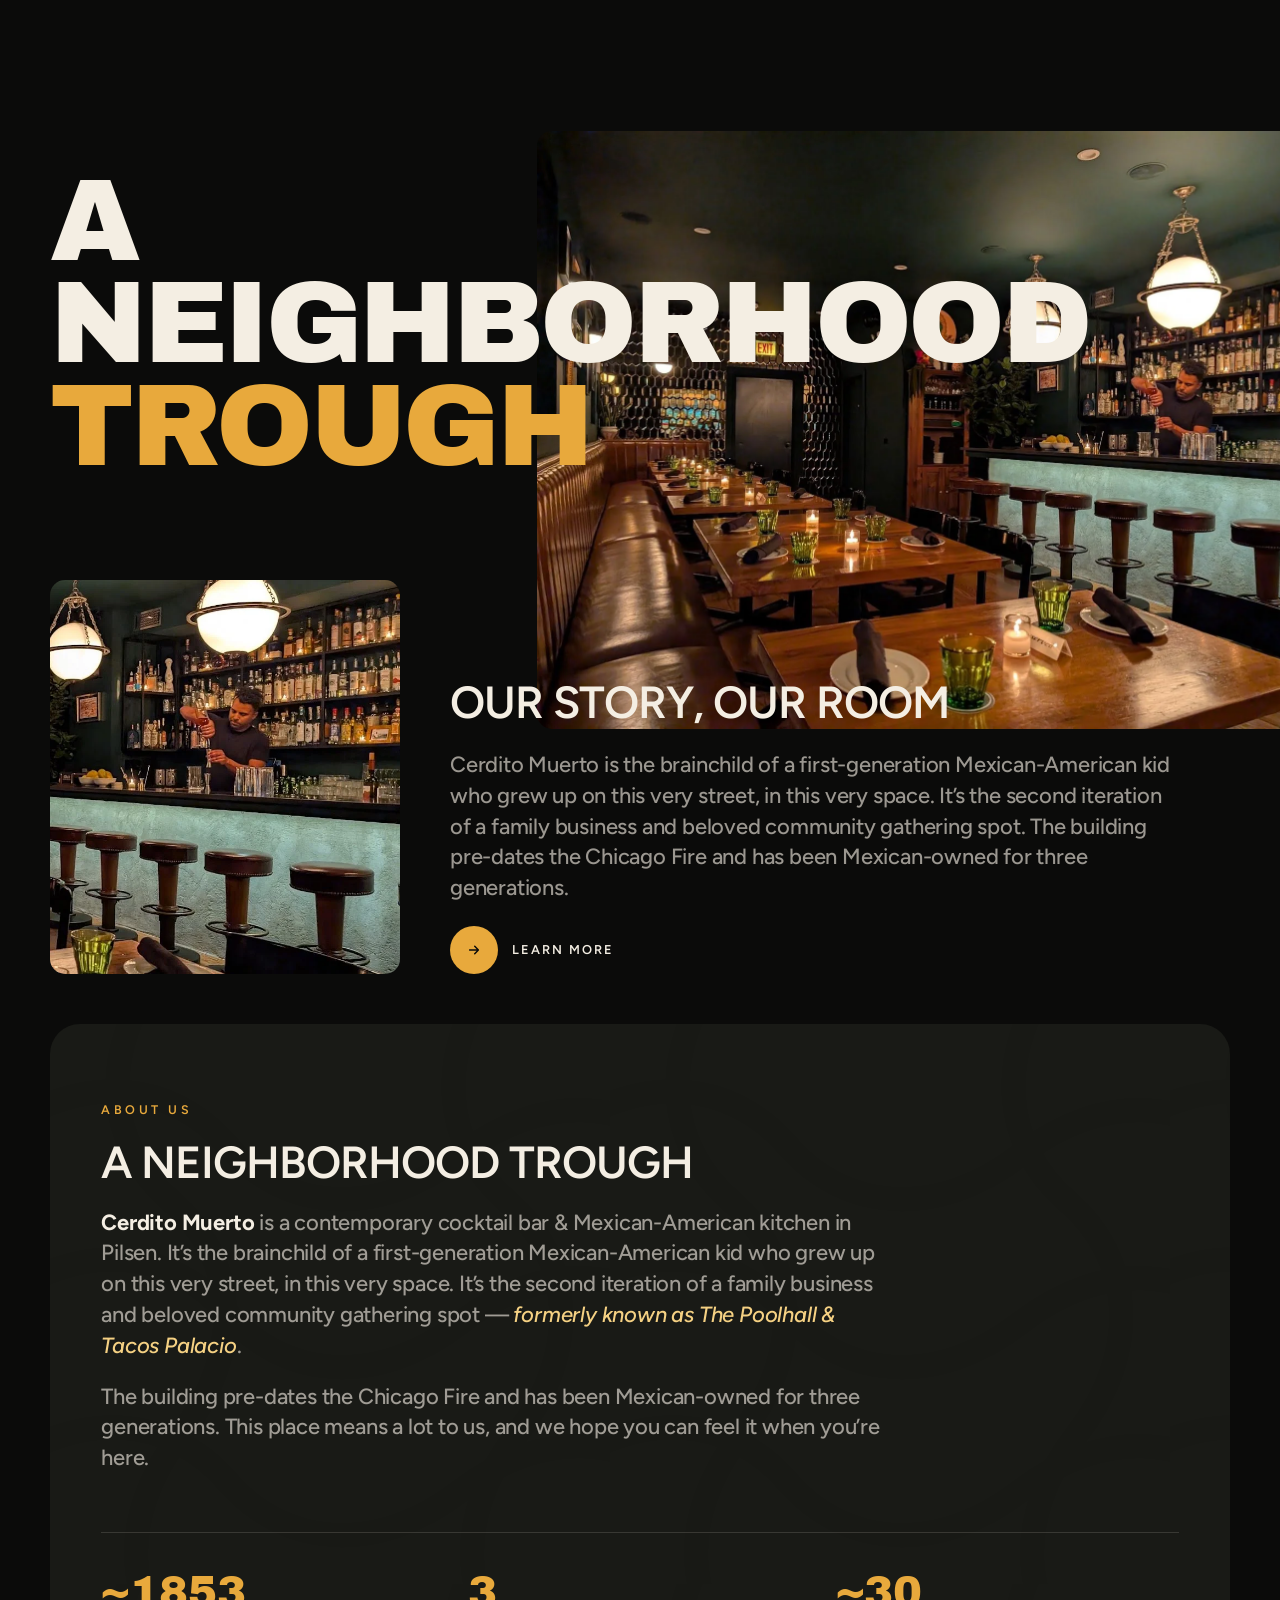
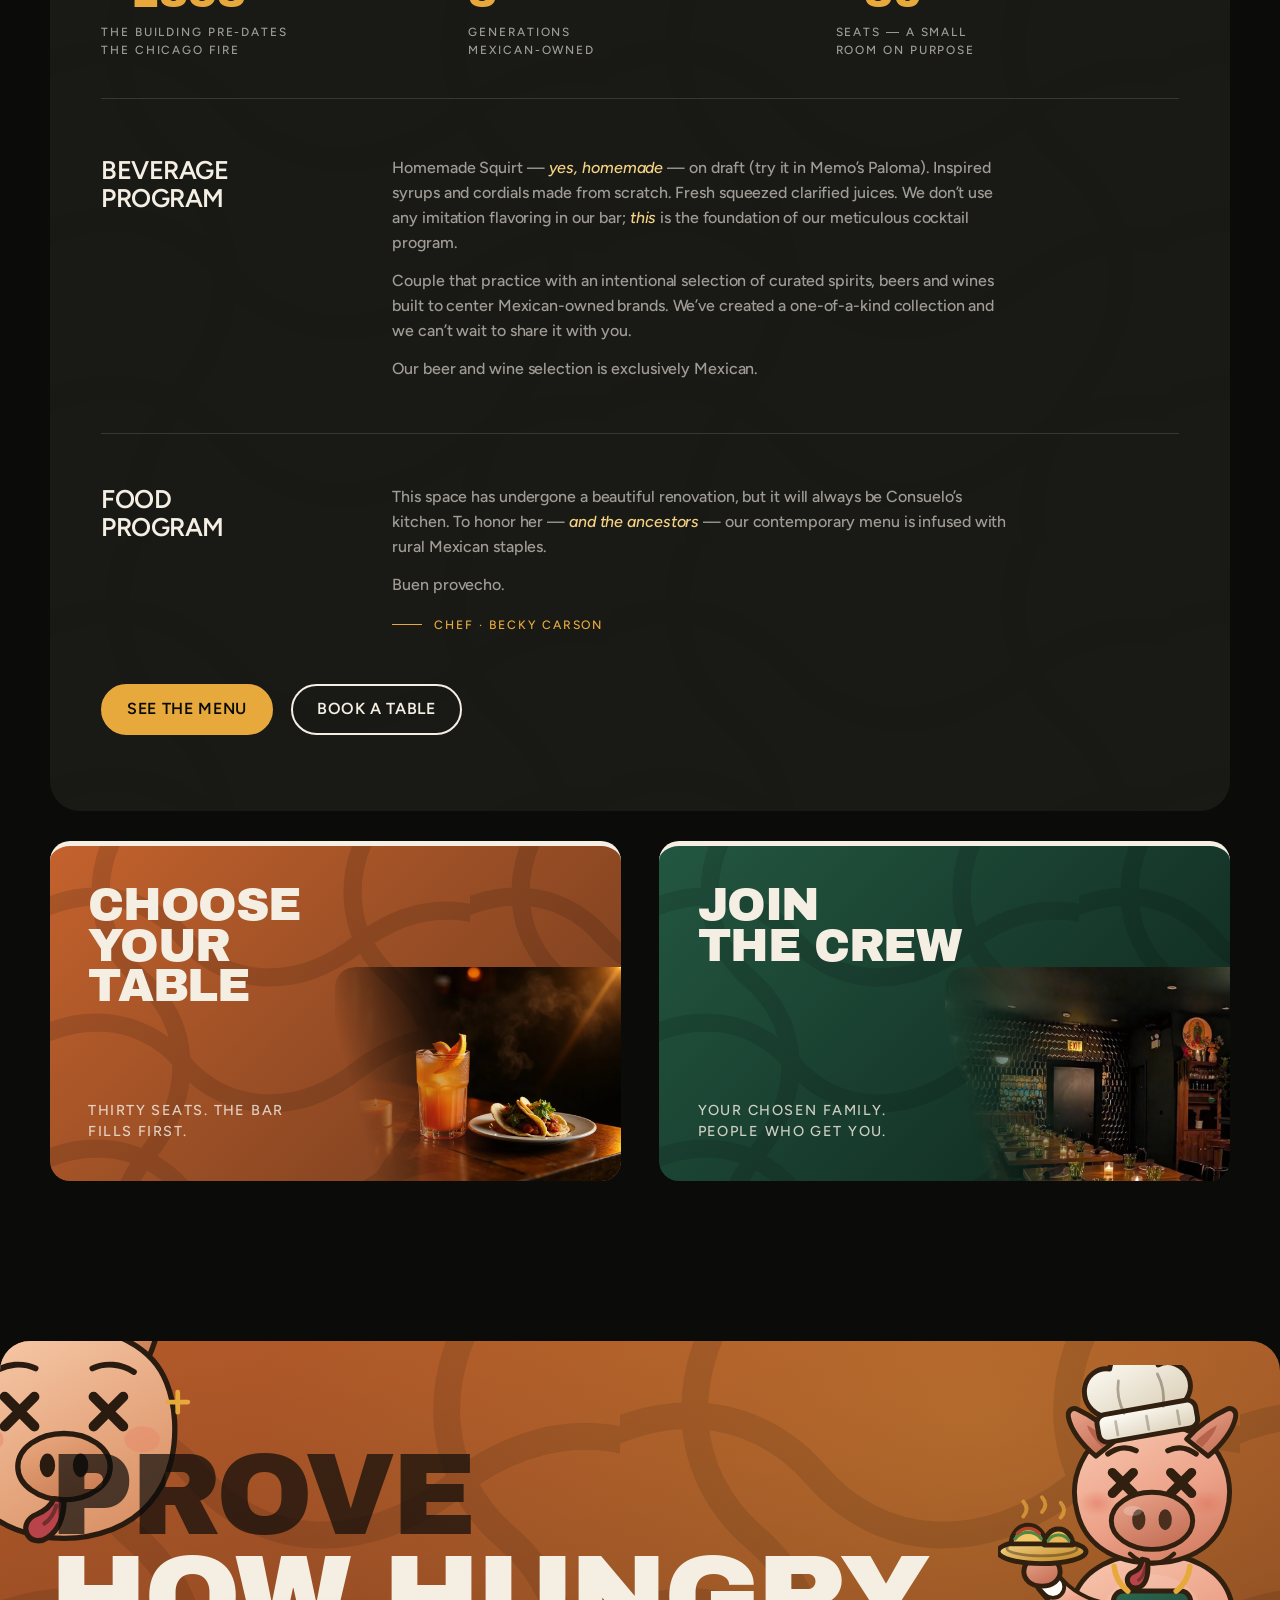
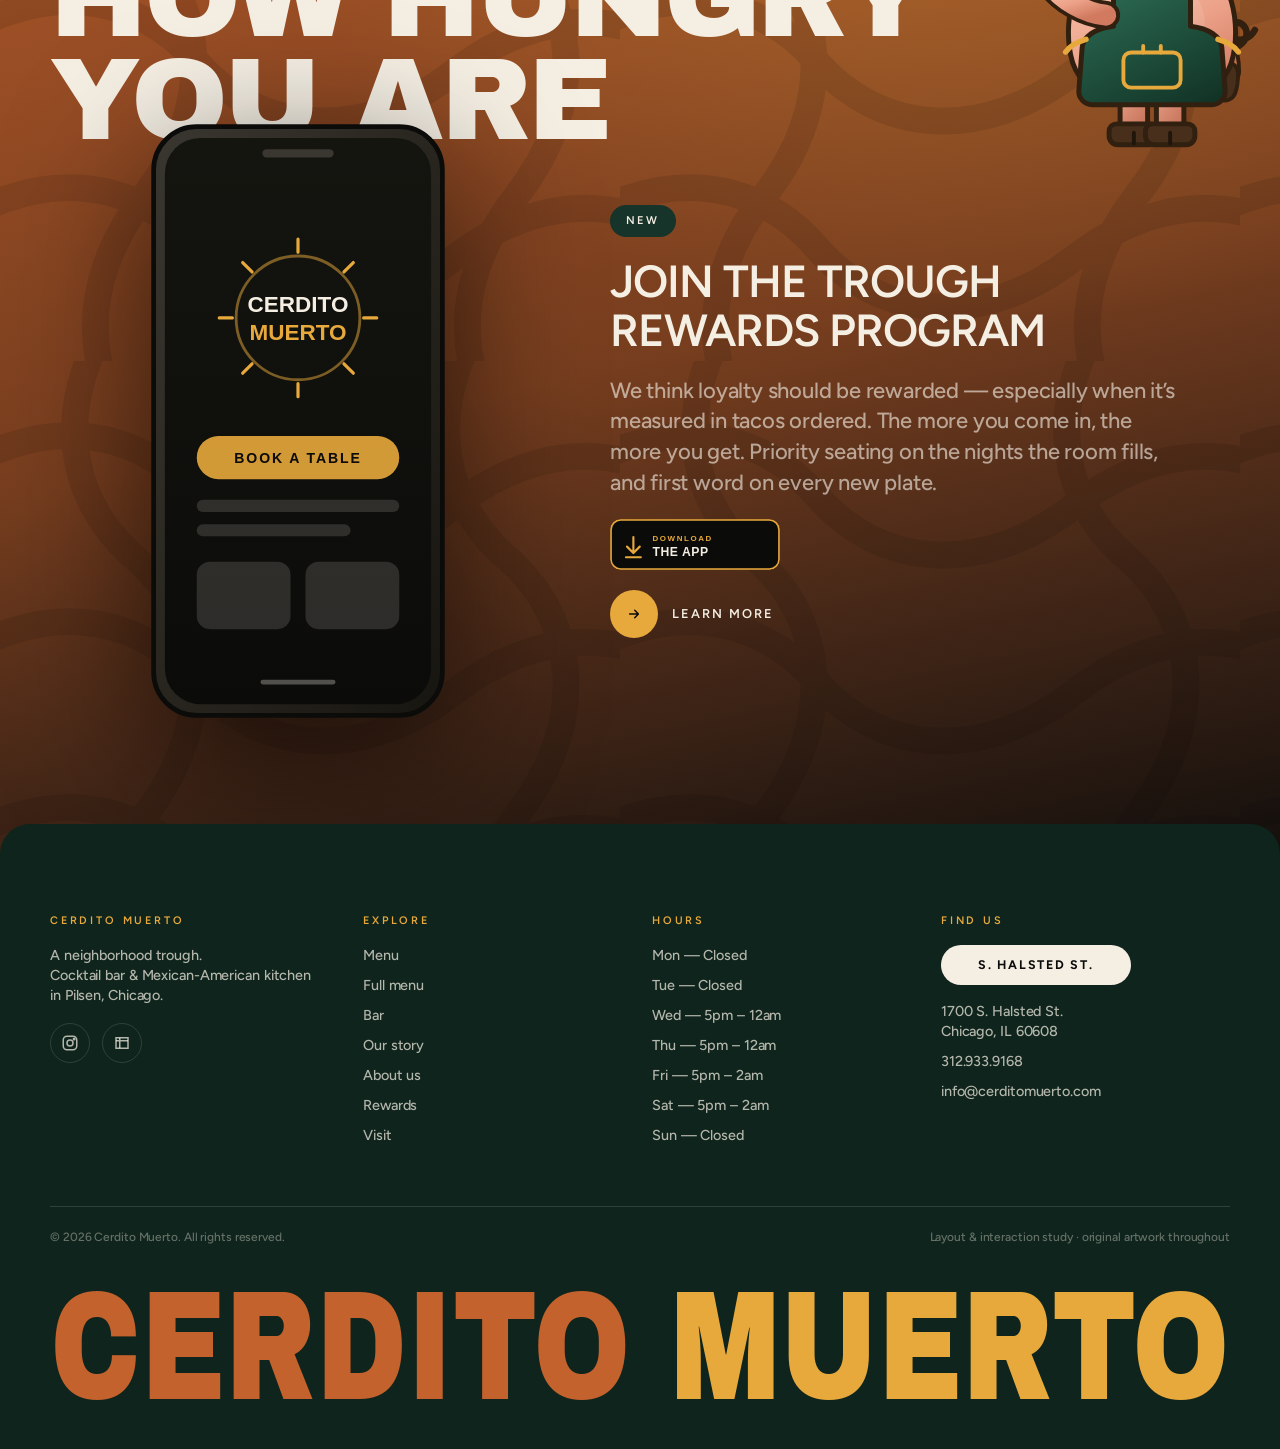
==== commit b798c3cf: "demo final commit" ====
--- a/index.html
+++ b/index.html
@@ -17,7 +17,6 @@
 <script>document.documentElement.classList.add('js')</script>
 <link rel="stylesheet" href="assets/css/theme.css">
 <link rel="stylesheet" href="assets/css/style.css">
-<style>:root { --swirl: url("assets/img/art/swirl.svg"); }</style>
 </head>
 
 <body>
@@ -37,8 +36,11 @@
 
     <nav class="nav" aria-label="Primary">
       <a href="#menu">Menu</a>
+      <a href="#carta">Full Menu</a>
       <a href="#bar">Bar</a>
       <a href="#story">Story</a>
+    <a href="#about">About</a>
+      <a href="#about">About</a>
       <a href="#visit">Visit</a>
     </nav>
 
@@ -59,6 +61,7 @@
 <div class="drawer" id="drawer" data-drawer aria-hidden="true">
   <nav aria-label="Mobile">
     <a href="#menu">Menu</a>
+    <a href="#carta">Full Menu</a>
     <a href="#bar">Bar</a>
     <a href="#story">Story</a>
     <a href="#loyalty">Rewards</a>
@@ -109,19 +112,219 @@
 <section class="cats" id="menu">
   <div class="shell">
     <div class="cats__grid">
-      <a class="cat" href="#menu" data-reveal="up"><span class="cat__shot"><img src="assets/img/gen/cat-tacos.webp" alt="Three birria tacos with onion, cilantro and lime" loading="lazy"></span><h3>Tacos</h3></a>
-      <a class="cat" href="#menu" data-reveal="up" data-delay="80"><span class="cat__shot"><img src="assets/img/gen/cat-nachos.webp" alt="A bowl of duck carnitas nachos" loading="lazy"></span><h3>Nachos</h3></a>
-      <a class="cat" href="#menu" data-reveal="up" data-delay="160"><span class="cat__shot"><img src="assets/img/gen/cat-quesadilla.webp" alt="Quesadilla wedges with salsa macha" loading="lazy"></span><h3>Quesadillas</h3></a>
-      <a class="cat" href="#menu" data-reveal="up" data-delay="240"><span class="cat__shot"><img src="assets/img/gen/cat-aguachile.webp" alt="A bowl of shrimp aguachile with avocado" loading="lazy"></span><h3>Aguachile</h3></a>
-      <a class="cat" href="#menu" data-reveal="up"><span class="cat__shot"><img src="assets/img/gen/cat-flautas.webp" alt="Potato flautas with avocado crema" loading="lazy"></span><h3>Flautas</h3></a>
-      <a class="cat" href="#menu" data-reveal="up" data-delay="80"><span class="cat__shot"><img src="assets/img/gen/cat-branzino.webp" alt="Whole roasted branzino with chimichurri" loading="lazy"></span><h3>Del Mar</h3></a>
-      <a class="cat" href="#menu" data-reveal="up" data-delay="160"><span class="cat__shot"><img src="assets/img/gen/cat-burger.webp" alt="A double smashed burger with chorizo" loading="lazy"></span><h3>Parrilla</h3></a>
-      <a class="cat" href="#bar" data-reveal="up" data-delay="240"><span class="cat__shot"><img src="assets/img/gen/cat-cocktail.webp" alt="A coupe cocktail and a tumbler of mezcal" loading="lazy"></span><h3>Bebidas</h3></a>
+      <a class="cat" href="#carta" data-reveal="up"><span class="cat__shot"><img src="assets/img/gen/cat-tacos.webp" alt="Three birria tacos with onion, cilantro and lime" loading="lazy"></span><h3>Tacos</h3></a>
+      <a class="cat" href="#carta" data-reveal="up" data-delay="80"><span class="cat__shot"><img src="assets/img/gen/cat-nachos.webp" alt="A bowl of duck carnitas nachos" loading="lazy"></span><h3>Nachos</h3></a>
+      <a class="cat" href="#carta" data-reveal="up" data-delay="160"><span class="cat__shot"><img src="assets/img/gen/cat-quesadilla.webp" alt="Quesadilla wedges with salsa macha" loading="lazy"></span><h3>Quesadillas</h3></a>
+      <a class="cat" href="#carta" data-reveal="up" data-delay="240"><span class="cat__shot"><img src="assets/img/gen/cat-aguachile.webp" alt="A bowl of shrimp aguachile with avocado" loading="lazy"></span><h3>Aguachile</h3></a>
+      <a class="cat" href="#carta" data-reveal="up"><span class="cat__shot"><img src="assets/img/gen/cat-flautas.webp" alt="Potato flautas with avocado crema" loading="lazy"></span><h3>Flautas</h3></a>
+      <a class="cat" href="#carta" data-reveal="up" data-delay="80"><span class="cat__shot"><img src="assets/img/gen/cat-branzino.webp" alt="Whole roasted branzino with chimichurri" loading="lazy"></span><h3>Del Mar</h3></a>
+      <a class="cat" href="#carta" data-reveal="up" data-delay="160"><span class="cat__shot"><img src="assets/img/gen/cat-burger.webp" alt="A double smashed burger with chorizo" loading="lazy"></span><h3>Parrilla</h3></a>
+      <a class="cat" href="#bebidas" data-reveal="up" data-delay="240"><span class="cat__shot"><img src="assets/img/gen/cat-cocktail.webp" alt="A coupe cocktail and a tumbler of mezcal" loading="lazy"></span><h3>Bebidas</h3></a>
     </div>
 
     <div class="cats__cta" data-reveal="up">
-      <a class="btn" href="#menu">Discover the whole menu</a>
-    </div>
+      <a class="btn" href="#carta">Discover the whole menu</a>
+    </div>
+  </div>
+</section>
+
+<!-- ============================== FULL MENU ============================== -->
+<section class="carta" id="carta">
+  <div class="shell">
+    <div class="carta__head" data-reveal="up">
+      <div>
+        <p class="eyebrow">Carta completa</p>
+        <h2 class="h-sec" style="margin-top:14px">The whole menu</h2>
+      </div>
+      <p class="lead" style="max-width:38ch">
+        Contemporary plates infused with rural Mexican staples, from Consuelo&rsquo;s kitchen.
+        Cooked by Chef Becky Carson.
+      </p>
+    </div>
+
+    <div class="carta__grid">
+
+      <div class="carta__block" data-reveal="up">
+        <h3 class="carta__cat">Chilled <sup>**</sup></h3>
+
+        <div class="carta__item">
+          <div class="carta__row">
+            <span class="carta__name">Aguachile</span>
+            <span class="carta__leader" aria-hidden="true"></span>
+            <span class="carta__price">$26</span>
+          </div>
+          <p class="carta__desc">Shrimp, habanero, peach, pepino, avocado</p>
+        </div>
+
+        <div class="carta__item">
+          <div class="carta__row">
+            <span class="carta__name">Sikil Pak Ensalada <em>(V)</em></span>
+            <span class="carta__leader" aria-hidden="true"></span>
+            <span class="carta__price">$17</span>
+          </div>
+          <p class="carta__desc">Lettuce, heirloom tomato, pickled green beans, charred garlic vinaigrette, queso fresco</p>
+        </div>
+      </div>
+
+      <div class="carta__block carta__block--hot" data-reveal="up" data-delay="80">
+        <h3 class="carta__cat">Hot</h3>
+
+        <div class="carta__item">
+          <div class="carta__row">
+            <span class="carta__name">Sopa De Tortilla <em>(VG)</em></span>
+            <span class="carta__leader" aria-hidden="true"></span>
+            <span class="carta__price">$8 / $14</span>
+          </div>
+          <p class="carta__desc">Black beans, sweet potato, avocado, cilantro</p>
+        </div>
+
+        <div class="carta__item">
+          <div class="carta__row">
+            <span class="carta__name">Al&rsquo;s Tinga Tostada</span>
+            <span class="carta__leader" aria-hidden="true"></span>
+            <span class="carta__price">$10</span>
+          </div>
+          <p class="carta__desc">Pickled jalape&ntilde;o, cotija, avocado crema</p>
+        </div>
+
+        <div class="carta__item">
+          <div class="carta__row">
+            <span class="carta__name">Duck Carnitas Nachos (6)</span>
+            <span class="carta__leader" aria-hidden="true"></span>
+            <span class="carta__price">$25</span>
+          </div>
+          <p class="carta__desc">Frijoles, citrus salad, mint</p>
+        </div>
+
+        <div class="carta__item">
+          <div class="carta__row">
+            <span class="carta__name">Potato Flautas <em>(V)</em></span>
+            <span class="carta__leader" aria-hidden="true"></span>
+            <span class="carta__price">$12</span>
+          </div>
+          <p class="carta__desc">Avocado, cotija, guajillo salsa</p>
+        </div>
+
+        <div class="carta__item">
+          <div class="carta__row">
+            <span class="carta__name">Quesadilla Azul <em>(V) *</em></span>
+            <span class="carta__leader" aria-hidden="true"></span>
+            <span class="carta__price">$10 / $12</span>
+          </div>
+          <p class="carta__desc">Mushroom, rajas, prime arrachera, salsa macha</p>
+        </div>
+
+        <div class="carta__item">
+          <div class="carta__row">
+            <span class="carta__name">Mushroom Taco <em>(VG)</em></span>
+            <span class="carta__leader" aria-hidden="true"></span>
+            <span class="carta__price">$5</span>
+          </div>
+          <p class="carta__desc">Crimini, slaw</p>
+        </div>
+
+        <div class="carta__item">
+          <div class="carta__row">
+            <span class="carta__name">Rajas Taco <em>(V)</em></span>
+            <span class="carta__leader" aria-hidden="true"></span>
+            <span class="carta__price">$6</span>
+          </div>
+          <p class="carta__desc">Poblano, chihuahua, corn salsa</p>
+        </div>
+
+        <div class="carta__item">
+          <div class="carta__row">
+            <span class="carta__name">Mam&aacute; Coco&rsquo;s Al Pastor Taco <em>&#127798;</em></span>
+            <span class="carta__leader" aria-hidden="true"></span>
+            <span class="carta__price">$6</span>
+          </div>
+          <p class="carta__desc">Cebolla y cilantro</p>
+        </div>
+
+        <div class="carta__item">
+          <div class="carta__row">
+            <span class="carta__name">Birria Taco</span>
+            <span class="carta__leader" aria-hidden="true"></span>
+            <span class="carta__price">$7</span>
+          </div>
+          <p class="carta__desc">Goat, raddish, cebolla y cilantro</p>
+        </div>
+
+        <div class="carta__item">
+          <div class="carta__row">
+            <span class="carta__name">Hamburguesa Aplastada</span>
+            <span class="carta__leader" aria-hidden="true"></span>
+            <span class="carta__price">$20</span>
+          </div>
+          <p class="carta__desc">Double patty &mdash; dry aged prime beef, chorizo, chihuahua, curtido</p>
+        </div>
+
+        <div class="carta__item">
+          <div class="carta__row">
+            <span class="carta__name">Mediterranean Branzino</span>
+            <span class="carta__leader" aria-hidden="true"></span>
+            <span class="carta__price">$38</span>
+          </div>
+          <p class="carta__desc">Chimichurri, citrus, oregano</p>
+        </div>
+
+        <div class="carta__item">
+          <div class="carta__row">
+            <span class="carta__name">U.S.D.A. Prime New York Strip, 14&nbsp;oz</span>
+            <span class="carta__leader" aria-hidden="true"></span>
+            <span class="carta__price">$65</span>
+          </div>
+          <p class="carta__desc">Friday &amp; Saturday only</p>
+        </div>
+      </div>
+
+      <div class="carta__block" data-reveal="up" data-delay="160">
+        <h3 class="carta__cat">Dessert</h3>
+
+        <div class="carta__item">
+          <div class="carta__row">
+            <span class="carta__name">Caf&eacute; De Olla Ice Cream</span>
+            <span class="carta__leader" aria-hidden="true"></span>
+            <span class="carta__price">$6</span>
+          </div>
+        </div>
+
+        <div class="carta__item">
+          <div class="carta__row">
+            <span class="carta__name">Sherbert <em>(VG)</em></span>
+            <span class="carta__leader" aria-hidden="true"></span>
+            <span class="carta__price">$6</span>
+          </div>
+          <p class="carta__desc">Naranja y coco</p>
+        </div>
+      </div>
+
+      <div class="carta__block carta__bebidas" id="bebidas" data-reveal="up" data-delay="240">
+        <h3 class="carta__cat">Bebidas</h3>
+        <p>
+          Our drink program is the best example of how we approach everything at Cerdito
+          Muerto &mdash; with thought, care, and intention. Our beer and wine selection is
+          exclusively Mexican.
+        </p>
+        <p>
+          Our No &amp; Low, House Cocktails and Specialty Cocktails have no processed sugars,
+          no processed syrups, nor imitation flavoring. All fruits and veggies are juiced,
+          strained, then clarified. All cordials are made in-house from scratch.
+        </p>
+        <p>
+          Come in and visit us to see the full drink menu and selection of spirits.
+          We&rsquo;ll have something special waiting for you.
+        </p>
+      </div>
+    </div>
+
+    <p class="carta__note">
+      <b>*</b> item contains nuts &nbsp;&middot;&nbsp; <b>(V)</b> vegetarian &nbsp;&middot;&nbsp;
+      <b>(VG)</b> vegan &nbsp;&middot;&nbsp; <b>&#127798;</b> spicy<br>
+      <b>**</b> Consuming raw or undercooked shellfish, finfish, meat or eggs may create a
+      higher risk of foodborne illness.<br>
+      Website version of the menu &mdash; prices and dishes are subject to change.
+    </p>
   </div>
 </section>
 
@@ -153,12 +356,76 @@
           family business and beloved community gathering spot. The building pre-dates the
           Chicago Fire and has been Mexican-owned for three generations.
         </p>
-        <a class="arrow-link" href="#visit">
+        <a class="arrow-link" href="#about">
           <i><svg viewBox="0 0 60 60" aria-hidden="true"><g stroke="currentColor" stroke-width="4" stroke-linecap="round" stroke-linejoin="round" fill="none"><path d="M18 30h24M32 20l10 10-10 10"/></g></svg></i>
           Learn more
         </a>
       </div>
     </div>
+  </div>
+</section>
+
+<!-- =============================== ABOUT =============================== -->
+<section class="about" id="about">
+  <span class="about__swirl" aria-hidden="true"></span>
+
+  <div class="about__intro" data-reveal="up">
+    <p class="eyebrow">About us</p>
+    <h2 class="h-sec">A neighborhood trough</h2>
+    <p class="lead">
+      <strong>Cerdito Muerto</strong> is a contemporary cocktail bar &amp; Mexican-American
+      kitchen in Pilsen. It&rsquo;s the brainchild of a first-generation Mexican-American kid
+      who grew up on this very street, in this very space. It&rsquo;s the second iteration of a
+      family business and beloved community gathering spot &mdash; <em>formerly known as
+      The Poolhall &amp; Tacos Palacio</em>.
+    </p>
+    <p class="lead">
+      The building pre-dates the Chicago Fire and has been Mexican-owned for three
+      generations. This place means a lot to us, and we hope you can feel it when
+      you&rsquo;re here.
+    </p>
+  </div>
+
+  <dl class="about__facts" data-reveal="up" data-delay="80">
+    <div><dt>~1853</dt><dd>The building pre-dates<br>the Chicago Fire</dd></div>
+    <div><dt>3</dt><dd>Generations<br>Mexican-owned</dd></div>
+    <div><dt>~30</dt><dd>Seats &mdash; a small<br>room on purpose</dd></div>
+  </dl>
+
+  <article class="program" data-reveal="up" data-delay="120">
+    <h3>Beverage<br>program</h3>
+    <div>
+      <p>
+        Homemade Squirt &mdash; <em>yes, homemade</em> &mdash; on draft (try it in Memo&rsquo;s
+        Paloma). Inspired syrups and cordials made from scratch. Fresh squeezed clarified
+        juices. We don&rsquo;t use any imitation flavoring in our bar; <em>this</em> is the
+        foundation of our meticulous cocktail program.
+      </p>
+      <p>
+        Couple that practice with an intentional selection of curated spirits, beers and
+        wines built to center Mexican-owned brands. We&rsquo;ve created a one-of-a-kind
+        collection and we can&rsquo;t wait to share it with you.
+      </p>
+      <p>Our beer and wine selection is exclusively Mexican.</p>
+    </div>
+  </article>
+
+  <article class="program" data-reveal="up" data-delay="160">
+    <h3>Food<br>program</h3>
+    <div>
+      <p>
+        This space has undergone a beautiful renovation, but it will always be
+        Consuelo&rsquo;s kitchen. To honor her &mdash; <em>and the ancestors</em> &mdash; our
+        contemporary menu is infused with rural Mexican staples.
+      </p>
+      <p>Buen provecho.</p>
+      <span class="program__sig"><span aria-hidden="true"></span> Chef &middot; Becky Carson</span>
+    </div>
+  </article>
+
+  <div class="about__foot" data-reveal="up" data-delay="200">
+    <a class="btn" href="#carta">See the menu</a>
+    <a class="btn btn--ghost" href="https://resy.com/cities/chicago-il/venues/cerdito-muerto" target="_blank" rel="noopener">Book a table</a>
   </div>
 </section>
 
@@ -166,14 +433,14 @@
 <div class="shell" id="bar">
   <div class="promos">
     <a class="promo promo--gold" href="#visit" data-reveal="up">
-      <span class="promo__swirl" aria-hidden="true" style="background-image:var(--swirl);background-size:420px"></span>
+      <span class="promo__swirl" aria-hidden="true"></span>
       <img class="promo__art" src="assets/img/gen/promo-drink.webp" alt="" aria-hidden="true" loading="lazy">
       <h3 class="display d-lg">Choose<br>your table</h3>
       <p>Thirty seats. The bar fills first.</p>
     </a>
 
     <a class="promo promo--green" href="#visit" data-reveal="up" data-delay="120">
-      <span class="promo__swirl" aria-hidden="true" style="background-image:var(--swirl);background-size:420px"></span>
+      <span class="promo__swirl" aria-hidden="true"></span>
       <img class="promo__art" src="assets/img/gen/promo-room.webp" alt="" aria-hidden="true" loading="lazy">
       <h3 class="display d-lg">Join<br>the crew</h3>
       <p>Your chosen family. People who get you.</p>
@@ -187,7 +454,7 @@
 
   <img class="loyalty__char loyalty__char--left" src="assets/img/art/cerdito.svg" alt="" aria-hidden="true"
        data-parallax="speed:4; range:0,50; dir:-1; on:desktop">
-  <img class="loyalty__char loyalty__char--right" src="assets/img/art/chef.svg" alt="" aria-hidden="true"
+  <img class="loyalty__char loyalty__char--right" src="assets/img/art/pig-chef.svg" alt="" aria-hidden="true"
        data-parallax="speed:1; range:0,100">
 
   <div class="shell">
@@ -247,8 +514,10 @@
         <h4>Explore</h4>
         <ul>
           <li><a href="#menu">Menu</a></li>
+          <li><a href="#carta">Full menu</a></li>
           <li><a href="#bar">Bar</a></li>
           <li><a href="#story">Our story</a></li>
+          <li><a href="#about">About us</a></li>
           <li><a href="#loyalty">Rewards</a></li>
           <li><a href="#visit">Visit</a></li>
         </ul>
--- a/assets/css/style.css
+++ b/assets/css/style.css
@@ -345,7 +345,10 @@
 .promo:hover .promo__art { transform: scale(1.06) rotate(-2deg); }
 .promo h3 { color: var(--ink); max-width: 9ch; }
 .promo p { color: var(--ink); opacity: .82; font-size: .9rem; text-transform: uppercase; letter-spacing: .1em; line-height: 1.5; max-width: 22ch; }
-.promo__swirl { position: absolute; inset: 0; z-index: -2; opacity: .12; color: var(--ink); }
+.promo__swirl {
+  position: absolute; inset: 0; z-index: -2; opacity: .12; color: var(--ink);
+  background-image: url("../img/art/swirl.svg"); background-size: 420px;
+}
 
 /* =============================================================== LOYALTY == */
 .loyalty {
@@ -363,13 +366,13 @@
 }
 .loyalty__swirl {
   position: absolute; inset: 0; z-index: -1; color: var(--ink); opacity: .10;
-  background-image: var(--swirl); background-size: 620px;
+  background-image: url("../img/art/swirl.svg"); background-size: 620px;
 }
 .loyalty__char {
   position: absolute; z-index: 0; pointer-events: none;
 }
-.loyalty__char--left  { top: -4%; left: -6%;  width: clamp(150px, 26vw, 380px); transform-origin: top left; }
-.loyalty__char--right { top: -8%; right: -4%; width: clamp(140px, 22vw, 320px); transform-origin: top right; }
+.loyalty__char--left  { top: -6%; left: -7%;  width: clamp(150px, 24vw, 340px); transform-origin: top left; }
+.loyalty__char--right { top: 2%;  right: -2%; width: clamp(150px, 24vw, 340px); transform-origin: top right; }
 .loyalty__headline { position: relative; z-index: 1; width: 92%; }
 .loyalty__row {
   position: relative; z-index: 2;
@@ -401,7 +404,7 @@
   padding-top: clamp(50px, 7vw, 92px);
   overflow: hidden;
 }
-.footer__swirl { position: absolute; inset: 0; color: var(--ink); opacity: .07; background-image: var(--swirl); background-size: 700px; }
+.footer__swirl { position: absolute; inset: 0; color: var(--ink); opacity: .07; background-image: url("../img/art/swirl.svg"); background-size: 700px; }
 .footer > * { position: relative; }
 .footer__grid {
   display: grid; grid-template-columns: 1.1fr 1fr 1fr 1.2fr;
@@ -527,5 +530,147 @@
   .cats__grid { gap: clamp(26px, 8vw, 40px) 16px; }
   .header__end .btn { display: none; }
   .loyalty__char--left { width: 46vw; left: -12%; }
-  .loyalty__char--right { width: 40vw; right: -10%; }
-}
+  .loyalty__char--right { width: 46vw; right: -8%; }
+}
+
+/* ==========================================================================
+   FULL MENU
+   Row mechanics follow the rumbekeplatse.be pattern: an uppercase bold item
+   name, a dashed leader rule that eats the remaining width, then the price in
+   a small pill with a 1px border and a fully rounded radius.
+   ========================================================================== */
+.carta { background: var(--bg); padding-block: var(--gap-sect); }
+.carta__head { display: flex; flex-wrap: wrap; align-items: flex-end; justify-content: space-between; gap: 22px; margin-bottom: clamp(34px, 5vw, 62px); }
+
+.carta__grid {
+  display: grid;
+  grid-template-columns: repeat(2, minmax(0, 1fr));
+  gap: clamp(34px, 4vw, 64px) clamp(40px, 6vw, 96px);
+  align-items: start;
+}
+.carta__block--hot { grid-column: 2; grid-row: 1 / span 3; }
+
+.carta__cat {
+  display: flex; align-items: center; gap: 14px;
+  font-family: var(--font-text);
+  font-size: .82rem; font-weight: 700; text-transform: uppercase; letter-spacing: .26em;
+  color: var(--accent);
+  padding-bottom: 18px; margin-bottom: 6px;
+  border-bottom: 1px solid var(--hairline);
+}
+.carta__cat sup { font-size: .7em; letter-spacing: 0; opacity: .75; }
+
+.carta__item { padding-block: 15px; border-bottom: 1px solid rgba(244, 238, 227, .06); }
+.carta__item:last-child { border-bottom: 0; }
+
+.carta__row {
+  display: flex; align-items: center; justify-content: space-between;
+  gap: 12px; flex-wrap: nowrap;
+}
+.carta__name {
+  flex: 0 1 auto; min-width: 0;
+  font-size: 16px; font-weight: 700; text-transform: uppercase;
+  line-height: .95; letter-spacing: -.03em;
+  color: var(--ink);
+}
+.carta__name em {
+  font-style: normal; font-size: .66em; letter-spacing: .06em;
+  color: var(--accent); margin-left: 7px; white-space: nowrap;
+}
+.carta__leader {
+  flex: 1 1 auto; min-width: 18px; align-self: center;
+  border-bottom: 1px dashed color-mix(in srgb, var(--accent) 42%, transparent);
+  transform: translateY(-2px);
+}
+.carta__price {
+  flex: none;
+  border: 1px solid var(--accent);
+  border-radius: 100px;
+  padding: 4px 10px;
+  font-size: 13px; font-weight: 500; line-height: 1.1; letter-spacing: -.02em;
+  color: var(--accent);
+  white-space: nowrap;
+  transition: background var(--t-fast) var(--ease), color var(--t-fast) var(--ease);
+}
+.carta__item:hover .carta__price { background: var(--accent); color: var(--on-accent); }
+.carta__desc { margin-top: 8px; font-size: .9rem; line-height: 1.45; color: var(--ink-soft); max-width: 52ch; }
+
+.carta__bebidas p { font-size: .95rem; line-height: 1.55; color: var(--ink-soft); }
+.carta__bebidas p + p { margin-top: .9em; }
+
+.carta__note {
+  margin-top: clamp(30px, 4vw, 48px); padding-top: 24px;
+  border-top: 1px solid var(--hairline);
+  font-size: .78rem; line-height: 1.7; color: var(--ink-faint);
+}
+.carta__note b { color: var(--accent); font-weight: 600; }
+
+@media (max-width: 1024px) {
+  .carta__grid { grid-template-columns: 1fr; }
+  .carta__block--hot { grid-column: 1; grid-row: auto; }
+}
+@media (max-width: 767px) {
+  .carta__name { font-size: 14px; }
+  .carta__price { font-size: 12px; padding: 4px 8px; }
+}
+
+/* ==========================================================================
+   ABOUT — the story, plus the beverage and food programs
+   ========================================================================== */
+.about {
+  position: relative;
+  background: var(--surface-2);
+  border-radius: var(--r-panel);
+  margin-inline: var(--pad-x);
+  padding: clamp(40px, 6vw, 96px) clamp(24px, 4vw, 72px);
+  overflow: hidden;
+  isolation: isolate;
+}
+.about__swirl {
+  position: absolute; inset: 0; z-index: -1;
+  color: var(--ink); opacity: .05;
+  background-image: url("../img/art/swirl.svg"); background-size: 560px;
+}
+.about__intro { max-width: 78ch; display: flex; flex-direction: column; gap: 20px; align-items: flex-start; }
+.about__intro .lead strong { color: var(--ink); font-weight: 700; }
+.about__intro .lead em { font-style: italic; color: var(--accent-soft); }
+
+.about__facts {
+  display: grid; grid-template-columns: repeat(3, minmax(0, 1fr));
+  gap: 24px;
+  margin-block: clamp(34px, 4.5vw, 60px);
+  padding-block: clamp(26px, 3vw, 38px);
+  border-block: 1px solid var(--hairline);
+}
+.about__facts dt {
+  font-family: var(--font-display); font-size: clamp(1.7rem, 3.4vw, 2.8rem);
+  line-height: 1; color: var(--accent);
+}
+.about__facts dd {
+  margin: 10px 0 0; font-size: .74rem; text-transform: uppercase;
+  letter-spacing: .16em; color: var(--ink-soft); line-height: 1.5;
+}
+
+/* label | copy rows, the way the programs read on the old site */
+.program { display: grid; grid-template-columns: 240px 1fr; gap: clamp(20px, 4vw, 56px); align-items: start; }
+.program + .program { margin-top: clamp(30px, 4vw, 52px); padding-top: clamp(30px, 4vw, 52px); border-top: 1px solid var(--hairline); }
+.program h3 {
+  font-family: var(--font-text); font-weight: 600; text-transform: uppercase;
+  font-size: clamp(1.2rem, 2vw, 1.6rem); line-height: 1.1; letter-spacing: -.02em;
+  color: var(--ink);
+}
+.program p { color: var(--ink-soft); font-size: clamp(1rem, 1.2vw, 1.1rem); line-height: 1.55; max-width: 62ch; }
+.program p + p { margin-top: .85em; }
+.program em { font-style: italic; color: var(--accent-soft); }
+.program__sig {
+  display: inline-flex; align-items: center; gap: 12px; margin-top: 18px;
+  font-size: .76rem; text-transform: uppercase; letter-spacing: .16em; color: var(--accent);
+}
+.program__sig span { width: 30px; height: 1px; background: var(--accent); }
+
+.about__foot { display: flex; flex-wrap: wrap; gap: 18px; align-items: center; margin-top: clamp(34px, 4vw, 56px); }
+
+@media (max-width: 900px) {
+  .program { grid-template-columns: 1fr; gap: 12px; }
+  .about__facts { grid-template-columns: 1fr; gap: 20px; }
+}
